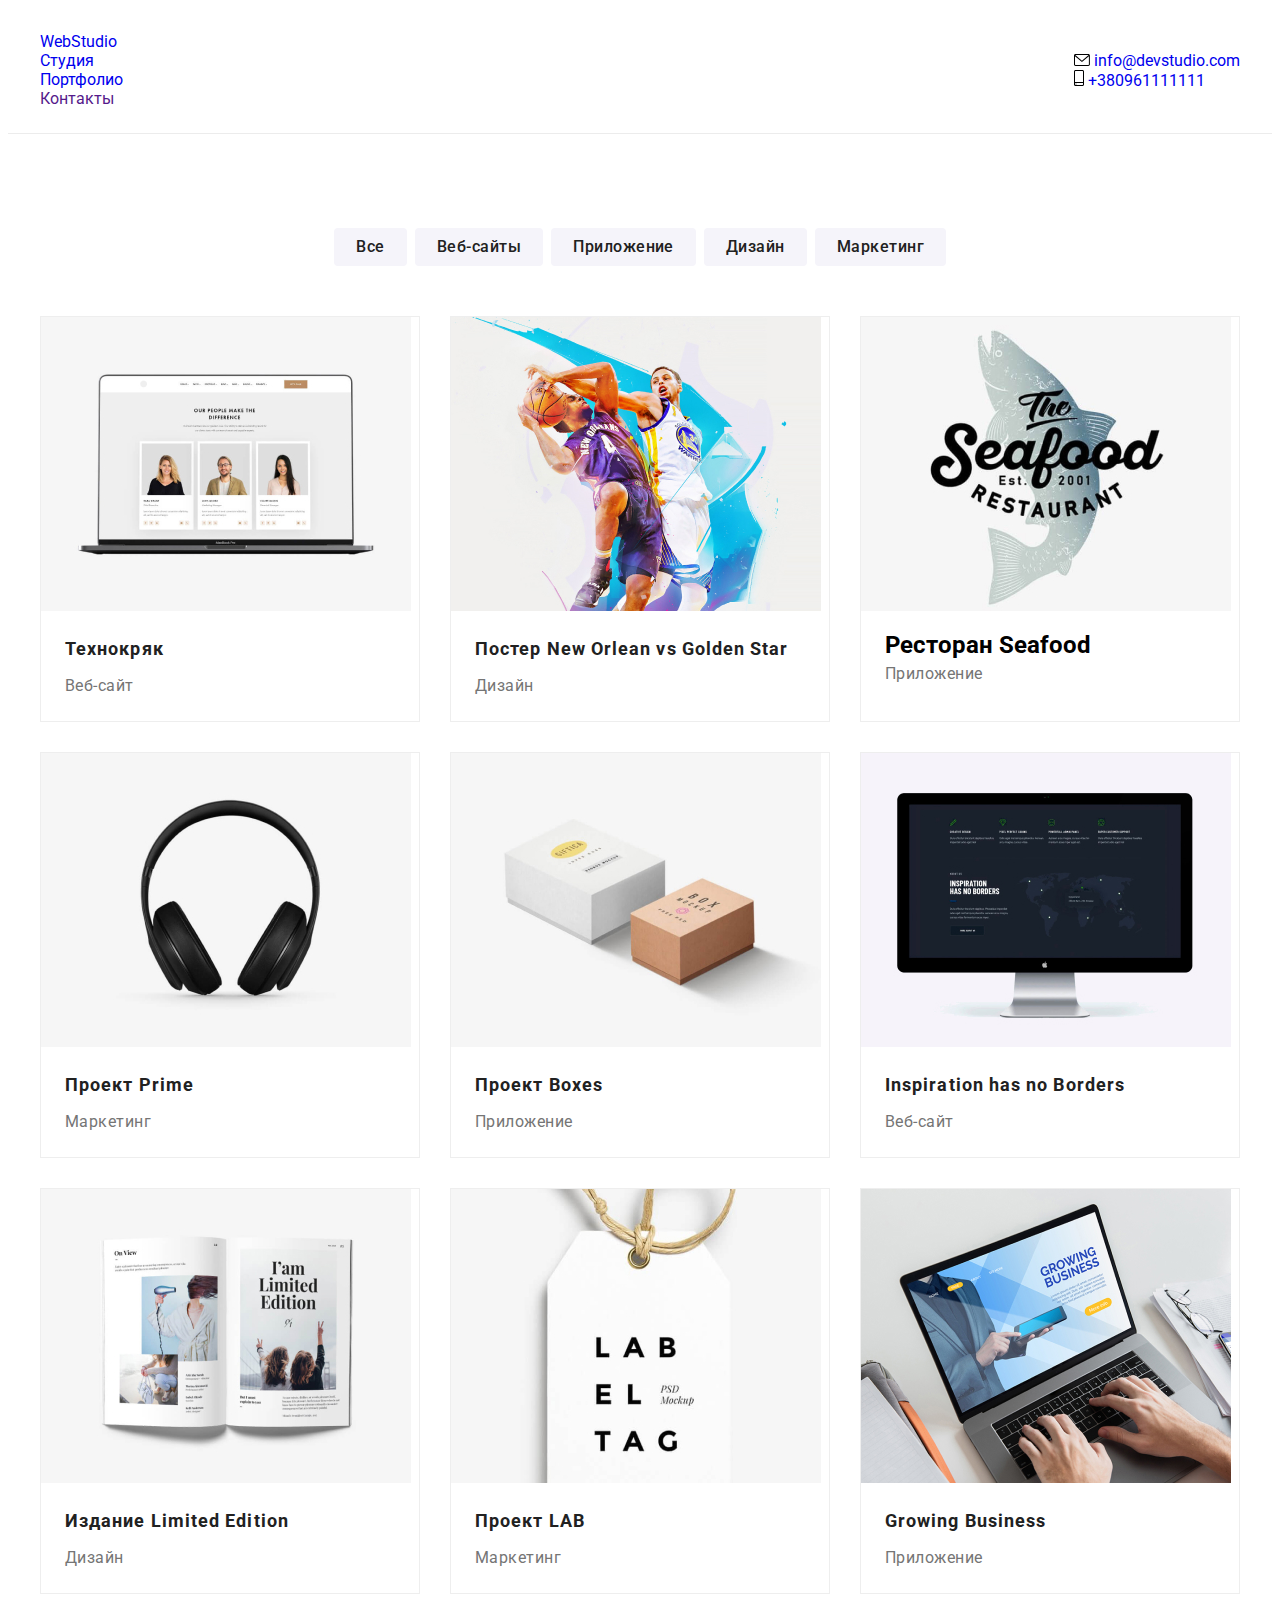
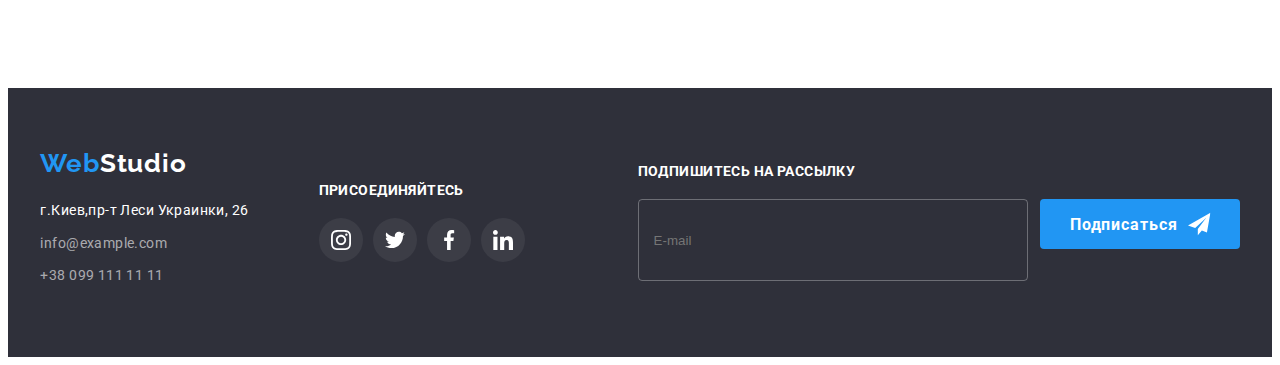
==== portfolio.html @ 4544066e "commit-1" ====
<!DOCTYPE html>
<html lang="en">
  <head>
    <meta charset="UTF-8" />
    <meta http-equiv="X-UA-Compatible" content="IE=edge" />
    <meta name="viewport" content="width=device-width, initial-scale=1.0" />
    <title>Portfolio</title>
    <link
      href="https://fonts.googleapis.com/css2?family=Raleway:wght@700&family=Roboto:wght@400;500;700;900&display=swap"
      rel="stylesheet"
    />
    <link
      rel="stylesheet"
      href="https://cdnjs.cloudflare.com/ajax/libs/modern-normalize/1.1.0/modern-normalize.min.css"
      integrity="sha512-wpPYUAdjBVSE4KJnH1VR1HeZfpl1ub8YT/NKx4PuQ5NmX2tKuGu6U/JRp5y+Y8XG2tV+wKQpNHVUX03MfMFn9Q=="
      crossorigin="anonymous"
      referrerpolicy="no-referrer"
    />
    <link rel="stylesheet" href="./css/main.min.css" />
  </head>
  <body>
    <!--Хедер-->
    <header class="header">
      <div class="container">
        <div class="header__container">
          <nav class="header__nav">
            <a href="./index.html" class="header__logo link">
              <span class="header__accent">Web</span>Studio
            </a>
            <ul class="header__list list">
              <li class="header__item">
                <a href="./index.html" class="header__link link">Студия</a>
              </li>
              <li class="header__item">
                <a href="./portfolio.html" class="header__link link current"
                  >Портфолио</a
                >
              </li>
              <li class="header__item">
                <a href="" class="header__link link">Контакты</a>
              </li>
            </ul>
          </nav>

          <ul class="header-adress__list list">
            <li class="header-adress__item">
              <a class="header__mail link" href="mailto:info@devstudio.com">
                <svg class="header__icon" width="16" height="12">
                  <use href="./images/symbol-defs.svg#envelope"></use>
                </svg>

                info@devstudio.com
              </a>
            </li>
            <li class="header-adress__item">
              <a class="header__tel link" href="tel:+380961111111">
                <svg class="header__icon" width="10" height="16">
                  <use href="./images/symbol-defs.svg#smartphone"></use>
                </svg>

                +380961111111
              </a>
            </li>
          </ul>
        </div>
      </div>
    </header>
    <main>
      <!--Навигация-->
      <section class="nav">
        <div class="container">
          <ul class="nav-list list">
            <li class="nav-item">
              <button type="button" class="btn nav-btn">Все</button>
            </li>
            <li class="nav-item">
              <button type="button" class="btn nav-btn">Веб-сайты</button>
            </li>
            <li class="nav-item">
              <button type="button" class="btn nav-btn">Приложение</button>
            </li>
            <li class="nav-item">
              <button type="button" class="btn nav-btn">Дизайн</button>
            </li>
            <li class="nav-item">
              <button type="button" class="btn nav-btn">Маркетинг</button>
            </li>
          </ul>
        </div>
        <!--Меню навигации-->
        <div class="container">
          <ul class="menu-nav__list list">
            <li class="menu-nav__item">
              <div class="menu-top__wrapper">
                <a class="menu-nav__link" href=""
                  ><img
                    src="./images/img.tehno.jpg"
                    width="370"
                    height="294"
                    alt="веб сайт"
                /></a>
                <p class="menu-top__text">
                  Технокряк это современная площадка распространения
                  коронавируса. Компании используют эту платформу для цифрового
                  шпионажа и атак на защищённые сервера конкурентов.
                </p>
              </div>

              <div class="menu-nav__work">
                <h2 class="menu-nav__title">Технокряк</h2>
                <p class="menu-nav__text">Веб-сайт</p>
              </div>
            </li>

            <li class="menu-nav__item">
              <div class="menu-top__wrapper">
                <a href="">
                  <img
                    src="./images/img.poster.jpg"
                    width="370"
                    height="294"
                    alt="два парня с мячем"
                /></a>
                <p class="menu-top__text">
                  Технокряк это современная площадка распространения
                  коронавируса. Компании используют эту платформу для цифрового
                  шпионажа и атак на защищённые сервера конкурентов.
                </p>
              </div>
              <div class="menu-nav__work">
                <h2 class="menu-nav__title">
                  Постер New Orlean vs Golden Star
                </h2>
                <p class="menu-nav__text">Дизайн</p>
              </div>
            </li>

            <li class="menu-nav__item">
              <div class="menu-top__wrapper">
                <a href=""
                  ><img
                    src="./images/img.seafood.jpg"
                    width="370"
                    height="294"
                    alt="два парня с мячем"
                /></a>
                <p class="menu-top__text">
                  Технокряк это современная площадка распространения
                  коронавируса. Компании используют эту платформу для цифрового
                  шпионажа и атак на защищённые сервера конкурентов.
                </p>
              </div>
              <div class="menu-nav__work">
                <h2 class="menu-nav__itle">Ресторан Seafood</h2>
                <p class="menu-nav__text">Приложение</p>
              </div>
            </li>

            <li class="menu-nav__item">
              <div class="menu-top__wrapper">
                <a href=""
                  ><img
                    src="./images/img.proect.jpg"
                    width="370"
                    height="294"
                    alt="два парня с мячем"
                /></a>
                <p class="menu-top__text">
                  Технокряк это современная площадка распространения
                  коронавируса. Компании используют эту платформу для цифрового
                  шпионажа и атак на защищённые сервера конкурентов.
                </p>
              </div>
              <div class="menu-nav__work">
                <h2 class="menu-nav__title">Проект Prime</h2>
                <p class="menu-nav__text">Маркетинг</p>
              </div>
            </li>

            <li class="menu-nav__item">
              <div class="menu-top__wrapper">
                <a href=""
                  ><img
                    src="./images/img.boxes.jpg"
                    width="370"
                    height="294"
                    alt="два парня с мячем"
                /></a>
                <p class="menu-top__text">
                  Технокряк это современная площадка распространения
                  коронавируса. Компании используют эту платформу для цифрового
                  шпионажа и атак на защищённые сервера конкурентов.
                </p>
              </div>
              <div class="menu-nav__work">
                <h2 class="menu-nav__title">Проект Boxes</h2>
                <p class="menu-nav__text">Приложение</p>
              </div>
            </li>

            <li class="menu-nav__item">
              <div class="menu-top__wrapper">
                <a href=""
                  ><img
                    src="./images/img.inspir.jpg"
                    width="370"
                    height="294"
                    alt="два парня с мячем"
                /></a>
                <p class="menu-top__text">
                  Технокряк это современная площадка распространения
                  коронавируса. Компании используют эту платформу для цифрового
                  шпионажа и атак на защищённые сервера конкурентов.
                </p>
              </div>
              <div class="menu-nav__work">
                <h2 class="menu-nav__title">Inspiration has no Borders</h2>
                <p class="menu-nav__text">Веб-сайт</p>
              </div>
            </li>

            <li class="menu-nav__item">
              <div class="menu-top__wrapper">
                <a href="">
                  <img
                    src="./images/img.li.jpg"
                    width="370"
                    height="294"
                    alt="два парня с мячем"
                /></a>
                <p class="menu-top__text">
                  Технокряк это современная площадка распространения
                  коронавируса. Компании используют эту платформу для цифрового
                  шпионажа и атак на защищённые сервера конкурентов.
                </p>
              </div>
              <div class="menu-nav__work">
                <h2 class="menu-nav__title">Издание Limited Edition</h2>
                <p class="menu-nav__text">Дизайн</p>
              </div>
            </li>

            <li class="menu-nav__item">
              <div class="menu-top__wrapper">
                <a href=""
                  ><img
                    src="./images/img.lab.jpg"
                    width="370"
                    height="294"
                    alt="два парня с мячем"
                /></a>
                <p class="menu-top__text">
                  Технокряк это современная площадка распространения
                  коронавируса. Компании используют эту платформу для цифрового
                  шпионажа и атак на защищённые сервера конкурентов.
                </p>
              </div>
              <div class="menu-nav__work">
                <h2 class="menu-nav__title">Проект LAB</h2>
                <p class="menu-nav__text">Маркетинг</p>
              </div>
            </li>

            <li class="menu-nav__item">
              <div class="menu-top__wrapper">
                <a href=""
                  ><img
                    src="./images/img.busines.jpg"
                    width="370"
                    height="294"
                    alt="два парня с мячем"
                /></a>
                <p class="menu-top__text">
                  Технокряк это современная площадка распространения
                  коронавируса. Компании используют эту платформу для цифрового
                  шпионажа и атак на защищённые сервера конкурентов.
                </p>
              </div>
              <div class="menu-nav__work">
                <h2 class="menu-nav__title">Growing Business</h2>
                <p class="menu-nav__text">Приложение</p>
              </div>
            </li>
          </ul>
        </div>
      </section>
    </main>

    <!-- Футер -->
    <footer class="footer">
      <div class="container footer-container">
        <div class="footer-left">
          <a href="./index.html" class="footer-logo link">
            <span class="footer-accent">Web</span>Studio
          </a>
          <address class="footer-adress link">
            г.Киев,пр-т Леси Украинки, 26
          </address>
          <address class="footer-link link">info@example.com</address>
          <address class="footer-link link">+38 099 111 11 11</address>
        </div>
        <!-- Футер "Присоединяйтесь" -->
        <div class="footer-right">
          <h3 class="footer-text">ПРИСОЕДИНЯЙТЕСЬ</h3>
          <ul class="footer-social-list social-list list">
            <li class="social-item">
              <a href="" class="social-link footer-social-link">
                <svg
                  class="social-icon footer-social-icon"
                  width="20"
                  height="20"
                >
                  <use href="./images/symbol-defs.svg#instagram"></use>
                </svg>
              </a>
            </li>
            <li class="social-item">
              <a href="" class="social-link footer-social-link">
                <svg
                  class="social-icon footer-social-icon"
                  width="20"
                  height="20"
                >
                  <use href="./images/symbol-defs.svg#twitter"></use>
                </svg>
              </a>
            </li>
            <li class="social-item">
              <a href="" class="social-link footer-social-link">
                <svg
                  class="social-icon footer-social-icon"
                  width="20"
                  height="20"
                >
                  <use href="./images/symbol-defs.svg#facebook"></use>
                </svg>
              </a>
            </li>
            <li class="social-item">
              <a href="" class="social-link footer-social-link">
                <svg
                  class="social-icon footer-social-icon"
                  width="20"
                  height="20"
                >
                  <use href="./images/symbol-defs.svg#linkedin"></use>
                </svg>
              </a>
            </li>
          </ul>
        </div>

        <!-- Футер "Подпишитесь" -->
        <div class="footer-form-box">
          <h3 class="footer-form-text">ПОДПИШИТЕСЬ НА РАССЫЛКУ</h3>
          <form class="footer-form" action="">
            <input
              class="footer-form-input"
              type="email"
              name="mail"
              placeholder="E-mail"
            />
            <button class="footer-form-btn hero-btn" type="submit">
              Подписаться
              <svg class="footer-form-icon" width="24" height="24">
                <use href="./images/symbol-defs.svg#icon-send-letter"></use>
              </svg>
            </button>
          </form>
        </div>
      </div>
    </footer>
  </body>
</html>
---- css/main.min.css ----
p,h1,h2,h3,h4,h5,h6{margin:0}ul{margin:0;padding:0}button{cursor:pointer}img{display:block;max-width:100%}body{font-family:Roboto, sans-serif}.list{list-style:none}.link{text-decoration:none}.container{padding-left:15px;padding-right:15px;margin-left:auto;margin-right:auto}@media screen and (min-width: 480px){.container{width:480px}}@media screen and (min-width: 768px){.container{width:768px}}@media screen and (min-width: 1200px){.container{width:1200px}}.btn{min-width:73px;padding:6px 22px;font-family:Roboto;font-size:16px;line-height:1.62;font-weight:500;letter-spacing:.03em;text-align:center;background-color:var(--primary-fon-color);color:var(--title-text-color);border-radius:4px;border:transparent;transition:color 250ms cubic-bezier(0.4, 0, 0.2, 1)}.btn:hover,.btn:focus{color:var(--white);background-color:var(--accent-color);box-shadow:0px 3px 1px rgba(0,0,0,0.1),0px 1px 2px rgba(0,0,0,0.08),0px 2px 2px rgba(0,0,0,0.12)}.pre-title{font-size:36px;line-height:1.17;font-weight:700;letter-spacing:.03em;text-align:center}.after-title{font-family:Roboto;font-style:normal;font-size:14px;line-height:1.71;font-weight:400;letter-spacing:.03em}.after-title-dark{color:var(--primary-text-color)}.after-title-light{color:var(--primary-text-color)}.social-link{width:100%;height:100%;border-radius:50%;transition:background-color 250ms cubic-bezier(0.4, 0, 0.2, 1)}.social-link:hover,.social-link:focus{background-color:var(--accent-color)}.header{padding-top:16px;padding-bottom:16px;border-bottom:1px solid #ececec}@media screen and (min-width: 768px){.header{padding-top:26px;padding-bottom:26px}}@media screen and (min-width: 1200px){.header{padding-top:24px;padding-bottom:25px}}.header__container{display:flex;align-items:center;justify-content:space-between}.burger-btn{background-color:transparent;cursor:pointer;padding:0;line-height:0;border:none}@media screen and (min-width: 767px){.burger-btn{display:none}}.burger-icon-icon{width:40px;height:40px}.mobile-menu{position:fixed;z-index:100;top:0;left:0;width:100vw;height:100vh;padding:48px 40px;background-color:#ffffff;opacity:0;visibility:hidden;pointer-events:none;transition:opasicity 250ms linear, visibility 250ms linear}.mobile-menu.is-hidden{opacity:1;visibility:visible;pointer-events:all}.close-btn{position:absolute;top:10px;right:15px;width:40px;height:40px;background-color:transparent;cursor:pointer;padding:0;line-height:0;border:none}.close-btn-icon{width:40px;height:40px}@media screen and (max-width: 767px){.header__list{display:none}}@media screen and (max-width: 767px){.header-adress__list{display:none}}.hero{background-color:var(--primary-fon-footer-color);text-align:center;padding:200px 0;background:rgba(47,48,58,0.4);background-image:linear-gradient(rgba(47,48,58,0.4), rgba(47,48,58,0.4)),url(../images/comand.opt.jpg)}.hero-title{margin-top:0;margin-bottom:30px;margin-left:auto;margin-right:auto;max-width:696px;font-size:44px;line-height:1.36;font-weight:900;letter-spacing:.06em;text-align:center;text-transform:uppercase;color:var(--white);transition:color 250ms cubic-bezier(0.4, 0, 0.2, 1)}.hero-btn{padding:10px 32px;font-family:inherit;font-size:16px;line-height:1.87;font-weight:700;letter-spacing:.06em;text-align:center;border-radius:4px;border:1px solid transparent;background-color:var(--accent-color);color:var(--white);transition:background-color 250ms cubic-bezier(0.4, 0, 0.2, 1)}.hero-btn:hover,.hero-btn:focus{background-color:var(--white);color:var(--accent-color)}.about{padding-top:94px;padding-bottom:94px}.about-list{display:flex}.about-item{flex-basis:calc(100% / 4 - 30px)}.about-item:not(:last-child){margin-right:30px}.about-title{margin-top:0;margin-bottom:10px;font-size:14px;line-height:1.14;font-weight:700;letter-spacing:.03em;text-transform:uppercase;color:var(--title-text-color)}.about-icon-box{background:#f5f4fa;width:270px;height:120px;margin-bottom:30px}.about-icon{width:70px;height:70px}.work{padding-bottom:94px}.pre-title{margin-top:0;margin-bottom:50px}.work-list{display:flex}.work-item{position:relative}.work-item:not(:last-child){margin-right:30px}.work-text{position:absolute;width:100%;bottom:0;left:0;padding:27px 0px;font-size:14px;line-height:1.14;font-weight:700;letter-spacing:.03em;text-align:center;text-transform:uppercase;color:var(--white);background:rgba(47,48,58,0.8)}.team{background-color:var(--primary-fon-color);padding-top:94px;padding-bottom:94px}.team-list{display:flex;margin-left:-30px}.team-item{flex-basis:calc(100% / 3 - 30px);margin-left:30px;box-shadow:0px 1px 3px rgba(0,0,0,0.12),0px 1px 1px rgba(0,0,0,0.14),0px 2px 1px rgba(0,0,0,0.2);border-radius:0px 0px 4px 4px}.team-leaders{background-color:var(--white);padding:30px 0px}.team-item-title{margin-bottom:10px;font-size:16px;line-height:1.19;font-weight:500;letter-spacing:.03em;text-align:center;color:var(--title-text-color)}.team-item-text{font-size:16px;line-height:1.19;font-weight:400;letter-spacing:.03em;text-align:center;margin-bottom:16px;color:var(--primary-text-color)}.social-link:hover .social-icon,.social-link:focus .social-icon{fill:var(--white)}.social-item{width:44px;height:44px;margin-right:10px}.social-item:not(:last-child){margin-right:10}.social-icon{fill:#afb1b8;transition:fill 250ms cubic-bezier(0.4, 0, 0.2, 1)}.clients{padding-top:94px;padding-bottom:94px}.clients-item{border-radius:4px}.clients-item:not(:last-child){margin-right:30px}.clients-link{width:170px;height:92px;border-radius:4px;border:1px solid #afb1b8;transition:border 250ms cubic-bezier(0.4, 0, 0.2, 1)}.clients-link:hover,.clients-link:focus{border-color:var(--accent-color)}.clients-icon{fill:#afb1b8;transition:fill 250ms cubic-bezier(0.4, 0, 0.2, 1)}.clients-link:hover .clients-icon,.clients-link:focus .clients-icon{fill:var(--accent-color)}.footer{padding-top:60px;padding-bottom:60px;background-color:var(--primary-fon-footer-color)}.footer-left{display:flex;flex-direction:column}.footer-right{display:block;flex-direction:column;margin-left:70px}.footer-social-list{margin-right:10px}.footer-social-link{background-color:#ffffff10}.footer-social-icon{fill:var(--white)}.footer-text{margin-bottom:20px;font-size:14px;line-height:1.14;font-weight:700;letter-spacing:.03em;text-transform:uppercase;color:#ffffff}.footer-logo{margin-bottom:20px;font-family:Raleway;font-style:normal;font-size:26px;line-height:1.19;font-weight:700;letter-spacing:.03em;color:var(--white)}.footer-accent{color:var(--accent-color)}.footer-adress{margin-bottom:9px;font-style:normal;font-size:14px;line-height:1.71;font-weight:400;letter-spacing:.03em;color:var(--white)}.footer-link{margin-bottom:9px;font-family:Roboto;font-style:normal;font-size:14px;line-height:1.71;font-weight:400;letter-spacing:.03em;color:var(--primary-footer-two-color)}.after-title{margin-bottom:9px}.footer-form-box{display:block;margin-left:93px}.footer-form-text{margin-bottom:20px;font-size:14px;line-height:1.14;font-weight:700;letter-spacing:.03em;text-transform:uppercase;color:var(--white)}.footer-form{display:flex}.footer-form-input{width:358px;height:50px;padding:15px;background-color:inherit;color:var(--white);border:1px solid rgba(255,255,255,0.3);border-radius:4px;outline:none}.footer-form-input:focus{border-color:var(--accent-color);outline-color:var(--accent-color)}.footer-form-input:placeholder{font-size:16px;line-height:1.25;font-weight:400;letter-spacing:.03em;align-items:center;color:rgba(255,255,255,0.6)}.footer-form-btn{width:200px;height:50px;margin-left:12px;padding-top:10px;padding-bottom:10px;padding-right:28px;padding-left:29px;transition:color 250ms cubic-bezier(0.4, 0, 0.2, 1)}.footer-form-btn:hover .footer-form-icon,.footer-form-btn:focus .footer-form-icon{fill:var(--accent-color)}.footer-form-icon{margin-left:10px;fill:var(--white);transition:fill 250ms cubic-bezier(0.4, 0, 0.2, 1)}.backdrop{position:fixed;width:100vw;height:100vh;background:rgba(0,0,0,0.2);top:0;transition:opacity 250ms cubic-bezier(0.4, 0, 0.2, 1),visibility 250ms cubic-bezier(0.4, 0, 0.2, 1)}.backdrop.is-hidden{opacity:0;visibility:hidden;pointer-events:0}.backdrop.is-hidden .modal{transform:scale(2)}.backdrop-icon:hover,.backdrop-icon:focus{fill:var(--accent-color)}.modal{position:relative;width:528px;height:581px;padding:40px;background-color:var(--white);border-radius:4px;box-shadow:0px 1px 3px rgba(0,0,0,0.12),0px 1px 1px rgba(0,0,0,0.14),0px 2px 1px rgba(0,0,0,0.2);transform:scale(1);transition:transform 300ms ease}.modal-title{margin-bottom:12px;font-size:20px;line-height:1.15;font-weight:700;letter-spacing:.03em;text-align:center;color:var(--title-text-color)}.modal-field{margin-bottom:10px}.modal-label{display:block;margin-bottom:4px;font-size:12px;line-height:1.17;font-weight:400;letter-spacing:.01em;color:var(--primary-text-color)}.modal-wrapper{display:block;position:relative}.modal-input{width:100%;height:40px;border-radius:4px;border:1px solid rgba(33,33,33,0.2);background:transparent;padding-left:42px;padding-right:20px;outline:none}.modal-input:focus{border-color:var(--accent-color)}.modal-input:focus+.modal-icon{fill:var(--accent-color)}.modal-icon{position:absolute;left:10px;top:50%;transform:translateY(-50%)}.modal-text-input{padding:12px 16px;resize:none;width:100%;height:120px;border-radius:4px;border:1px solid rgba(33,33,33,0.2);background:transparent}.modal-text-input:focus{border-color:var(--accent-color)}.modal-text-input::placeholder{font-size:12px;line-height:.86;font-weight:400;letter-spacing:.01em;color:rgba(117,117,117,0.5)}.modal-text-input:focus{outline-color:var(--accent-color)}.check-text{margin-bottom:30px;font-size:14px;line-height:1.71;font-weight:400;letter-spacing:.03em;color:var(--primary-text-color)}.check-text span{width:16px;height:15px;border:2px solid #212121;border-radius:4px;margin-right:8px}.modal-checkbox:checked+.check-text span{background-color:var(--accent-color);border:none}.check-icon{fill:var(--white)}.check-licens{color:var(--accent-color);margin-left:4px}.form-btn{width:200px;display:block;margin:0 auto;letter-spacing:0.06em}.form-btn:hover,.form-btn:focus{color:var(--white);background:#188ce8}.close-btn{position:absolute;right:8px;top:8px;width:30px;height:30px;border-radius:50%;border:1px solid rgba(0,0,0,0.1);background:var(--white)}.nav{padding-top:94px;padding-bottom:94px}.nav-list{display:flex;margin-bottom:50px;justify-content:center}.nav-item:not(:last-child){margin-right:8px}.nav-btn{transition:background-color 250ms cubic-bezier(0.4, 0, 0.2, 1)}.menu-nav__list{display:flex;flex-wrap:wrap;margin-left:-30px;margin-top:-30px}.menu-nav__item{cursor:pointer;flex-basis:calc(100% / 3 - 30px);margin-left:30px;margin-top:30px;border:1px solid #eeeeee;box-sizing:border-box}.menu-nav__item:hover,.menu-nav__item:focus{box-shadow:0px 1px 1px rgba(0,0,0,0.12),0px 4px 4px rgba(0,0,0,0.06),1px 4px 6px rgba(0,0,0,0.16)}.menu-nav__item:hover .menu-top__text{transform:translateY(0)}.menu-top__wrapper{position:relative;overflow:hidden}.menu-top__text{position:absolute;top:0;left:0;width:370px;height:294px;transform:translateY(100%);transition:transform 250ms linear;padding-top:42px;padding-bottom:56px;padding-right:67px;padding-left:50px;font-size:18px;line-height:1.56;font-weight:400;letter-spacing:.03em;color:var(--white);background:rgba(33,150,243,0.9)}.menu-nav__work{padding:20px 24px}.menu-nav__title{font-size:18px;line-height:2;font-weight:700;letter-spacing:.06em;margin-bottom:4px;color:var(--title-text-color)}.menu-nav__text{font-size:16px;line-height:1.87;font-weight:400;letter-spacing:.03em;color:var(--primary-text-color)}:root{--primary-text-color: #757575;--title-text-color: #212121;--accent-color: #2196f3;--white: #ffffff;--primary-fon-color: #f5f4fa;--primary-fon-footer-color: #2f303a;--primary-footer-two-color: rgba(255, 255, 255, 0.6)}.visually-hidden{position:absolute;white-space:nowrap;width:1px;height:1px;overflow:hidden;border:0;padding:0;clip:rect(0 0 0 0);clip-path:inset(50%);margin:-1px}.social-link,.about-icon-box,.social-list,.clients-list,.clients-link,.footer-container,.footer-form-btn,.backdrop,.check-text,.check-text span,.close-btn{display:flex;align-items:center;justify-content:center}
/*# sourceMappingURL=main.min.css.map */
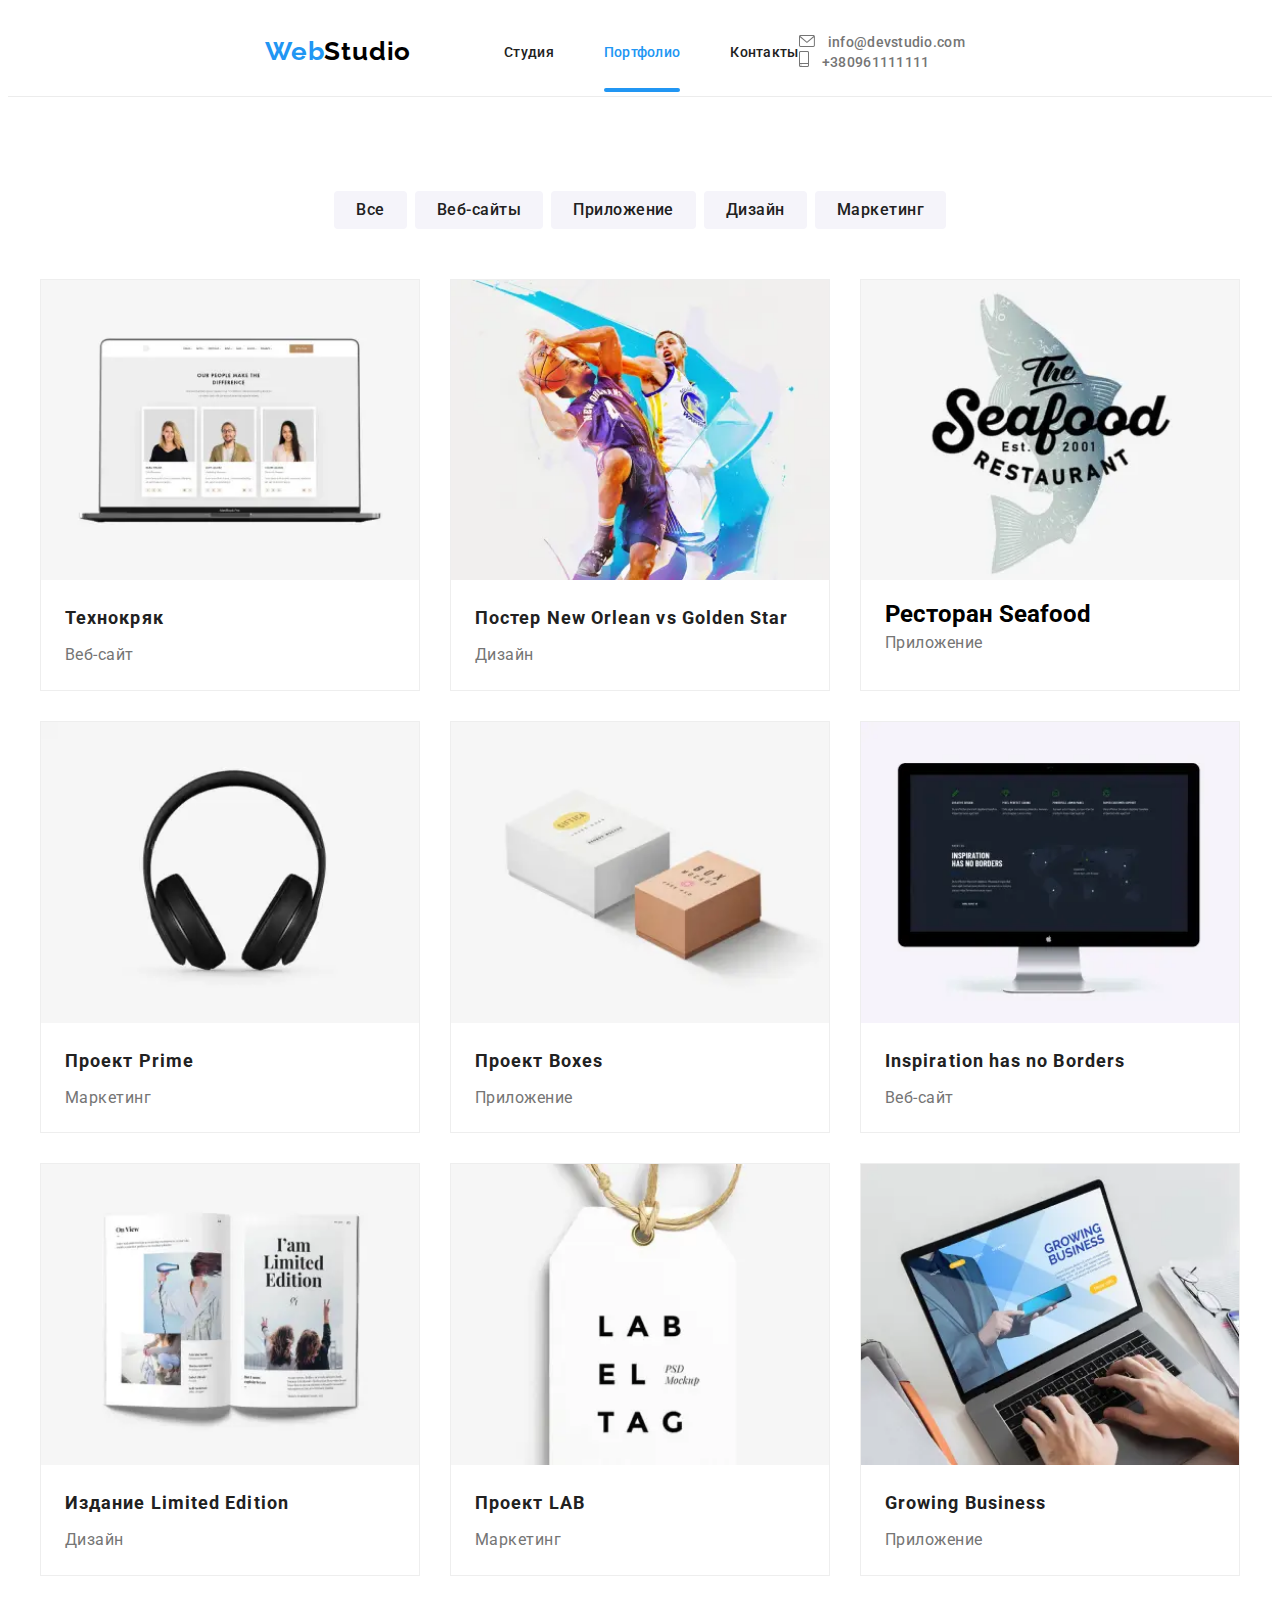
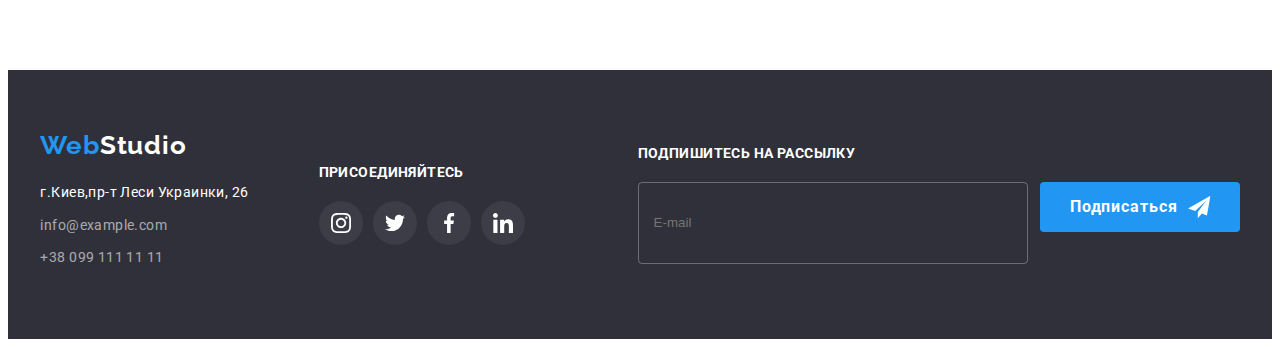
==== commit c6888a1e: "commit-5" ====
--- a/portfolio.html
+++ b/portfolio.html
@@ -92,13 +92,36 @@
           <ul class="menu-nav__list list">
             <li class="menu-nav__item">
               <div class="menu-top__wrapper">
-                <a class="menu-nav__link" href=""
-                  ><img
-                    src="./images/img.tehno.jpg"
-                    width="370"
-                    height="294"
+                <a class="menu-nav__link" href=""></a>
+                <picture>
+                  <source
+                    media="(min-width: 1200px)"
+                    srcset="
+                      ./images/portfolio/works-1-desktop.webp    1x,
+                      ./images/portfolio/works-1-desktop@2x.webp 2x
+                    "
+                  />
+                  <source
+                    media="(min-width: 768px)"
+                    srcset="
+                      ./images/portfolio/works-1-tablet.webp    1x,
+                      ./images/portfolio/works-1-tablet@2x.webp 2x
+                    "
+                  />
+                  <source
+                    media="(min-width: 480px)"
+                    srcset="
+                      ./images/portfolio/works-1.webp    1x,
+                      ./images/portfolio/works-1@2x.webp 2x
+                    "
+                  />
+                  <img
+                    src="./images/portfolio/img.tehno1.jpg"
+                    width="370"
                     alt="веб сайт"
-                /></a>
+                  />
+                </picture>
+
                 <p class="menu-top__text">
                   Технокряк это современная площадка распространения
                   коронавируса. Компании используют эту платформу для цифрового
@@ -114,13 +137,35 @@
 
             <li class="menu-nav__item">
               <div class="menu-top__wrapper">
-                <a href="">
-                  <img
-                    src="./images/img.poster.jpg"
-                    width="370"
-                    height="294"
-                    alt="два парня с мячем"
-                /></a>
+                <a href=""> </a>
+                <picture>
+                  <source
+                    media="(min-width: 1200px)"
+                    srcset="
+                      ./images/portfolio/works-2-desktop.webp    1x,
+                      ./images/portfolio/works-2-desktop@2x.webp 2x
+                    "
+                  />
+                  <source
+                    media="(min-width: 768px)"
+                    srcset="
+                      ./images/portfolio/works-2-tablet.webp    1x,
+                      ./images/portfolio/works-2-tablet@2x.webp 2x
+                    "
+                  />
+                  <source
+                    media="(min-width: 480px)"
+                    srcset="
+                      ./images/portfolio/works-2.webp    1x,
+                      ./images/portfolio/works-2@2x.webp 2x
+                    "
+                  />
+                  <img
+                    src="./images/portfolio/img.poster2.jpg"
+                    width="370"
+                    alt="два парня с мячем"
+                  />
+                </picture>
                 <p class="menu-top__text">
                   Технокряк это современная площадка распространения
                   коронавируса. Компании используют эту платформу для цифрового
@@ -137,13 +182,35 @@
 
             <li class="menu-nav__item">
               <div class="menu-top__wrapper">
-                <a href=""
-                  ><img
-                    src="./images/img.seafood.jpg"
-                    width="370"
-                    height="294"
-                    alt="два парня с мячем"
-                /></a>
+                <a href=""></a>
+                <picture>
+                  <source
+                    media="(min-width: 1200px)"
+                    srcset="
+                      ./images/portfolio/works-3-desktop.webp    1x,
+                      ./images/portfolio/works-3-desktop@2x.webp 2x
+                    "
+                  />
+                  <source
+                    media="(min-width: 768px)"
+                    srcset="
+                      ./images/portfolio/works-3-tablet.webp    1x,
+                      ./images/portfolio/works-3-tablet@2x.webp 2x
+                    "
+                  />
+                  <source
+                    media="(min-width: 480px)"
+                    srcset="
+                      ./images/portfolio/works-3.webp    1x,
+                      ./images/portfolio/works-3@2x.webp 2x
+                    "
+                  />
+                  <img
+                    src="./images/portfolio/img.seafood3.jpg"
+                    width="370"
+                    alt="два парня с мячем"
+                  />
+                </picture>
                 <p class="menu-top__text">
                   Технокряк это современная площадка распространения
                   коронавируса. Компании используют эту платформу для цифрового
@@ -158,13 +225,36 @@
 
             <li class="menu-nav__item">
               <div class="menu-top__wrapper">
-                <a href=""
-                  ><img
-                    src="./images/img.proect.jpg"
+                <a href=""></a>
+                <picture>
+                  <source
+                    media="(min-width: 1200px)"
+                    srcset="
+                      ./images/portfolio/works-4-desktop.webp    1x,
+                      ./images/portfolio/works-4-desktop@2x.webp 2x
+                    "
+                  />
+                  <source
+                    media="(min-width: 768px)"
+                    srcset="
+                      ./images/portfolio/works-4-tablet.webp    1x,
+                      ./images/portfolio/works-4-tablet@2x.webp 2x
+                    "
+                  />
+                  <source
+                    media="(min-width: 480px)"
+                    srcset="
+                      ./images/portfolio/works-4.webp    1x,
+                      ./images/portfolio/works-4@2x.webp 2x
+                    "
+                  />
+                  <img
+                    src="./images/portfolio/img.proect4.jpg"
                     width="370"
                     height="294"
                     alt="два парня с мячем"
-                /></a>
+                  />
+                </picture>
                 <p class="menu-top__text">
                   Технокряк это современная площадка распространения
                   коронавируса. Компании используют эту платформу для цифрового
@@ -179,13 +269,35 @@
 
             <li class="menu-nav__item">
               <div class="menu-top__wrapper">
-                <a href=""
-                  ><img
-                    src="./images/img.boxes.jpg"
-                    width="370"
-                    height="294"
-                    alt="два парня с мячем"
-                /></a>
+                <a href=""></a>
+                <picture>
+                  <source
+                    media="(min-width: 1200px)"
+                    srcset="
+                      ./images/portfolio/works-5-desktop.webp    1x,
+                      ./images/portfolio/works-5-desktop@2x.webp 2x
+                    "
+                  />
+                  <source
+                    media="(min-width: 768px)"
+                    srcset="
+                      ./images/portfolio/works-5-tablet.webp    1x,
+                      ./images/portfolio/works-5-tablet@2x.webp 2x
+                    "
+                  />
+                  <source
+                    media="(min-width: 480px)"
+                    srcset="
+                      ./images/portfolio/works-5.webp    1x,
+                      ./images/portfolio/works-5@2x.webp 2x
+                    "
+                  />
+                  <img
+                    src="./images/portfolio/img.boxes5.jpg"
+                    width="370"
+                    alt="два парня с мячем"
+                  />
+                </picture>
                 <p class="menu-top__text">
                   Технокряк это современная площадка распространения
                   коронавируса. Компании используют эту платформу для цифрового
@@ -200,13 +312,35 @@
 
             <li class="menu-nav__item">
               <div class="menu-top__wrapper">
-                <a href=""
-                  ><img
-                    src="./images/img.inspir.jpg"
-                    width="370"
-                    height="294"
-                    alt="два парня с мячем"
-                /></a>
+                <a href=""></a>
+                <picture>
+                  <source
+                    media="(min-width: 1200px)"
+                    srcset="
+                      ./images/portfolio/works-6-desktop.webp    1x,
+                      ./images/portfolio/works-6-desktop@2x.webp 2x
+                    "
+                  />
+                  <source
+                    media="(min-width: 768px)"
+                    srcset="
+                      ./images/portfolio/works-6-tablet.webp    1x,
+                      ./images/portfolio/works-6-tablet@2x.webp 2x
+                    "
+                  />
+                  <source
+                    media="(min-width: 480px)"
+                    srcset="
+                      ./images/portfolio/works-6.webp    1x,
+                      ./images/portfolio/works-6@2x.webp 2x
+                    "
+                  />
+                  <img
+                    src="./images/portfolio/img.inspir6.jpg"
+                    width="370"
+                    alt="два парня с мячем"
+                  />
+                </picture>
                 <p class="menu-top__text">
                   Технокряк это современная площадка распространения
                   коронавируса. Компании используют эту платформу для цифрового
@@ -221,13 +355,35 @@
 
             <li class="menu-nav__item">
               <div class="menu-top__wrapper">
-                <a href="">
-                  <img
-                    src="./images/img.li.jpg"
-                    width="370"
-                    height="294"
-                    alt="два парня с мячем"
-                /></a>
+                <a href=""> </a>
+                <picture>
+                  <source
+                    media="(min-width: 1200px)"
+                    srcset="
+                      ./images/portfolio/works-7-desktop.webp    1x,
+                      ./images/portfolio/works-7-desktop@2x.webp 2x
+                    "
+                  />
+                  <source
+                    media="(min-width: 768px)"
+                    srcset="
+                      ./images/portfolio/works-7-tablet.webp    1x,
+                      ./images/portfolio/works-7-tablet@2x.webp 2x
+                    "
+                  />
+                  <source
+                    media="(min-width: 480px)"
+                    srcset="
+                      ./images/portfolio/works-7.webp    1x,
+                      ./images/portfolio/works-7@2x.webp 2x
+                    "
+                  />
+                  <img
+                    src="./images/portfolio/img.li7.jpg"
+                    width="370"
+                    alt="два парня с мячем"
+                  />
+                </picture>
                 <p class="menu-top__text">
                   Технокряк это современная площадка распространения
                   коронавируса. Компании используют эту платформу для цифрового
@@ -242,13 +398,35 @@
 
             <li class="menu-nav__item">
               <div class="menu-top__wrapper">
-                <a href=""
-                  ><img
-                    src="./images/img.lab.jpg"
-                    width="370"
-                    height="294"
-                    alt="два парня с мячем"
-                /></a>
+                <a href=""></a>
+                <picture>
+                  <source
+                    media="(min-width: 1200px)"
+                    srcset="
+                      ./images/portfolio/works-8-desktop.webp    1x,
+                      ./images/portfolio/works-8-desktop@2x.webp 2x
+                    "
+                  />
+                  <source
+                    media="(min-width: 768px)"
+                    srcset="
+                      ./images/portfolio/works-8-tablet.webp    1x,
+                      ./images/portfolio/works-8-tablet@2x.webp 2x
+                    "
+                  />
+                  <source
+                    media="(min-width: 480px)"
+                    srcset="
+                      ./images/portfolio/works-8.webp    1x,
+                      ./images/portfolio/works-8@2x.webp 2x
+                    "
+                  />
+                  <img
+                    src="./images/portfolio/img.lab8.jpg"
+                    width="370"
+                    alt="два парня с мячем"
+                  />
+                </picture>
                 <p class="menu-top__text">
                   Технокряк это современная площадка распространения
                   коронавируса. Компании используют эту платформу для цифрового
@@ -263,13 +441,35 @@
 
             <li class="menu-nav__item">
               <div class="menu-top__wrapper">
-                <a href=""
-                  ><img
-                    src="./images/img.busines.jpg"
-                    width="370"
-                    height="294"
-                    alt="два парня с мячем"
-                /></a>
+                <a href=""></a>
+                <picture>
+                  <source
+                    media="(min-width: 1200px)"
+                    srcset="
+                      ./images/portfolio/works-9-desktop.webp    1x,
+                      ./images/portfolio/works-9-desktop@2x.webp 2x
+                    "
+                  />
+                  <source
+                    media="(min-width: 768px)"
+                    srcset="
+                      ./images/portfolio/works-9-tablet.webp    1x,
+                      ./images/portfolio/works-9-tablet@2x.webp 2x
+                    "
+                  />
+                  <source
+                    media="(min-width: 480px)"
+                    srcset="
+                      ./images/portfolio/works-9.webp    1x,
+                      ./images/portfolio/works-9@2x.webp 2x
+                    "
+                  />
+                  <img
+                    src="./images/portfolio/img.busines9.jpg"
+                    width="370"
+                    alt="два парня с мячем"
+                  />
+                </picture>
                 <p class="menu-top__text">
                   Технокряк это современная площадка распространения
                   коронавируса. Компании используют эту платформу для цифрового
--- a/css/main.min.css
+++ b/css/main.min.css
@@ -1,2 +1,2 @@
-p,h1,h2,h3,h4,h5,h6{margin:0}ul{margin:0;padding:0}button{cursor:pointer}img{display:block;max-width:100%}body{font-family:Roboto, sans-serif}.list{list-style:none}.link{text-decoration:none}.container{padding-left:15px;padding-right:15px;margin-left:auto;margin-right:auto}@media screen and (min-width: 480px){.container{width:480px}}@media screen and (min-width: 768px){.container{width:768px}}@media screen and (min-width: 1200px){.container{width:1200px}}.btn{min-width:73px;padding:6px 22px;font-family:Roboto;font-size:16px;line-height:1.62;font-weight:500;letter-spacing:.03em;text-align:center;background-color:var(--primary-fon-color);color:var(--title-text-color);border-radius:4px;border:transparent;transition:color 250ms cubic-bezier(0.4, 0, 0.2, 1)}.btn:hover,.btn:focus{color:var(--white);background-color:var(--accent-color);box-shadow:0px 3px 1px rgba(0,0,0,0.1),0px 1px 2px rgba(0,0,0,0.08),0px 2px 2px rgba(0,0,0,0.12)}.pre-title{font-size:36px;line-height:1.17;font-weight:700;letter-spacing:.03em;text-align:center}.after-title{font-family:Roboto;font-style:normal;font-size:14px;line-height:1.71;font-weight:400;letter-spacing:.03em}.after-title-dark{color:var(--primary-text-color)}.after-title-light{color:var(--primary-text-color)}.social-link{width:100%;height:100%;border-radius:50%;transition:background-color 250ms cubic-bezier(0.4, 0, 0.2, 1)}.social-link:hover,.social-link:focus{background-color:var(--accent-color)}.header{padding-top:16px;padding-bottom:16px;border-bottom:1px solid #ececec}@media screen and (min-width: 768px){.header{padding-top:26px;padding-bottom:26px}}@media screen and (min-width: 1200px){.header{padding-top:24px;padding-bottom:25px}}.header__container{display:flex;align-items:center;justify-content:space-between}.burger-btn{background-color:transparent;cursor:pointer;padding:0;line-height:0;border:none}@media screen and (min-width: 767px){.burger-btn{display:none}}.burger-icon-icon{width:40px;height:40px}.mobile-menu{position:fixed;z-index:100;top:0;left:0;width:100vw;height:100vh;padding:48px 40px;background-color:#ffffff;opacity:0;visibility:hidden;pointer-events:none;transition:opasicity 250ms linear, visibility 250ms linear}.mobile-menu.is-hidden{opacity:1;visibility:visible;pointer-events:all}.close-btn{position:absolute;top:10px;right:15px;width:40px;height:40px;background-color:transparent;cursor:pointer;padding:0;line-height:0;border:none}.close-btn-icon{width:40px;height:40px}@media screen and (max-width: 767px){.header__list{display:none}}@media screen and (max-width: 767px){.header-adress__list{display:none}}.hero{background-color:var(--primary-fon-footer-color);text-align:center;padding:200px 0;background:rgba(47,48,58,0.4);background-image:linear-gradient(rgba(47,48,58,0.4), rgba(47,48,58,0.4)),url(../images/comand.opt.jpg)}.hero-title{margin-top:0;margin-bottom:30px;margin-left:auto;margin-right:auto;max-width:696px;font-size:44px;line-height:1.36;font-weight:900;letter-spacing:.06em;text-align:center;text-transform:uppercase;color:var(--white);transition:color 250ms cubic-bezier(0.4, 0, 0.2, 1)}.hero-btn{padding:10px 32px;font-family:inherit;font-size:16px;line-height:1.87;font-weight:700;letter-spacing:.06em;text-align:center;border-radius:4px;border:1px solid transparent;background-color:var(--accent-color);color:var(--white);transition:background-color 250ms cubic-bezier(0.4, 0, 0.2, 1)}.hero-btn:hover,.hero-btn:focus{background-color:var(--white);color:var(--accent-color)}.about{padding-top:94px;padding-bottom:94px}.about-list{display:flex}.about-item{flex-basis:calc(100% / 4 - 30px)}.about-item:not(:last-child){margin-right:30px}.about-title{margin-top:0;margin-bottom:10px;font-size:14px;line-height:1.14;font-weight:700;letter-spacing:.03em;text-transform:uppercase;color:var(--title-text-color)}.about-icon-box{background:#f5f4fa;width:270px;height:120px;margin-bottom:30px}.about-icon{width:70px;height:70px}.work{padding-bottom:94px}.pre-title{margin-top:0;margin-bottom:50px}.work-list{display:flex}.work-item{position:relative}.work-item:not(:last-child){margin-right:30px}.work-text{position:absolute;width:100%;bottom:0;left:0;padding:27px 0px;font-size:14px;line-height:1.14;font-weight:700;letter-spacing:.03em;text-align:center;text-transform:uppercase;color:var(--white);background:rgba(47,48,58,0.8)}.team{background-color:var(--primary-fon-color);padding-top:94px;padding-bottom:94px}.team-list{display:flex;margin-left:-30px}.team-item{flex-basis:calc(100% / 3 - 30px);margin-left:30px;box-shadow:0px 1px 3px rgba(0,0,0,0.12),0px 1px 1px rgba(0,0,0,0.14),0px 2px 1px rgba(0,0,0,0.2);border-radius:0px 0px 4px 4px}.team-leaders{background-color:var(--white);padding:30px 0px}.team-item-title{margin-bottom:10px;font-size:16px;line-height:1.19;font-weight:500;letter-spacing:.03em;text-align:center;color:var(--title-text-color)}.team-item-text{font-size:16px;line-height:1.19;font-weight:400;letter-spacing:.03em;text-align:center;margin-bottom:16px;color:var(--primary-text-color)}.social-link:hover .social-icon,.social-link:focus .social-icon{fill:var(--white)}.social-item{width:44px;height:44px;margin-right:10px}.social-item:not(:last-child){margin-right:10}.social-icon{fill:#afb1b8;transition:fill 250ms cubic-bezier(0.4, 0, 0.2, 1)}.clients{padding-top:94px;padding-bottom:94px}.clients-item{border-radius:4px}.clients-item:not(:last-child){margin-right:30px}.clients-link{width:170px;height:92px;border-radius:4px;border:1px solid #afb1b8;transition:border 250ms cubic-bezier(0.4, 0, 0.2, 1)}.clients-link:hover,.clients-link:focus{border-color:var(--accent-color)}.clients-icon{fill:#afb1b8;transition:fill 250ms cubic-bezier(0.4, 0, 0.2, 1)}.clients-link:hover .clients-icon,.clients-link:focus .clients-icon{fill:var(--accent-color)}.footer{padding-top:60px;padding-bottom:60px;background-color:var(--primary-fon-footer-color)}.footer-left{display:flex;flex-direction:column}.footer-right{display:block;flex-direction:column;margin-left:70px}.footer-social-list{margin-right:10px}.footer-social-link{background-color:#ffffff10}.footer-social-icon{fill:var(--white)}.footer-text{margin-bottom:20px;font-size:14px;line-height:1.14;font-weight:700;letter-spacing:.03em;text-transform:uppercase;color:#ffffff}.footer-logo{margin-bottom:20px;font-family:Raleway;font-style:normal;font-size:26px;line-height:1.19;font-weight:700;letter-spacing:.03em;color:var(--white)}.footer-accent{color:var(--accent-color)}.footer-adress{margin-bottom:9px;font-style:normal;font-size:14px;line-height:1.71;font-weight:400;letter-spacing:.03em;color:var(--white)}.footer-link{margin-bottom:9px;font-family:Roboto;font-style:normal;font-size:14px;line-height:1.71;font-weight:400;letter-spacing:.03em;color:var(--primary-footer-two-color)}.after-title{margin-bottom:9px}.footer-form-box{display:block;margin-left:93px}.footer-form-text{margin-bottom:20px;font-size:14px;line-height:1.14;font-weight:700;letter-spacing:.03em;text-transform:uppercase;color:var(--white)}.footer-form{display:flex}.footer-form-input{width:358px;height:50px;padding:15px;background-color:inherit;color:var(--white);border:1px solid rgba(255,255,255,0.3);border-radius:4px;outline:none}.footer-form-input:focus{border-color:var(--accent-color);outline-color:var(--accent-color)}.footer-form-input:placeholder{font-size:16px;line-height:1.25;font-weight:400;letter-spacing:.03em;align-items:center;color:rgba(255,255,255,0.6)}.footer-form-btn{width:200px;height:50px;margin-left:12px;padding-top:10px;padding-bottom:10px;padding-right:28px;padding-left:29px;transition:color 250ms cubic-bezier(0.4, 0, 0.2, 1)}.footer-form-btn:hover .footer-form-icon,.footer-form-btn:focus .footer-form-icon{fill:var(--accent-color)}.footer-form-icon{margin-left:10px;fill:var(--white);transition:fill 250ms cubic-bezier(0.4, 0, 0.2, 1)}.backdrop{position:fixed;width:100vw;height:100vh;background:rgba(0,0,0,0.2);top:0;transition:opacity 250ms cubic-bezier(0.4, 0, 0.2, 1),visibility 250ms cubic-bezier(0.4, 0, 0.2, 1)}.backdrop.is-hidden{opacity:0;visibility:hidden;pointer-events:0}.backdrop.is-hidden .modal{transform:scale(2)}.backdrop-icon:hover,.backdrop-icon:focus{fill:var(--accent-color)}.modal{position:relative;width:528px;height:581px;padding:40px;background-color:var(--white);border-radius:4px;box-shadow:0px 1px 3px rgba(0,0,0,0.12),0px 1px 1px rgba(0,0,0,0.14),0px 2px 1px rgba(0,0,0,0.2);transform:scale(1);transition:transform 300ms ease}.modal-title{margin-bottom:12px;font-size:20px;line-height:1.15;font-weight:700;letter-spacing:.03em;text-align:center;color:var(--title-text-color)}.modal-field{margin-bottom:10px}.modal-label{display:block;margin-bottom:4px;font-size:12px;line-height:1.17;font-weight:400;letter-spacing:.01em;color:var(--primary-text-color)}.modal-wrapper{display:block;position:relative}.modal-input{width:100%;height:40px;border-radius:4px;border:1px solid rgba(33,33,33,0.2);background:transparent;padding-left:42px;padding-right:20px;outline:none}.modal-input:focus{border-color:var(--accent-color)}.modal-input:focus+.modal-icon{fill:var(--accent-color)}.modal-icon{position:absolute;left:10px;top:50%;transform:translateY(-50%)}.modal-text-input{padding:12px 16px;resize:none;width:100%;height:120px;border-radius:4px;border:1px solid rgba(33,33,33,0.2);background:transparent}.modal-text-input:focus{border-color:var(--accent-color)}.modal-text-input::placeholder{font-size:12px;line-height:.86;font-weight:400;letter-spacing:.01em;color:rgba(117,117,117,0.5)}.modal-text-input:focus{outline-color:var(--accent-color)}.check-text{margin-bottom:30px;font-size:14px;line-height:1.71;font-weight:400;letter-spacing:.03em;color:var(--primary-text-color)}.check-text span{width:16px;height:15px;border:2px solid #212121;border-radius:4px;margin-right:8px}.modal-checkbox:checked+.check-text span{background-color:var(--accent-color);border:none}.check-icon{fill:var(--white)}.check-licens{color:var(--accent-color);margin-left:4px}.form-btn{width:200px;display:block;margin:0 auto;letter-spacing:0.06em}.form-btn:hover,.form-btn:focus{color:var(--white);background:#188ce8}.close-btn{position:absolute;right:8px;top:8px;width:30px;height:30px;border-radius:50%;border:1px solid rgba(0,0,0,0.1);background:var(--white)}.nav{padding-top:94px;padding-bottom:94px}.nav-list{display:flex;margin-bottom:50px;justify-content:center}.nav-item:not(:last-child){margin-right:8px}.nav-btn{transition:background-color 250ms cubic-bezier(0.4, 0, 0.2, 1)}.menu-nav__list{display:flex;flex-wrap:wrap;margin-left:-30px;margin-top:-30px}.menu-nav__item{cursor:pointer;flex-basis:calc(100% / 3 - 30px);margin-left:30px;margin-top:30px;border:1px solid #eeeeee;box-sizing:border-box}.menu-nav__item:hover,.menu-nav__item:focus{box-shadow:0px 1px 1px rgba(0,0,0,0.12),0px 4px 4px rgba(0,0,0,0.06),1px 4px 6px rgba(0,0,0,0.16)}.menu-nav__item:hover .menu-top__text{transform:translateY(0)}.menu-top__wrapper{position:relative;overflow:hidden}.menu-top__text{position:absolute;top:0;left:0;width:370px;height:294px;transform:translateY(100%);transition:transform 250ms linear;padding-top:42px;padding-bottom:56px;padding-right:67px;padding-left:50px;font-size:18px;line-height:1.56;font-weight:400;letter-spacing:.03em;color:var(--white);background:rgba(33,150,243,0.9)}.menu-nav__work{padding:20px 24px}.menu-nav__title{font-size:18px;line-height:2;font-weight:700;letter-spacing:.06em;margin-bottom:4px;color:var(--title-text-color)}.menu-nav__text{font-size:16px;line-height:1.87;font-weight:400;letter-spacing:.03em;color:var(--primary-text-color)}:root{--primary-text-color: #757575;--title-text-color: #212121;--accent-color: #2196f3;--white: #ffffff;--primary-fon-color: #f5f4fa;--primary-fon-footer-color: #2f303a;--primary-footer-two-color: rgba(255, 255, 255, 0.6)}.visually-hidden{position:absolute;white-space:nowrap;width:1px;height:1px;overflow:hidden;border:0;padding:0;clip:rect(0 0 0 0);clip-path:inset(50%);margin:-1px}.social-link,.about-icon-box,.social-list,.clients-list,.clients-link,.footer-container,.footer-form-btn,.backdrop,.check-text,.check-text span,.close-btn{display:flex;align-items:center;justify-content:center}
+p,h1,h2,h3,h4,h5,h6{margin:0}ul{margin:0;padding:0}button{cursor:pointer}img{display:block;width:100%;height:auto}body{font-family:Roboto, sans-serif}.list{list-style:none}.link{text-decoration:none}.container{width:100%;padding-left:15px;padding-right:15px;margin-left:auto;margin-right:auto}@media screen and (min-width: 480px){.container{width:480px}}@media screen and (min-width: 768px){.container{width:768px}}@media screen and (min-width: 1200px){.container{width:1200px}}.btn{min-width:73px;padding:6px 22px;font-family:Roboto;font-size:16px;line-height:1.62;font-weight:500;letter-spacing:.03em;text-align:center;background-color:var(--primary-fon-color);color:var(--title-text-color);border-radius:4px;border:transparent;transition:color 250ms cubic-bezier(0.4, 0, 0.2, 1)}.btn:hover,.btn:focus{color:var(--white);background-color:var(--accent-color);box-shadow:0px 3px 1px rgba(0,0,0,0.1),0px 1px 2px rgba(0,0,0,0.08),0px 2px 2px rgba(0,0,0,0.12)}.pre-title{color:#212121;font-size:28px;line-height:1.17;font-weight:700;letter-spacing:.03em;margin-top:0;margin-bottom:30px;text-align:center}@media screen and (min-width: 1200px){.pre-title{margin-bottom:50px;font-size:36px;line-height:1.17;font-weight:700}}.after-title{font-family:Roboto;font-style:normal;font-size:14px;line-height:1.71;font-weight:400;letter-spacing:.03em}.after-title-dark{color:var(--primary-text-color)}.after-title-light{color:var(--primary-text-color)}.social-link{width:100%;height:100%;border-radius:50%;transition:background-color 250ms cubic-bezier(0.4, 0, 0.2, 1)}.social-link:hover,.social-link:focus{background-color:var(--accent-color)}.header{padding-top:16px;padding-bottom:16px;border-bottom:1px solid #ececec}@media screen and (min-width: 767px){.header{padding-top:26px;padding-bottom:26px}}@media screen and (min-width: 1200px){.header{padding-top:24px;padding-bottom:25px}}.header__container{display:flex;align-items:center;justify-content:space-between}.burger-btn{display:flex;align-items:center;justify-content:center;background-color:transparent;cursor:pointer;padding:0;line-height:0;margin-left:auto;border:none;width:40px;height:40px;color:#212121}@media screen and (min-width: 767px){.burger-btn{display:none}}.burger-icon-icon{width:40px;height:40px}.mobile-menu{position:fixed;z-index:100;top:0;left:0;width:100vw;height:100vh;padding:48px 40px;background-color:#ffffff;opacity:0;visibility:hidden;pointer-events:none;transition:opasicity 250ms linear, visibility 250ms linear}.mobile-menu.is-hidden{opacity:1;visibility:visible;pointer-events:all}.mobile-close-btn{position:absolute;top:10px;right:15px;width:40px;height:40px;background-color:transparent;cursor:pointer;padding:0;line-height:0;border:none}.close-btn-icon{width:40px;height:40px}.header__list{display:flex}@media screen and (max-width: 767px){.header__list{display:none}}.header__item:not(:last-child){margin-right:50px}.header__logo{margin-right:93px;font-family:Raleway;font-size:26px;line-height:1.19;font-weight:700;letter-spacing:.03em;color:#000000}.header__accent{color:var(--accent-color)}.header__link{position:relative;font-size:14px;line-height:1.14;font-weight:500;letter-spacing:.02em;cursor:pointer;color:var(--title-text-color);transition:color 250ms cubic-bezier(0.4, 0, 0.2, 1)}.header__link:hover,.header__link:focus{color:var(--accent-color)}.current{color:var(--accent-color)}.current::after{content:'';position:absolute;border-radius:2px;display:block;width:100%;height:4px;background-color:var(--accent-color);bottom:-32px}.header__mail,.header__tel{font-size:14px;line-height:1.14;font-weight:500;letter-spacing:.02em;color:var(--primary-text-color);transition:color 250ms cubic-bezier(0.4, 0, 0.2, 1)}.header__mail:hover,.header__mail:focus,.header__tel:hover,.header__tel:focus{color:var(--accent-color)}.header__mail:hover .header__icon,.header__mail:focus .header__icon,.header__tel:hover .header__icon,.header__tel:focus .header__icon{fill:var(--accent-color)}@media screen and (max-width: 767px){.header-adress__list{display:none}}.header-adress__item:not(:last-child){margin-right:50px}.header__icon{margin-right:10px;fill:var(--primary-text-color);transition:fill 250ms cubic-bezier(0.4, 0, 0.2, 1)}.hero{text-align:center;padding:118px 0;margin-left:auto;margin-right:auto;background:rgba(47,48,58,0.4);background-image:linear-gradient(rgba(47,48,58,0.4), rgba(47,48,58,0.4)),url(../images/hero.jpg);background-position:center;background-repeat:no-repeat;background-size:cover;background-color:var(--primary-fon-footer-color);max-width:480px;height:400px}@media screen and (min-device-pixel-ratio: 2), (min-resolution: 192dpi), (min-resolution: 2dppx){.hero{background-image:url("../images/hero2x.jpg")}}@media screen and (min-width: 768px){.hero{max-width:768px;background-image:linear-gradient(rgba(47,48,58,0.4), rgba(47,48,58,0.4)),url(../images/hero-tablet.jpg)}}@media screen and (min-width: 768px) and (min-device-pixel-ratio: 2), screen and (min-width: 768px) and (min-resolution: 192dpi), screen and (min-width: 768px) and (min-resolution: 2dppx){.hero{background-image:url("../images/hero-tablet2x.jpg")}}@media screen and (min-width: 1200px){.hero{padding-top:200px;padding-bottom:200px;max-width:1600px;height:600px;background-image:linear-gradient(rgba(47,48,58,0.4), rgba(47,48,58,0.4)),url(../images/hero-desktop.jpg)}}@media screen and (min-width: 1200px) and (min-device-pixel-ratio: 2), screen and (min-width: 1200px) and (min-resolution: 192dpi), screen and (min-width: 1200px) and (min-resolution: 2dppx){.hero{background-image:url("../images/hero-desktop2x.jpg")}}.hero-title{margin-top:0;margin-bottom:30px;margin-left:auto;margin-right:auto;max-width:360px;font-size:26px;line-height:1.62;font-weight:900;letter-spacing:.06em;text-align:center;text-transform:uppercase;color:var(--white);transition:color 250ms cubic-bezier(0.4, 0, 0.2, 1)}@media screen and (min-width: 1200px){.hero-title{max-width:695px;font-size:44px;line-height:1.36;font-weight:900;letter-spacing:.06em}}.hero-btn{padding:10px 32px;font-family:inherit;font-size:16px;line-height:1.87;font-weight:700;letter-spacing:.06em;text-align:center;border-radius:4px;border:1px solid transparent;background-color:var(--accent-color);color:var(--white);transition:background-color 250ms cubic-bezier(0.4, 0, 0.2, 1)}.hero-btn:hover,.hero-btn:focus{background-color:var(--white);color:var(--accent-color)}.about{padding-top:60px;padding-bottom:60px}@media screen and (min-width: 1200px){.about{padding-top:94px}}@media screen and (min-width: 768px){.about-list{display:flex;flex-wrap:wrap}}@media screen and (min-width: 1200px){.about-list{display:flex}}.about-item:not(:last-child){margin-right:30px}@media screen and (min-width: 768px){.about-item{flex-basis:calc(100% / 2 - 30px);display:flex;flex-wrap:wrap}}@media screen and (min-width: 1199px){.about-item{flex-basis:calc(100% / 4 - 30px)}}.about-title{margin-top:0;margin-bottom:10px;font-size:14px;line-height:1.14;font-weight:700;letter-spacing:.03em;text-transform:uppercase;color:var(--title-text-color)}@media screen and (max-width: 767px){.about-title{text-align:center}}.about-icon-box{background:#f5f4fa;width:100%;height:120px;margin-bottom:30px}.about-icon{width:70px;height:70px}.work{padding-bottom:94px}@media screen and (max-width: 1199px){.work{display:none}}.work-list{display:flex}.work-item{position:relative}.work-item:not(:last-child){margin-right:30px}.work-text{position:absolute;width:100%;bottom:0;left:0;padding:27px 0px;font-size:14px;line-height:1.14;font-weight:700;letter-spacing:.03em;text-align:center;text-transform:uppercase;color:var(--white);background:rgba(47,48,58,0.8)}.team{background-color:var(--primary-fon-color);padding-top:60px;padding-bottom:60px;margin:0px auto}@media screen and (min-width: 1200px){.team{padding-top:94px;padding-bottom:94px}}@media screen and (min-width: 768px){.team-list{display:flex;flex-wrap:wrap;margin-left:-30px;margin-bottom:-30px}}.team-item{margin-bottom:30px;background-color:#ffffff;box-shadow:0px 1px 3px rgba(0,0,0,0.12),0px 1px 1px rgba(0,0,0,0.14),0px 2px 1px rgba(0,0,0,0.2);border-radius:0px 0px 4px 4px}@media screen and (min-width: 768px){.team-item{flex-basis:calc(100% / 2 - 30px);display:flex;flex-wrap:wrap;margin-left:30px;margin-bottom:30px}}@media screen and (min-width: 1200px){.team-item{flex-basis:calc(100% / 4 - 30px)}}.team-leaders{background-color:var(--white);padding:30px 0px;margin:0 auto}.team-item-title{margin-bottom:10px;font-size:16px;line-height:1.19;font-weight:500;letter-spacing:.03em;text-align:center;color:var(--title-text-color)}.team-item-text{font-size:16px;line-height:1.19;font-weight:400;letter-spacing:.03em;text-align:center;margin-bottom:16px;color:var(--primary-text-color)}.social-link:hover .social-icon,.social-link:focus .social-icon{fill:var(--white)}.social-item{width:44px;height:44px;margin-right:10px}.social-item:not(:last-child){margin-right:10}.social-icon{fill:#afb1b8;transition:fill 250ms cubic-bezier(0.4, 0, 0.2, 1)}.clients{padding-top:94px;padding-bottom:94px}@media screen and (min-width: 768px){.clients-list{display:flex;flex-wrap:wrap;flex-basis:calc(100% / 4 - 30px)}}.clients-item{border-radius:4px}.clients-item:not(:last-child){margin-right:30px}.clients-link{width:170px;height:92px;border-radius:4px;border:1px solid #afb1b8;transition:border 250ms cubic-bezier(0.4, 0, 0.2, 1)}.clients-link:hover,.clients-link:focus{border-color:var(--accent-color)}.clients-icon{fill:#afb1b8;transition:fill 250ms cubic-bezier(0.4, 0, 0.2, 1)}.clients-link:hover .clients-icon,.clients-link:focus .clients-icon{fill:var(--accent-color)}.footer{padding-top:60px;padding-bottom:60px;background-color:var(--primary-fon-footer-color)}.footer-left{display:flex;flex-direction:column}.footer-right{display:block;flex-direction:column;margin-left:70px}.footer-social-list{margin-right:10px}.footer-social-link{background-color:#ffffff10}.footer-social-icon{fill:var(--white)}.footer-text{margin-bottom:20px;font-size:14px;line-height:1.14;font-weight:700;letter-spacing:.03em;text-transform:uppercase;color:#ffffff}.footer-logo{margin-bottom:20px;font-family:Raleway;font-style:normal;font-size:26px;line-height:1.19;font-weight:700;letter-spacing:.03em;color:var(--white)}.footer-accent{color:var(--accent-color)}.footer-adress{margin-bottom:9px;font-style:normal;font-size:14px;line-height:1.71;font-weight:400;letter-spacing:.03em;color:var(--white)}.footer-link{margin-bottom:9px;font-family:Roboto;font-style:normal;font-size:14px;line-height:1.71;font-weight:400;letter-spacing:.03em;color:var(--primary-footer-two-color)}.after-title{margin-bottom:9px}.footer-form-box{display:block;margin-left:93px}.footer-form-text{margin-bottom:20px;font-size:14px;line-height:1.14;font-weight:700;letter-spacing:.03em;text-transform:uppercase;color:var(--white)}.footer-form{display:flex}.footer-form-input{width:358px;height:50px;padding:15px;background-color:inherit;color:var(--white);border:1px solid rgba(255,255,255,0.3);border-radius:4px;outline:none}.footer-form-input:focus{border-color:var(--accent-color);outline-color:var(--accent-color)}.footer-form-input:placeholder{font-size:16px;line-height:1.25;font-weight:400;letter-spacing:.03em;align-items:center;color:rgba(255,255,255,0.6)}.footer-form-btn{width:200px;height:50px;margin-left:12px;padding-top:10px;padding-bottom:10px;padding-right:28px;padding-left:29px;transition:color 250ms cubic-bezier(0.4, 0, 0.2, 1)}.footer-form-btn:hover .footer-form-icon,.footer-form-btn:focus .footer-form-icon{fill:var(--accent-color)}.footer-form-icon{margin-left:10px;fill:var(--white);transition:fill 250ms cubic-bezier(0.4, 0, 0.2, 1)}.backdrop{position:fixed;width:100vw;height:100vh;background:rgba(0,0,0,0.2);top:0;transition:opacity 250ms cubic-bezier(0.4, 0, 0.2, 1),visibility 250ms cubic-bezier(0.4, 0, 0.2, 1)}.backdrop.is-hidden{opacity:0;visibility:hidden;pointer-events:0}.backdrop.is-hidden .modal{transform:scale(2)}.backdrop-icon:hover,.backdrop-icon:focus{fill:var(--accent-color)}.modal{position:relative;width:528px;height:581px;padding:40px;background-color:var(--white);border-radius:4px;box-shadow:0px 1px 3px rgba(0,0,0,0.12),0px 1px 1px rgba(0,0,0,0.14),0px 2px 1px rgba(0,0,0,0.2);transform:scale(1);transition:transform 300ms ease}@media screen and (min-width: 480px){.modal{width:450px;min-height:609px}}@media screen and (min-width: 1200px){.modal{width:528px;min-height:581px}}.modal-title{margin-bottom:12px;font-size:20px;line-height:1.15;font-weight:700;letter-spacing:.03em;text-align:center;color:var(--title-text-color)}.modal-field{margin-bottom:10px}.modal-label{display:block;margin-bottom:4px;font-size:12px;line-height:1.17;font-weight:400;letter-spacing:.01em;color:var(--primary-text-color)}.modal-wrapper{display:block;position:relative}.modal-input{width:100%;height:40px;border-radius:4px;border:1px solid rgba(33,33,33,0.2);background:transparent;padding-left:42px;padding-right:20px;outline:none}.modal-input:focus{border-color:var(--accent-color)}.modal-input:focus+.modal-icon{fill:var(--accent-color)}.modal-icon{position:absolute;left:10px;top:50%;transform:translateY(-50%)}.modal-text-input{padding:12px 16px;resize:none;width:100%;height:120px;border-radius:4px;border:1px solid rgba(33,33,33,0.2);background:transparent}.modal-text-input:focus{border-color:var(--accent-color)}.modal-text-input::placeholder{font-size:12px;line-height:.86;font-weight:400;letter-spacing:.01em;color:rgba(117,117,117,0.5)}.modal-text-input:focus{outline-color:var(--accent-color)}.check-text{margin-bottom:30px;font-size:12px;line-height:1.71;font-weight:400;letter-spacing:.03em;color:var(--primary-text-color)}.check-text span{width:16px;height:15px;border:2px solid #212121;border-radius:4px;margin-right:8px}.modal-checkbox:checked+.check-text span{background-color:var(--accent-color);border:none}.check-icon{fill:var(--white)}.check-licens{color:var(--accent-color);margin-left:4px}.form-btn{width:200px;display:block;margin:0 auto;letter-spacing:0.06em}.form-btn:hover,.form-btn:focus{color:var(--white);background:#188ce8}.close-btn{position:absolute;right:8px;top:8px;width:30px;height:30px;border-radius:50%;border:1px solid rgba(0,0,0,0.1);background:var(--white)}.nav{padding-top:94px;padding-bottom:94px}.nav-list{display:flex;margin-bottom:50px;justify-content:center}.nav-item:not(:last-child){margin-right:8px}.nav-btn{transition:background-color 250ms cubic-bezier(0.4, 0, 0.2, 1)}.menu-nav__list{display:flex;flex-wrap:wrap;margin-left:-30px;margin-top:-30px}.menu-nav__item{cursor:pointer;flex-basis:calc(100% / 3 - 30px);margin-left:30px;margin-top:30px;border:1px solid #eeeeee;box-sizing:border-box}.menu-nav__item:hover,.menu-nav__item:focus{box-shadow:0px 1px 1px rgba(0,0,0,0.12),0px 4px 4px rgba(0,0,0,0.06),1px 4px 6px rgba(0,0,0,0.16)}.menu-nav__item:hover .menu-top__text{transform:translateY(0)}.menu-top__wrapper{position:relative;overflow:hidden}.menu-top__text{position:absolute;top:0;left:0;width:370px;height:294px;transform:translateY(100%);transition:transform 250ms linear;padding-top:42px;padding-bottom:56px;padding-right:67px;padding-left:50px;font-size:18px;line-height:1.56;font-weight:400;letter-spacing:.03em;color:var(--white);background:rgba(33,150,243,0.9)}.menu-nav__work{padding:20px 24px}.menu-nav__title{font-size:18px;line-height:2;font-weight:700;letter-spacing:.06em;margin-bottom:4px;color:var(--title-text-color)}.menu-nav__text{font-size:16px;line-height:1.87;font-weight:400;letter-spacing:.03em;color:var(--primary-text-color)}:root{--primary-text-color: #757575;--title-text-color: #212121;--accent-color: #2196f3;--white: #ffffff;--primary-fon-color: #f5f4fa;--primary-fon-footer-color: #2f303a;--primary-footer-two-color: rgba(255, 255, 255, 0.6)}.visually-hidden{position:absolute;white-space:nowrap;width:1px;height:1px;overflow:hidden;border:0;padding:0;clip:rect(0 0 0 0);clip-path:inset(50%);margin:-1px}.social-link,.header__nav,.header__container,.about-icon-box,.social-list,.clients-list,.clients-link,.footer-container,.footer-form-btn,.backdrop,.check-text,.check-text span,.close-btn{display:flex;align-items:center;justify-content:center}
 /*# sourceMappingURL=main.min.css.map */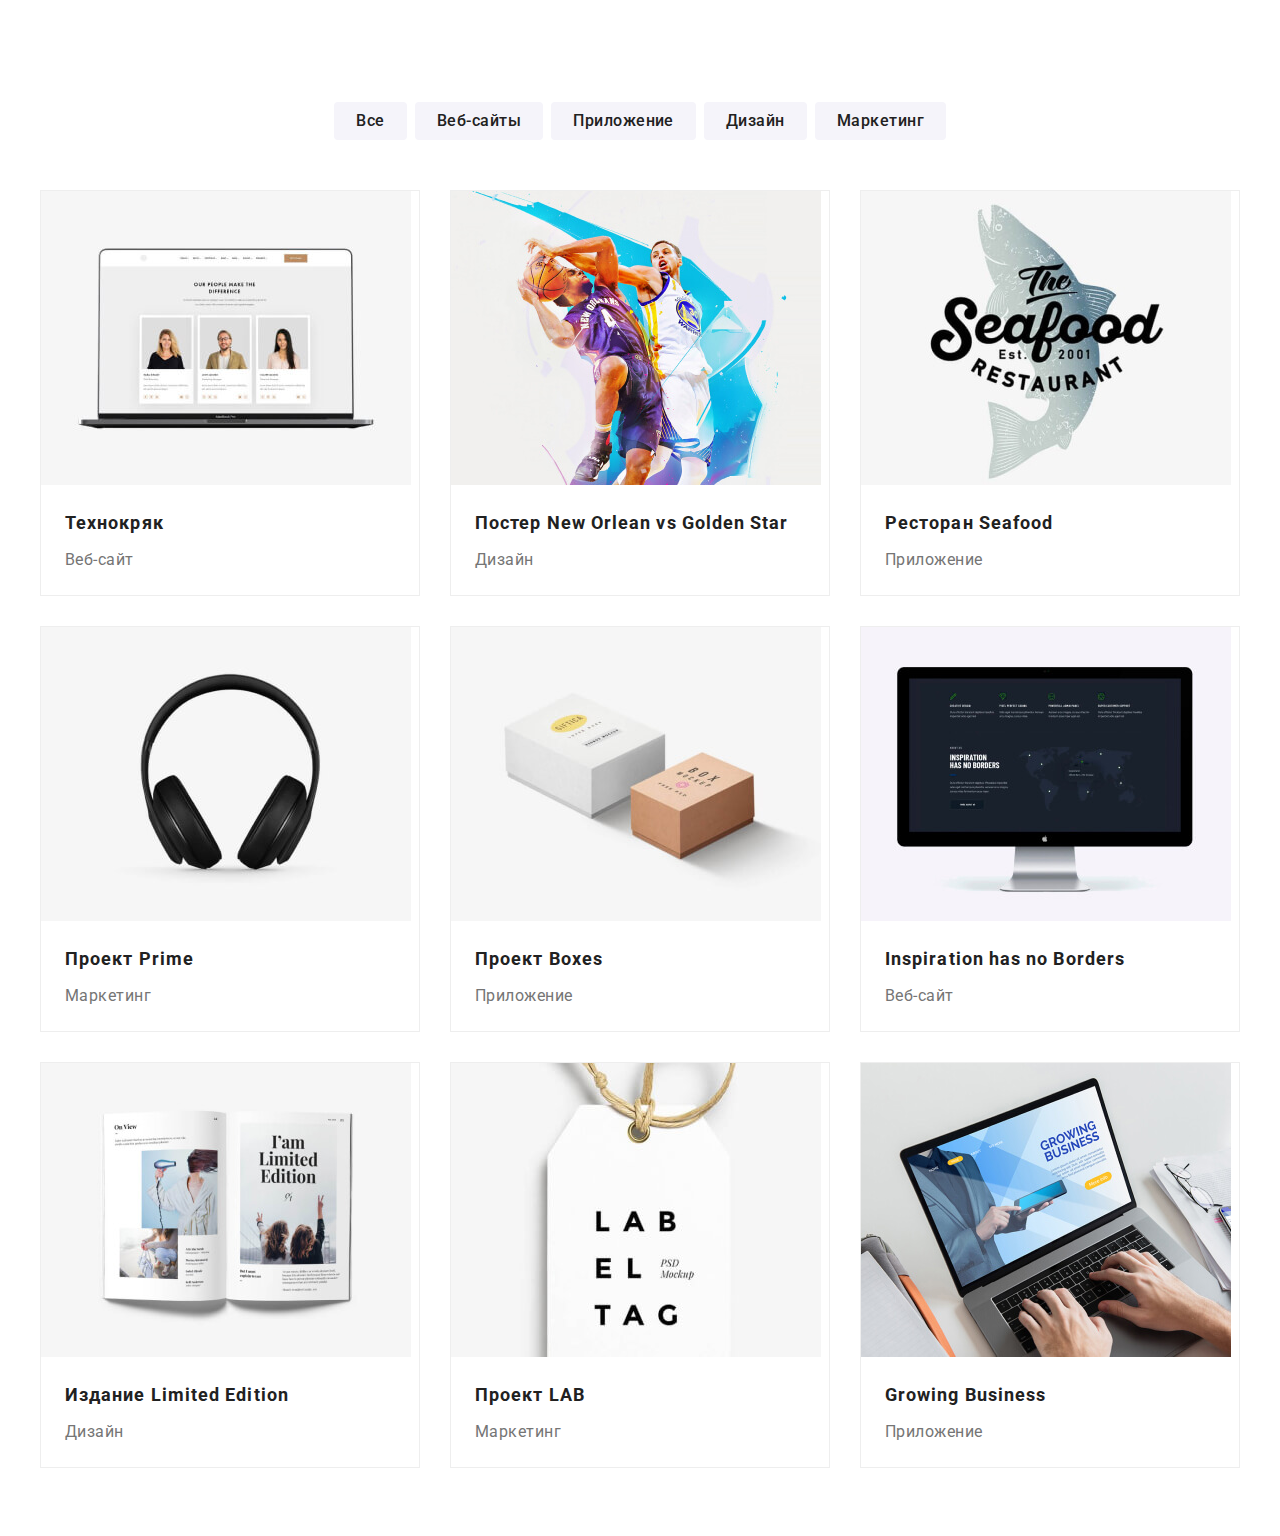
==== commit 4cecdc3e: "commit-5" ====
--- a/portfolio.html
+++ b/portfolio.html
@@ -20,7 +20,7 @@
   </head>
   <body>
     <!--Хедер-->
-    <header class="header">
+    <!-- <header class="header">
       <div class="container">
         <div class="header__container">
           <nav class="header__nav">
@@ -64,31 +64,29 @@
           </ul>
         </div>
       </div>
-    </header>
+    </header> -->
     <main>
       <!--Навигация-->
-      <section class="nav">
-        <div class="container">
-          <ul class="nav-list list">
-            <li class="nav-item">
-              <button type="button" class="btn nav-btn">Все</button>
-            </li>
-            <li class="nav-item">
-              <button type="button" class="btn nav-btn">Веб-сайты</button>
-            </li>
-            <li class="nav-item">
-              <button type="button" class="btn nav-btn">Приложение</button>
-            </li>
-            <li class="nav-item">
-              <button type="button" class="btn nav-btn">Дизайн</button>
-            </li>
-            <li class="nav-item">
-              <button type="button" class="btn nav-btn">Маркетинг</button>
-            </li>
-          </ul>
-        </div>
+      <section class="nav container">
+        <ul class="nav-list list">
+          <li class="nav-item">
+            <button type="button" class="btn nav-btn">Все</button>
+          </li>
+          <li class="nav-item">
+            <button type="button" class="btn nav-btn">Веб-сайты</button>
+          </li>
+          <li class="nav-item">
+            <button type="button" class="btn nav-btn">Приложение</button>
+          </li>
+          <li class="nav-item">
+            <button type="button" class="btn nav-btn">Дизайн</button>
+          </li>
+          <li class="nav-item">
+            <button type="button" class="btn nav-btn">Маркетинг</button>
+          </li>
+        </ul>
         <!--Меню навигации-->
-        <div class="container">
+        <div class="menu">
           <ul class="menu-nav__list list">
             <li class="menu-nav__item">
               <div class="menu-top__wrapper">
@@ -97,22 +95,22 @@
                   <source
                     media="(min-width: 1200px)"
                     srcset="
-                      ./images/portfolio/works-1-desktop.webp    1x,
-                      ./images/portfolio/works-1-desktop@2x.webp 2x
-                    "
-                  />
-                  <source
-                    media="(min-width: 768px)"
-                    srcset="
-                      ./images/portfolio/works-1-tablet.webp    1x,
-                      ./images/portfolio/works-1-tablet@2x.webp 2x
-                    "
-                  />
-                  <source
-                    media="(min-width: 480px)"
-                    srcset="
-                      ./images/portfolio/works-1.webp    1x,
-                      ./images/portfolio/works-1@2x.webp 2x
+                      ./images/portfolio/works-1-desktop.jpg    1x,
+                      ./images/portfolio/works-1-desktop@2x.jpg 2x
+                    "
+                  />
+                  <source
+                    media="(min-width: 768px)"
+                    srcset="
+                      ./images/portfolio/works-1-tablet.jpg    1x,
+                      ./images/portfolio/works-1-tablet@2x.jpg 2x
+                    "
+                  />
+                  <source
+                    media="(min-width: 480px)"
+                    srcset="
+                      ./images/portfolio/works-1.jpg    1x,
+                      ./images/portfolio/works-1@2x.jpg 2x
                     "
                   />
                   <img
@@ -142,22 +140,22 @@
                   <source
                     media="(min-width: 1200px)"
                     srcset="
-                      ./images/portfolio/works-2-desktop.webp    1x,
-                      ./images/portfolio/works-2-desktop@2x.webp 2x
-                    "
-                  />
-                  <source
-                    media="(min-width: 768px)"
-                    srcset="
-                      ./images/portfolio/works-2-tablet.webp    1x,
-                      ./images/portfolio/works-2-tablet@2x.webp 2x
-                    "
-                  />
-                  <source
-                    media="(min-width: 480px)"
-                    srcset="
-                      ./images/portfolio/works-2.webp    1x,
-                      ./images/portfolio/works-2@2x.webp 2x
+                      ./images/portfolio/works-2-desktop.jpg    1x,
+                      ./images/portfolio/works-2-desktop@2x.jpg 2x
+                    "
+                  />
+                  <source
+                    media="(min-width: 768px)"
+                    srcset="
+                      ./images/portfolio/works-2-tablet.jpg    1x,
+                      ./images/portfolio/works-2-tablet@2x.jpg 2x
+                    "
+                  />
+                  <source
+                    media="(min-width: 480px)"
+                    srcset="
+                      ./images/portfolio/works-2.jpg    1x,
+                      ./images/portfolio/works-2@2x.jpg 2x
                     "
                   />
                   <img
@@ -187,22 +185,22 @@
                   <source
                     media="(min-width: 1200px)"
                     srcset="
-                      ./images/portfolio/works-3-desktop.webp    1x,
-                      ./images/portfolio/works-3-desktop@2x.webp 2x
-                    "
-                  />
-                  <source
-                    media="(min-width: 768px)"
-                    srcset="
-                      ./images/portfolio/works-3-tablet.webp    1x,
-                      ./images/portfolio/works-3-tablet@2x.webp 2x
-                    "
-                  />
-                  <source
-                    media="(min-width: 480px)"
-                    srcset="
-                      ./images/portfolio/works-3.webp    1x,
-                      ./images/portfolio/works-3@2x.webp 2x
+                      ./images/portfolio/works-3-desktop.jpg    1x,
+                      ./images/portfolio/works-3-desktop@2x.jpg 2x
+                    "
+                  />
+                  <source
+                    media="(min-width: 768px)"
+                    srcset="
+                      ./images/portfolio/works-3-tablet.jpg    1x,
+                      ./images/portfolio/works-3-tablet@2x.jpg 2x
+                    "
+                  />
+                  <source
+                    media="(min-width: 480px)"
+                    srcset="
+                      ./images/portfolio/works-3.jpg    1x,
+                      ./images/portfolio/works-3@2x.jpg 2x
                     "
                   />
                   <img
@@ -218,7 +216,7 @@
                 </p>
               </div>
               <div class="menu-nav__work">
-                <h2 class="menu-nav__itle">Ресторан Seafood</h2>
+                <h2 class="menu-nav__title">Ресторан Seafood</h2>
                 <p class="menu-nav__text">Приложение</p>
               </div>
             </li>
@@ -230,22 +228,22 @@
                   <source
                     media="(min-width: 1200px)"
                     srcset="
-                      ./images/portfolio/works-4-desktop.webp    1x,
-                      ./images/portfolio/works-4-desktop@2x.webp 2x
-                    "
-                  />
-                  <source
-                    media="(min-width: 768px)"
-                    srcset="
-                      ./images/portfolio/works-4-tablet.webp    1x,
-                      ./images/portfolio/works-4-tablet@2x.webp 2x
-                    "
-                  />
-                  <source
-                    media="(min-width: 480px)"
-                    srcset="
-                      ./images/portfolio/works-4.webp    1x,
-                      ./images/portfolio/works-4@2x.webp 2x
+                      ./images/portfolio/works-4-desktop.jpg    1x,
+                      ./images/portfolio/works-4-desktop@2x.jpg 2x
+                    "
+                  />
+                  <source
+                    media="(min-width: 768px)"
+                    srcset="
+                      ./images/portfolio/works-4-tablet.jpg    1x,
+                      ./images/portfolio/works-4-tablet@2x.jpg 2x
+                    "
+                  />
+                  <source
+                    media="(min-width: 480px)"
+                    srcset="
+                      ./images/portfolio/works-4.jpg    1x,
+                      ./images/portfolio/works-4@2x.jpg 2x
                     "
                   />
                   <img
@@ -274,22 +272,22 @@
                   <source
                     media="(min-width: 1200px)"
                     srcset="
-                      ./images/portfolio/works-5-desktop.webp    1x,
-                      ./images/portfolio/works-5-desktop@2x.webp 2x
-                    "
-                  />
-                  <source
-                    media="(min-width: 768px)"
-                    srcset="
-                      ./images/portfolio/works-5-tablet.webp    1x,
-                      ./images/portfolio/works-5-tablet@2x.webp 2x
-                    "
-                  />
-                  <source
-                    media="(min-width: 480px)"
-                    srcset="
-                      ./images/portfolio/works-5.webp    1x,
-                      ./images/portfolio/works-5@2x.webp 2x
+                      ./images/portfolio/works-5-desktop.jpg    1x,
+                      ./images/portfolio/works-5-desktop@2x.jpg 2x
+                    "
+                  />
+                  <source
+                    media="(min-width: 768px)"
+                    srcset="
+                      ./images/portfolio/works-5-tablet.jpg    1x,
+                      ./images/portfolio/works-5-tablet@2x.jpg 2x
+                    "
+                  />
+                  <source
+                    media="(min-width: 480px)"
+                    srcset="
+                      ./images/portfolio/works-5.jpg    1x,
+                      ./images/portfolio/works-5@2x.jpg 2x
                     "
                   />
                   <img
@@ -317,22 +315,22 @@
                   <source
                     media="(min-width: 1200px)"
                     srcset="
-                      ./images/portfolio/works-6-desktop.webp    1x,
-                      ./images/portfolio/works-6-desktop@2x.webp 2x
-                    "
-                  />
-                  <source
-                    media="(min-width: 768px)"
-                    srcset="
-                      ./images/portfolio/works-6-tablet.webp    1x,
-                      ./images/portfolio/works-6-tablet@2x.webp 2x
-                    "
-                  />
-                  <source
-                    media="(min-width: 480px)"
-                    srcset="
-                      ./images/portfolio/works-6.webp    1x,
-                      ./images/portfolio/works-6@2x.webp 2x
+                      ./images/portfolio/works-6-desktop.jpg    1x,
+                      ./images/portfolio/works-6-desktop@2x.jpg 2x
+                    "
+                  />
+                  <source
+                    media="(min-width: 768px)"
+                    srcset="
+                      ./images/portfolio/works-6-tablet.jpg    1x,
+                      ./images/portfolio/works-6-tablet@2x.jpg 2x
+                    "
+                  />
+                  <source
+                    media="(min-width: 480px)"
+                    srcset="
+                      ./images/portfolio/works-6.jpg    1x,
+                      ./images/portfolio/works-6@2x.jpg 2x
                     "
                   />
                   <img
@@ -360,22 +358,22 @@
                   <source
                     media="(min-width: 1200px)"
                     srcset="
-                      ./images/portfolio/works-7-desktop.webp    1x,
-                      ./images/portfolio/works-7-desktop@2x.webp 2x
-                    "
-                  />
-                  <source
-                    media="(min-width: 768px)"
-                    srcset="
-                      ./images/portfolio/works-7-tablet.webp    1x,
-                      ./images/portfolio/works-7-tablet@2x.webp 2x
-                    "
-                  />
-                  <source
-                    media="(min-width: 480px)"
-                    srcset="
-                      ./images/portfolio/works-7.webp    1x,
-                      ./images/portfolio/works-7@2x.webp 2x
+                      ./images/portfolio/works-7-desktop.jpg    1x,
+                      ./images/portfolio/works-7-desktop@2x.jpg 2x
+                    "
+                  />
+                  <source
+                    media="(min-width: 768px)"
+                    srcset="
+                      ./images/portfolio/works-7-tablet.jpg    1x,
+                      ./images/portfolio/works-7-tablet@2x.jpg 2x
+                    "
+                  />
+                  <source
+                    media="(min-width: 480px)"
+                    srcset="
+                      ./images/portfolio/works-7.jpg    1x,
+                      ./images/portfolio/works-7@2x.jpg 2x
                     "
                   />
                   <img
@@ -403,22 +401,22 @@
                   <source
                     media="(min-width: 1200px)"
                     srcset="
-                      ./images/portfolio/works-8-desktop.webp    1x,
-                      ./images/portfolio/works-8-desktop@2x.webp 2x
-                    "
-                  />
-                  <source
-                    media="(min-width: 768px)"
-                    srcset="
-                      ./images/portfolio/works-8-tablet.webp    1x,
-                      ./images/portfolio/works-8-tablet@2x.webp 2x
-                    "
-                  />
-                  <source
-                    media="(min-width: 480px)"
-                    srcset="
-                      ./images/portfolio/works-8.webp    1x,
-                      ./images/portfolio/works-8@2x.webp 2x
+                      ./images/portfolio/works-8-desktop.jpg    1x,
+                      ./images/portfolio/works-8-desktop@2x.jpg 2x
+                    "
+                  />
+                  <source
+                    media="(min-width: 768px)"
+                    srcset="
+                      ./images/portfolio/works-8-tablet.jpg    1x,
+                      ./images/portfolio/works-8-tablet@2x.jpg 2x
+                    "
+                  />
+                  <source
+                    media="(min-width: 480px)"
+                    srcset="
+                      ./images/portfolio/works-8.jpg    1x,
+                      ./images/portfolio/works-8@2x.jpg 2x
                     "
                   />
                   <img
@@ -446,22 +444,22 @@
                   <source
                     media="(min-width: 1200px)"
                     srcset="
-                      ./images/portfolio/works-9-desktop.webp    1x,
-                      ./images/portfolio/works-9-desktop@2x.webp 2x
-                    "
-                  />
-                  <source
-                    media="(min-width: 768px)"
-                    srcset="
-                      ./images/portfolio/works-9-tablet.webp    1x,
-                      ./images/portfolio/works-9-tablet@2x.webp 2x
-                    "
-                  />
-                  <source
-                    media="(min-width: 480px)"
-                    srcset="
-                      ./images/portfolio/works-9.webp    1x,
-                      ./images/portfolio/works-9@2x.webp 2x
+                      ./images/portfolio/works-9-desktop.jpg    1x,
+                      ./images/portfolio/works-9-desktop@2x.jpg 2x
+                    "
+                  />
+                  <source
+                    media="(min-width: 768px)"
+                    srcset="
+                      ./images/portfolio/works-9-tablet.jpg    1x,
+                      ./images/portfolio/works-9-tablet@2x.jpg 2x
+                    "
+                  />
+                  <source
+                    media="(min-width: 480px)"
+                    srcset="
+                      ./images/portfolio/works-9.jpg    1x,
+                      ./images/portfolio/works-9@2x.jpg 2x
                     "
                   />
                   <img
@@ -487,7 +485,7 @@
     </main>
 
     <!-- Футер -->
-    <footer class="footer">
+    <!-- <footer class="footer">
       <div class="container footer-container">
         <div class="footer-left">
           <a href="./index.html" class="footer-logo link">
@@ -498,9 +496,9 @@
           </address>
           <address class="footer-link link">info@example.com</address>
           <address class="footer-link link">+38 099 111 11 11</address>
-        </div>
-        <!-- Футер "Присоединяйтесь" -->
-        <div class="footer-right">
+        </div> -->
+    <!-- Футер "Присоединяйтесь" -->
+    <!-- <div class="footer-right">
           <h3 class="footer-text">ПРИСОЕДИНЯЙТЕСЬ</h3>
           <ul class="footer-social-list social-list list">
             <li class="social-item">
@@ -548,10 +546,10 @@
               </a>
             </li>
           </ul>
-        </div>
-
-        <!-- Футер "Подпишитесь" -->
-        <div class="footer-form-box">
+        </div> -->
+
+    <!-- Футер "Подпишитесь" -->
+    <!-- <div class="footer-form-box">
           <h3 class="footer-form-text">ПОДПИШИТЕСЬ НА РАССЫЛКУ</h3>
           <form class="footer-form" action="">
             <input
@@ -569,6 +567,6 @@
           </form>
         </div>
       </div>
-    </footer>
+    </footer> -->
   </body>
 </html>
--- a/css/main.min.css
+++ b/css/main.min.css
@@ -1,2 +1,2 @@
-p,h1,h2,h3,h4,h5,h6{margin:0}ul{margin:0;padding:0}button{cursor:pointer}img{display:block;width:100%;height:auto}body{font-family:Roboto, sans-serif}.list{list-style:none}.link{text-decoration:none}.container{width:100%;padding-left:15px;padding-right:15px;margin-left:auto;margin-right:auto}@media screen and (min-width: 480px){.container{width:480px}}@media screen and (min-width: 768px){.container{width:768px}}@media screen and (min-width: 1200px){.container{width:1200px}}.btn{min-width:73px;padding:6px 22px;font-family:Roboto;font-size:16px;line-height:1.62;font-weight:500;letter-spacing:.03em;text-align:center;background-color:var(--primary-fon-color);color:var(--title-text-color);border-radius:4px;border:transparent;transition:color 250ms cubic-bezier(0.4, 0, 0.2, 1)}.btn:hover,.btn:focus{color:var(--white);background-color:var(--accent-color);box-shadow:0px 3px 1px rgba(0,0,0,0.1),0px 1px 2px rgba(0,0,0,0.08),0px 2px 2px rgba(0,0,0,0.12)}.pre-title{color:#212121;font-size:28px;line-height:1.17;font-weight:700;letter-spacing:.03em;margin-top:0;margin-bottom:30px;text-align:center}@media screen and (min-width: 1200px){.pre-title{margin-bottom:50px;font-size:36px;line-height:1.17;font-weight:700}}.after-title{font-family:Roboto;font-style:normal;font-size:14px;line-height:1.71;font-weight:400;letter-spacing:.03em}.after-title-dark{color:var(--primary-text-color)}.after-title-light{color:var(--primary-text-color)}.social-link{width:100%;height:100%;border-radius:50%;transition:background-color 250ms cubic-bezier(0.4, 0, 0.2, 1)}.social-link:hover,.social-link:focus{background-color:var(--accent-color)}.header{padding-top:16px;padding-bottom:16px;border-bottom:1px solid #ececec}@media screen and (min-width: 767px){.header{padding-top:26px;padding-bottom:26px}}@media screen and (min-width: 1200px){.header{padding-top:24px;padding-bottom:25px}}.header__container{display:flex;align-items:center;justify-content:space-between}.burger-btn{display:flex;align-items:center;justify-content:center;background-color:transparent;cursor:pointer;padding:0;line-height:0;margin-left:auto;border:none;width:40px;height:40px;color:#212121}@media screen and (min-width: 767px){.burger-btn{display:none}}.burger-icon-icon{width:40px;height:40px}.mobile-menu{position:fixed;z-index:100;top:0;left:0;width:100vw;height:100vh;padding:48px 40px;background-color:#ffffff;opacity:0;visibility:hidden;pointer-events:none;transition:opasicity 250ms linear, visibility 250ms linear}.mobile-menu.is-hidden{opacity:1;visibility:visible;pointer-events:all}.mobile-close-btn{position:absolute;top:10px;right:15px;width:40px;height:40px;background-color:transparent;cursor:pointer;padding:0;line-height:0;border:none}.close-btn-icon{width:40px;height:40px}.header__list{display:flex}@media screen and (max-width: 767px){.header__list{display:none}}.header__item:not(:last-child){margin-right:50px}.header__logo{margin-right:93px;font-family:Raleway;font-size:26px;line-height:1.19;font-weight:700;letter-spacing:.03em;color:#000000}.header__accent{color:var(--accent-color)}.header__link{position:relative;font-size:14px;line-height:1.14;font-weight:500;letter-spacing:.02em;cursor:pointer;color:var(--title-text-color);transition:color 250ms cubic-bezier(0.4, 0, 0.2, 1)}.header__link:hover,.header__link:focus{color:var(--accent-color)}.current{color:var(--accent-color)}.current::after{content:'';position:absolute;border-radius:2px;display:block;width:100%;height:4px;background-color:var(--accent-color);bottom:-32px}.header__mail,.header__tel{font-size:14px;line-height:1.14;font-weight:500;letter-spacing:.02em;color:var(--primary-text-color);transition:color 250ms cubic-bezier(0.4, 0, 0.2, 1)}.header__mail:hover,.header__mail:focus,.header__tel:hover,.header__tel:focus{color:var(--accent-color)}.header__mail:hover .header__icon,.header__mail:focus .header__icon,.header__tel:hover .header__icon,.header__tel:focus .header__icon{fill:var(--accent-color)}@media screen and (max-width: 767px){.header-adress__list{display:none}}.header-adress__item:not(:last-child){margin-right:50px}.header__icon{margin-right:10px;fill:var(--primary-text-color);transition:fill 250ms cubic-bezier(0.4, 0, 0.2, 1)}.hero{text-align:center;padding:118px 0;margin-left:auto;margin-right:auto;background:rgba(47,48,58,0.4);background-image:linear-gradient(rgba(47,48,58,0.4), rgba(47,48,58,0.4)),url(../images/hero.jpg);background-position:center;background-repeat:no-repeat;background-size:cover;background-color:var(--primary-fon-footer-color);max-width:480px;height:400px}@media screen and (min-device-pixel-ratio: 2), (min-resolution: 192dpi), (min-resolution: 2dppx){.hero{background-image:url("../images/hero2x.jpg")}}@media screen and (min-width: 768px){.hero{max-width:768px;background-image:linear-gradient(rgba(47,48,58,0.4), rgba(47,48,58,0.4)),url(../images/hero-tablet.jpg)}}@media screen and (min-width: 768px) and (min-device-pixel-ratio: 2), screen and (min-width: 768px) and (min-resolution: 192dpi), screen and (min-width: 768px) and (min-resolution: 2dppx){.hero{background-image:url("../images/hero-tablet2x.jpg")}}@media screen and (min-width: 1200px){.hero{padding-top:200px;padding-bottom:200px;max-width:1600px;height:600px;background-image:linear-gradient(rgba(47,48,58,0.4), rgba(47,48,58,0.4)),url(../images/hero-desktop.jpg)}}@media screen and (min-width: 1200px) and (min-device-pixel-ratio: 2), screen and (min-width: 1200px) and (min-resolution: 192dpi), screen and (min-width: 1200px) and (min-resolution: 2dppx){.hero{background-image:url("../images/hero-desktop2x.jpg")}}.hero-title{margin-top:0;margin-bottom:30px;margin-left:auto;margin-right:auto;max-width:360px;font-size:26px;line-height:1.62;font-weight:900;letter-spacing:.06em;text-align:center;text-transform:uppercase;color:var(--white);transition:color 250ms cubic-bezier(0.4, 0, 0.2, 1)}@media screen and (min-width: 1200px){.hero-title{max-width:695px;font-size:44px;line-height:1.36;font-weight:900;letter-spacing:.06em}}.hero-btn{padding:10px 32px;font-family:inherit;font-size:16px;line-height:1.87;font-weight:700;letter-spacing:.06em;text-align:center;border-radius:4px;border:1px solid transparent;background-color:var(--accent-color);color:var(--white);transition:background-color 250ms cubic-bezier(0.4, 0, 0.2, 1)}.hero-btn:hover,.hero-btn:focus{background-color:var(--white);color:var(--accent-color)}.about{padding-top:60px;padding-bottom:60px}@media screen and (min-width: 1200px){.about{padding-top:94px}}@media screen and (min-width: 768px){.about-list{display:flex;flex-wrap:wrap}}@media screen and (min-width: 1200px){.about-list{display:flex}}.about-item:not(:last-child){margin-right:30px}@media screen and (min-width: 768px){.about-item{flex-basis:calc(100% / 2 - 30px);display:flex;flex-wrap:wrap}}@media screen and (min-width: 1199px){.about-item{flex-basis:calc(100% / 4 - 30px)}}.about-title{margin-top:0;margin-bottom:10px;font-size:14px;line-height:1.14;font-weight:700;letter-spacing:.03em;text-transform:uppercase;color:var(--title-text-color)}@media screen and (max-width: 767px){.about-title{text-align:center}}.about-icon-box{background:#f5f4fa;width:100%;height:120px;margin-bottom:30px}.about-icon{width:70px;height:70px}.work{padding-bottom:94px}@media screen and (max-width: 1199px){.work{display:none}}.work-list{display:flex}.work-item{position:relative}.work-item:not(:last-child){margin-right:30px}.work-text{position:absolute;width:100%;bottom:0;left:0;padding:27px 0px;font-size:14px;line-height:1.14;font-weight:700;letter-spacing:.03em;text-align:center;text-transform:uppercase;color:var(--white);background:rgba(47,48,58,0.8)}.team{background-color:var(--primary-fon-color);padding-top:60px;padding-bottom:60px;margin:0px auto}@media screen and (min-width: 1200px){.team{padding-top:94px;padding-bottom:94px}}@media screen and (min-width: 768px){.team-list{display:flex;flex-wrap:wrap;margin-left:-30px;margin-bottom:-30px}}.team-item{margin-bottom:30px;background-color:#ffffff;box-shadow:0px 1px 3px rgba(0,0,0,0.12),0px 1px 1px rgba(0,0,0,0.14),0px 2px 1px rgba(0,0,0,0.2);border-radius:0px 0px 4px 4px}@media screen and (min-width: 768px){.team-item{flex-basis:calc(100% / 2 - 30px);display:flex;flex-wrap:wrap;margin-left:30px;margin-bottom:30px}}@media screen and (min-width: 1200px){.team-item{flex-basis:calc(100% / 4 - 30px)}}.team-leaders{background-color:var(--white);padding:30px 0px;margin:0 auto}.team-item-title{margin-bottom:10px;font-size:16px;line-height:1.19;font-weight:500;letter-spacing:.03em;text-align:center;color:var(--title-text-color)}.team-item-text{font-size:16px;line-height:1.19;font-weight:400;letter-spacing:.03em;text-align:center;margin-bottom:16px;color:var(--primary-text-color)}.social-link:hover .social-icon,.social-link:focus .social-icon{fill:var(--white)}.social-item{width:44px;height:44px;margin-right:10px}.social-item:not(:last-child){margin-right:10}.social-icon{fill:#afb1b8;transition:fill 250ms cubic-bezier(0.4, 0, 0.2, 1)}.clients{padding-top:94px;padding-bottom:94px}@media screen and (min-width: 768px){.clients-list{display:flex;flex-wrap:wrap;flex-basis:calc(100% / 4 - 30px)}}.clients-item{border-radius:4px}.clients-item:not(:last-child){margin-right:30px}.clients-link{width:170px;height:92px;border-radius:4px;border:1px solid #afb1b8;transition:border 250ms cubic-bezier(0.4, 0, 0.2, 1)}.clients-link:hover,.clients-link:focus{border-color:var(--accent-color)}.clients-icon{fill:#afb1b8;transition:fill 250ms cubic-bezier(0.4, 0, 0.2, 1)}.clients-link:hover .clients-icon,.clients-link:focus .clients-icon{fill:var(--accent-color)}.footer{padding-top:60px;padding-bottom:60px;background-color:var(--primary-fon-footer-color)}.footer-left{display:flex;flex-direction:column}.footer-right{display:block;flex-direction:column;margin-left:70px}.footer-social-list{margin-right:10px}.footer-social-link{background-color:#ffffff10}.footer-social-icon{fill:var(--white)}.footer-text{margin-bottom:20px;font-size:14px;line-height:1.14;font-weight:700;letter-spacing:.03em;text-transform:uppercase;color:#ffffff}.footer-logo{margin-bottom:20px;font-family:Raleway;font-style:normal;font-size:26px;line-height:1.19;font-weight:700;letter-spacing:.03em;color:var(--white)}.footer-accent{color:var(--accent-color)}.footer-adress{margin-bottom:9px;font-style:normal;font-size:14px;line-height:1.71;font-weight:400;letter-spacing:.03em;color:var(--white)}.footer-link{margin-bottom:9px;font-family:Roboto;font-style:normal;font-size:14px;line-height:1.71;font-weight:400;letter-spacing:.03em;color:var(--primary-footer-two-color)}.after-title{margin-bottom:9px}.footer-form-box{display:block;margin-left:93px}.footer-form-text{margin-bottom:20px;font-size:14px;line-height:1.14;font-weight:700;letter-spacing:.03em;text-transform:uppercase;color:var(--white)}.footer-form{display:flex}.footer-form-input{width:358px;height:50px;padding:15px;background-color:inherit;color:var(--white);border:1px solid rgba(255,255,255,0.3);border-radius:4px;outline:none}.footer-form-input:focus{border-color:var(--accent-color);outline-color:var(--accent-color)}.footer-form-input:placeholder{font-size:16px;line-height:1.25;font-weight:400;letter-spacing:.03em;align-items:center;color:rgba(255,255,255,0.6)}.footer-form-btn{width:200px;height:50px;margin-left:12px;padding-top:10px;padding-bottom:10px;padding-right:28px;padding-left:29px;transition:color 250ms cubic-bezier(0.4, 0, 0.2, 1)}.footer-form-btn:hover .footer-form-icon,.footer-form-btn:focus .footer-form-icon{fill:var(--accent-color)}.footer-form-icon{margin-left:10px;fill:var(--white);transition:fill 250ms cubic-bezier(0.4, 0, 0.2, 1)}.backdrop{position:fixed;width:100vw;height:100vh;background:rgba(0,0,0,0.2);top:0;transition:opacity 250ms cubic-bezier(0.4, 0, 0.2, 1),visibility 250ms cubic-bezier(0.4, 0, 0.2, 1)}.backdrop.is-hidden{opacity:0;visibility:hidden;pointer-events:0}.backdrop.is-hidden .modal{transform:scale(2)}.backdrop-icon:hover,.backdrop-icon:focus{fill:var(--accent-color)}.modal{position:relative;width:528px;height:581px;padding:40px;background-color:var(--white);border-radius:4px;box-shadow:0px 1px 3px rgba(0,0,0,0.12),0px 1px 1px rgba(0,0,0,0.14),0px 2px 1px rgba(0,0,0,0.2);transform:scale(1);transition:transform 300ms ease}@media screen and (min-width: 480px){.modal{width:450px;min-height:609px}}@media screen and (min-width: 1200px){.modal{width:528px;min-height:581px}}.modal-title{margin-bottom:12px;font-size:20px;line-height:1.15;font-weight:700;letter-spacing:.03em;text-align:center;color:var(--title-text-color)}.modal-field{margin-bottom:10px}.modal-label{display:block;margin-bottom:4px;font-size:12px;line-height:1.17;font-weight:400;letter-spacing:.01em;color:var(--primary-text-color)}.modal-wrapper{display:block;position:relative}.modal-input{width:100%;height:40px;border-radius:4px;border:1px solid rgba(33,33,33,0.2);background:transparent;padding-left:42px;padding-right:20px;outline:none}.modal-input:focus{border-color:var(--accent-color)}.modal-input:focus+.modal-icon{fill:var(--accent-color)}.modal-icon{position:absolute;left:10px;top:50%;transform:translateY(-50%)}.modal-text-input{padding:12px 16px;resize:none;width:100%;height:120px;border-radius:4px;border:1px solid rgba(33,33,33,0.2);background:transparent}.modal-text-input:focus{border-color:var(--accent-color)}.modal-text-input::placeholder{font-size:12px;line-height:.86;font-weight:400;letter-spacing:.01em;color:rgba(117,117,117,0.5)}.modal-text-input:focus{outline-color:var(--accent-color)}.check-text{margin-bottom:30px;font-size:12px;line-height:1.71;font-weight:400;letter-spacing:.03em;color:var(--primary-text-color)}.check-text span{width:16px;height:15px;border:2px solid #212121;border-radius:4px;margin-right:8px}.modal-checkbox:checked+.check-text span{background-color:var(--accent-color);border:none}.check-icon{fill:var(--white)}.check-licens{color:var(--accent-color);margin-left:4px}.form-btn{width:200px;display:block;margin:0 auto;letter-spacing:0.06em}.form-btn:hover,.form-btn:focus{color:var(--white);background:#188ce8}.close-btn{position:absolute;right:8px;top:8px;width:30px;height:30px;border-radius:50%;border:1px solid rgba(0,0,0,0.1);background:var(--white)}.nav{padding-top:94px;padding-bottom:94px}.nav-list{display:flex;margin-bottom:50px;justify-content:center}.nav-item:not(:last-child){margin-right:8px}.nav-btn{transition:background-color 250ms cubic-bezier(0.4, 0, 0.2, 1)}.menu-nav__list{display:flex;flex-wrap:wrap;margin-left:-30px;margin-top:-30px}.menu-nav__item{cursor:pointer;flex-basis:calc(100% / 3 - 30px);margin-left:30px;margin-top:30px;border:1px solid #eeeeee;box-sizing:border-box}.menu-nav__item:hover,.menu-nav__item:focus{box-shadow:0px 1px 1px rgba(0,0,0,0.12),0px 4px 4px rgba(0,0,0,0.06),1px 4px 6px rgba(0,0,0,0.16)}.menu-nav__item:hover .menu-top__text{transform:translateY(0)}.menu-top__wrapper{position:relative;overflow:hidden}.menu-top__text{position:absolute;top:0;left:0;width:370px;height:294px;transform:translateY(100%);transition:transform 250ms linear;padding-top:42px;padding-bottom:56px;padding-right:67px;padding-left:50px;font-size:18px;line-height:1.56;font-weight:400;letter-spacing:.03em;color:var(--white);background:rgba(33,150,243,0.9)}.menu-nav__work{padding:20px 24px}.menu-nav__title{font-size:18px;line-height:2;font-weight:700;letter-spacing:.06em;margin-bottom:4px;color:var(--title-text-color)}.menu-nav__text{font-size:16px;line-height:1.87;font-weight:400;letter-spacing:.03em;color:var(--primary-text-color)}:root{--primary-text-color: #757575;--title-text-color: #212121;--accent-color: #2196f3;--white: #ffffff;--primary-fon-color: #f5f4fa;--primary-fon-footer-color: #2f303a;--primary-footer-two-color: rgba(255, 255, 255, 0.6)}.visually-hidden{position:absolute;white-space:nowrap;width:1px;height:1px;overflow:hidden;border:0;padding:0;clip:rect(0 0 0 0);clip-path:inset(50%);margin:-1px}.social-link,.header__nav,.header__container,.about-icon-box,.social-list,.clients-list,.clients-link,.footer-container,.footer-form-btn,.backdrop,.check-text,.check-text span,.close-btn{display:flex;align-items:center;justify-content:center}
+p,h1,h2,h3,h4,h5,h6{margin:0}ul{margin:0;padding:0}button{cursor:pointer}img{display:block;width:100%;height:auto}body{font-family:Roboto, sans-serif}.list{list-style:none}.link{text-decoration:none}.container{width:100%;margin-left:auto;margin-right:auto;padding-left:15px;padding-right:15px}@media screen and (min-width: 480px){.container{width:480px}}@media screen and (min-width: 768px){.container{width:768px}}@media screen and (min-width: 1200px){.container{width:1200px}}.btn{min-width:73px;padding:6px 22px;font-family:Roboto;font-size:16px;line-height:1.62;font-weight:500;letter-spacing:.03em;text-align:center;background-color:var(--primary-fon-color);color:var(--title-text-color);border-radius:4px;border:transparent;transition:color 250ms cubic-bezier(0.4, 0, 0.2, 1)}.btn:hover,.btn:focus{color:var(--white);background-color:var(--accent-color);box-shadow:0px 3px 1px rgba(0,0,0,0.1),0px 1px 2px rgba(0,0,0,0.08),0px 2px 2px rgba(0,0,0,0.12)}.pre-title{color:#212121;font-size:28px;line-height:1.17;font-weight:700;letter-spacing:.03em;margin-top:0;margin-bottom:30px;text-align:center}@media screen and (min-width: 1200px){.pre-title{margin-bottom:50px;font-size:36px;line-height:1.17;font-weight:700}}.after-title{font-family:Roboto;font-style:normal;font-size:14px;line-height:1.71;font-weight:400;letter-spacing:.03em}.after-title-dark{color:var(--primary-text-color)}.after-title-light{color:var(--primary-text-color)}.social-link{width:100%;height:100%;border-radius:50%;transition:background-color 250ms cubic-bezier(0.4, 0, 0.2, 1)}.social-link:hover,.social-link:focus{background-color:var(--accent-color)}.header{padding-top:16px;padding-bottom:16px;border-bottom:1px solid #ececec}@media screen and (min-width: 767px){.header{padding-top:26px;padding-bottom:26px}}@media screen and (min-width: 1200px){.header{padding-top:24px;padding-bottom:25px}}.header__container{display:flex;align-items:center;justify-content:space-between}.burger-btn{display:flex;align-items:center;justify-content:center;background-color:transparent;cursor:pointer;padding:0;line-height:0;margin-left:auto;border:none;width:40px;height:40px;color:#212121}@media screen and (min-width: 767px){.burger-btn{display:none}}.burger-icon-icon{width:40px;height:40px}.mobile-menu{position:fixed;z-index:100;top:0;left:0;width:100vw;height:100vh;padding:48px 40px;background-color:#ffffff;opacity:0;visibility:hidden;pointer-events:none;transition:opasicity 250ms linear, visibility 250ms linear}.mobile-menu.is-hidden{opacity:1;visibility:visible;pointer-events:all}.mobile-close-btn{position:absolute;top:10px;right:15px;width:40px;height:40px;background-color:transparent;cursor:pointer;padding:0;line-height:0;border:none}.close-btn-icon{width:40px;height:40px}.header__list{display:flex}@media screen and (max-width: 767px){.header__list{display:none}}.header__item:not(:last-child){margin-right:50px}.header__logo{margin-right:93px;font-family:Raleway;font-size:26px;line-height:1.19;font-weight:700;letter-spacing:.03em;color:#000000}.header__accent{color:var(--accent-color)}.header__link{position:relative;font-size:14px;line-height:1.14;font-weight:500;letter-spacing:.02em;cursor:pointer;color:var(--title-text-color);transition:color 250ms cubic-bezier(0.4, 0, 0.2, 1)}.header__link:hover,.header__link:focus{color:var(--accent-color)}.current{color:var(--accent-color)}.current::after{content:'';position:absolute;border-radius:2px;display:block;width:100%;height:4px;background-color:var(--accent-color);bottom:-32px}.header__mail,.header__tel{font-size:14px;line-height:1.14;font-weight:500;letter-spacing:.02em;color:var(--primary-text-color);transition:color 250ms cubic-bezier(0.4, 0, 0.2, 1)}.header__mail:hover,.header__mail:focus,.header__tel:hover,.header__tel:focus{color:var(--accent-color)}.header__mail:hover .header__icon,.header__mail:focus .header__icon,.header__tel:hover .header__icon,.header__tel:focus .header__icon{fill:var(--accent-color)}@media screen and (max-width: 767px){.header-adress__list{display:none}}.header-adress__item:not(:last-child){margin-right:50px}.header__icon{margin-right:10px;fill:var(--primary-text-color);transition:fill 250ms cubic-bezier(0.4, 0, 0.2, 1)}.hero{text-align:center;padding:118px 0;margin-left:auto;margin-right:auto;background:rgba(47,48,58,0.4);background-image:linear-gradient(rgba(47,48,58,0.4), rgba(47,48,58,0.4)),url(../images/hero.jpg);background-position:center;background-repeat:no-repeat;background-size:cover;background-color:var(--primary-fon-footer-color);max-width:480px;height:400px}@media screen and (min-device-pixel-ratio: 2), (min-resolution: 192dpi), (min-resolution: 2dppx){.hero{background-image:url("../images/hero2x.jpg")}}@media screen and (min-width: 768px){.hero{max-width:768px;background-image:linear-gradient(rgba(47,48,58,0.4), rgba(47,48,58,0.4)),url(../images/hero-tablet.jpg)}}@media screen and (min-width: 768px) and (min-device-pixel-ratio: 2), screen and (min-width: 768px) and (min-resolution: 192dpi), screen and (min-width: 768px) and (min-resolution: 2dppx){.hero{background-image:url("../images/hero-tablet2x.jpg")}}@media screen and (min-width: 1200px){.hero{padding-top:200px;padding-bottom:200px;max-width:1600px;height:600px;background-image:linear-gradient(rgba(47,48,58,0.4), rgba(47,48,58,0.4)),url(../images/hero-desktop.jpg)}}@media screen and (min-width: 1200px) and (min-device-pixel-ratio: 2), screen and (min-width: 1200px) and (min-resolution: 192dpi), screen and (min-width: 1200px) and (min-resolution: 2dppx){.hero{background-image:url("../images/hero-desktop2x.jpg")}}.hero-title{margin-top:0;margin-bottom:30px;margin-left:auto;margin-right:auto;max-width:360px;font-size:26px;line-height:1.62;font-weight:900;letter-spacing:.06em;text-align:center;text-transform:uppercase;color:var(--white);transition:color 250ms cubic-bezier(0.4, 0, 0.2, 1)}@media screen and (min-width: 1200px){.hero-title{max-width:695px;font-size:44px;line-height:1.36;font-weight:900;letter-spacing:.06em}}.hero-btn{padding:10px 32px;font-family:inherit;font-size:16px;line-height:1.87;font-weight:700;letter-spacing:.06em;text-align:center;border-radius:4px;border:1px solid transparent;background-color:var(--accent-color);color:var(--white);transition:background-color 250ms cubic-bezier(0.4, 0, 0.2, 1)}.hero-btn:hover,.hero-btn:focus{background-color:var(--white);color:var(--accent-color)}.about{padding-top:60px;padding-bottom:60px}@media screen and (min-width: 1200px){.about{padding-top:94px}}@media screen and (min-width: 768px){.about-list{display:flex;flex-wrap:wrap}}@media screen and (min-width: 1200px){.about-list{display:flex}}.about-item:not(:last-child){margin-right:30px}@media screen and (min-width: 768px){.about-item{flex-basis:calc(100% / 2 - 30px);display:flex;flex-wrap:wrap}}@media screen and (min-width: 1199px){.about-item{flex-basis:calc(100% / 4 - 30px)}}.about-title{margin-top:0;margin-bottom:10px;font-size:14px;line-height:1.14;font-weight:700;letter-spacing:.03em;text-transform:uppercase;color:var(--title-text-color)}@media screen and (max-width: 767px){.about-title{text-align:center}}.about-icon-box{background:#f5f4fa;width:100%;height:120px;margin-bottom:30px}.about-icon{width:70px;height:70px}.work{padding-bottom:94px}@media screen and (max-width: 1199px){.work{display:none}}.work-list{display:flex}.work-item{position:relative}.work-item:not(:last-child){margin-right:30px}.work-text{position:absolute;width:100%;bottom:0;left:0;padding:27px 0px;font-size:14px;line-height:1.14;font-weight:700;letter-spacing:.03em;text-align:center;text-transform:uppercase;color:var(--white);background:rgba(47,48,58,0.8)}.team{background-color:var(--primary-fon-color);padding-top:60px;padding-bottom:60px;margin:0px auto}@media screen and (min-width: 1200px){.team{padding-top:94px;padding-bottom:94px}}@media screen and (min-width: 768px){.team-list{display:flex;flex-wrap:wrap;margin-left:-30px;margin-bottom:-30px}}.team-item{margin-bottom:30px;background-color:#ffffff;box-shadow:0px 1px 3px rgba(0,0,0,0.12),0px 1px 1px rgba(0,0,0,0.14),0px 2px 1px rgba(0,0,0,0.2);border-radius:0px 0px 4px 4px}@media screen and (min-width: 768px){.team-item{flex-basis:calc(100% / 2 - 30px);display:flex;flex-wrap:wrap;margin-left:30px;margin-bottom:30px}}@media screen and (min-width: 1200px){.team-item{flex-basis:calc(100% / 4 - 30px)}}.team-leaders{background-color:var(--white);padding:30px 0px;margin:0 auto}.team-item-title{margin-bottom:10px;font-size:16px;line-height:1.19;font-weight:500;letter-spacing:.03em;text-align:center;color:var(--title-text-color)}.team-item-text{font-size:16px;line-height:1.19;font-weight:400;letter-spacing:.03em;text-align:center;margin-bottom:16px;color:var(--primary-text-color)}.social-link:hover .social-icon,.social-link:focus .social-icon{fill:var(--white)}.social-item{width:44px;height:44px}.social-item+.social-item{margin-left:10px}.social-icon{fill:#afb1b8;transition:fill 250ms cubic-bezier(0.4, 0, 0.2, 1)}.clients{padding-top:60px;padding-bottom:60px}@media screen and (min-width: 1200px){.clients{padding-top:94px;padding-bottom:94px}}.clients-list{display:flex;flex-wrap:wrap;justify-content:center;align-items:center;grid-gap:30px}@media screen and (min-width: 1200px){.clients-list{flex-wrap:nowrap}}.clients-item{height:90px;border-radius:4px}@media screen and (max-width: 767px){.clients-item{width:210px}}@media screen and (min-width: 768px){.clients-item{width:226px}}@media screen and (min-width: 1200px){.clients-item{width:170px}}.clients-link{padding:16px 32px;border-radius:4px;border:1px solid #afb1b8;transition:border 250ms cubic-bezier(0.4, 0, 0.2, 1)}.clients-link:hover,.clients-link:focus{border-color:var(--accent-color)}.clients-icon{fill:#afb1b8;transition:fill 250ms cubic-bezier(0.4, 0, 0.2, 1)}.clients-link:hover .clients-icon,.clients-link:focus .clients-icon{fill:var(--accent-color)}.footer{padding-top:60px;padding-bottom:60px;background-color:var(--primary-fon-footer-color)}@media screen and (max-width: 1199px){.footer{text-align:center}}.footer-container{display:block}@media screen and (min-width: 767px){.footer-container{display:flex;justify-content:center;flex-wrap:wrap;gap:30px 165px}}@media screen and (min-width: 1200px){.footer-container{display:flex;justify-content:center;gap:70px;margin-left:auto;margin-right:auto;padding:0px}}.footer-left{display:flex;flex-direction:column}@media screen and (max-width: 767px){.footer-left{margin-bottom:60px}}.footer-right{display:block;flex-direction:column;margin-left:70px;width:206px}@media screen and (max-width: 767px){.footer-right{margin:auto;margin-bottom:60px}}@media screen and (min-width: 1200px){.footer-right{margin-left:25px}}.footer-social-link{background-color:#ffffff10}.footer-social-icon{fill:var(--white)}.footer-text{margin-bottom:20px;font-size:14px;line-height:1.14;font-weight:700;letter-spacing:.03em;text-transform:uppercase;color:#ffffff}.footer-logo{margin-bottom:20px;font-family:Raleway;font-style:normal;font-size:26px;line-height:1.19;font-weight:700;letter-spacing:.03em;color:var(--white)}.footer-accent{color:var(--accent-color)}.footer-adress{margin-bottom:9px;font-style:normal;font-size:14px;line-height:1.71;font-weight:400;letter-spacing:.03em;color:var(--white)}.footer-link{margin-bottom:9px;font-family:Roboto;font-style:normal;font-size:14px;line-height:1.71;font-weight:400;letter-spacing:.03em;color:var(--primary-footer-two-color)}.after-title{margin-bottom:9px}.footer-form{display:flex}@media screen and (max-width: 1199px){.footer-form{flex-direction:column;display:flex;flex-wrap:wrap;justify-content:center;align-items:center}}.footer-form-box{display:block}.footer-form-text{margin-bottom:20px;font-size:14px;line-height:1.14;font-weight:700;letter-spacing:.03em;text-transform:uppercase;color:var(--white)}.footer-form-input{width:358px;height:50px;padding:15px;background-color:inherit;color:var(--white);border:1px solid rgba(255,255,255,0.3);border-radius:4px;outline:none}.footer-form-input:focus{border-color:var(--accent-color);outline-color:var(--accent-color)}.footer-form-input:placeholder{font-size:16px;line-height:1.25;font-weight:400;letter-spacing:.03em;align-items:center;color:rgba(255,255,255,0.6)}@media screen and (max-width: 1199px){.footer-form-input{width:450px}}.footer-form-btn{width:200px;height:50px;margin-left:12px;padding-top:10px;padding-bottom:10px;padding-right:28px;padding-left:29px;transition:color 250ms cubic-bezier(0.4, 0, 0.2, 1)}.footer-form-btn:hover .footer-form-icon,.footer-form-btn:focus .footer-form-icon{fill:var(--accent-color)}@media screen and (max-width: 1199px){.footer-form-btn{margin-left:0;margin-top:20px}}.footer-form-icon{margin-left:10px;fill:var(--white);transition:fill 250ms cubic-bezier(0.4, 0, 0.2, 1)}.backdrop{position:fixed;width:100vw;height:100vh;background:rgba(0,0,0,0.2);top:0;transition:opacity 250ms cubic-bezier(0.4, 0, 0.2, 1),visibility 250ms cubic-bezier(0.4, 0, 0.2, 1)}.backdrop.is-hidden{opacity:0;visibility:hidden;pointer-events:0}.backdrop.is-hidden .modal{transform:scale(2)}.backdrop-icon:hover,.backdrop-icon:focus{fill:var(--accent-color)}.modal{position:relative;width:528px;height:581px;padding:40px;background-color:var(--white);border-radius:4px;box-shadow:0px 1px 3px rgba(0,0,0,0.12),0px 1px 1px rgba(0,0,0,0.14),0px 2px 1px rgba(0,0,0,0.2);transform:scale(1);transition:transform 300ms ease}@media screen and (min-width: 480px){.modal{width:450px;min-height:609px}}@media screen and (min-width: 1200px){.modal{width:528px;min-height:581px}}.modal-title{margin-bottom:12px;font-size:20px;line-height:1.15;font-weight:700;letter-spacing:.03em;text-align:center;color:var(--title-text-color)}.modal-field{margin-bottom:10px}.modal-label{display:block;margin-bottom:4px;font-size:12px;line-height:1.17;font-weight:400;letter-spacing:.01em;color:var(--primary-text-color)}.modal-wrapper{display:block;position:relative}.modal-input{width:100%;height:40px;border-radius:4px;border:1px solid rgba(33,33,33,0.2);background:transparent;padding-left:42px;padding-right:20px;outline:none}.modal-input:focus{border-color:var(--accent-color)}.modal-input:focus+.modal-icon{fill:var(--accent-color)}.modal-icon{position:absolute;left:10px;top:50%;transform:translateY(-50%)}.modal-text-input{padding:12px 16px;resize:none;width:100%;height:120px;border-radius:4px;border:1px solid rgba(33,33,33,0.2);background:transparent}.modal-text-input:focus{border-color:var(--accent-color)}.modal-text-input::placeholder{font-size:12px;line-height:.86;font-weight:400;letter-spacing:.01em;color:rgba(117,117,117,0.5)}.modal-text-input:focus{outline-color:var(--accent-color)}.check-text{margin-bottom:30px;font-size:12px;line-height:1.71;font-weight:400;letter-spacing:.03em;color:var(--primary-text-color)}.check-text span{width:16px;height:15px;border:2px solid #212121;border-radius:4px;margin-right:8px}.modal-checkbox:checked+.check-text span{background-color:var(--accent-color);border:none}.check-icon{fill:var(--white)}.check-licens{color:var(--accent-color);margin-left:4px}.form-btn{width:200px;display:block;margin:0 auto;letter-spacing:0.06em}.form-btn:hover,.form-btn:focus{color:var(--white);background:#188ce8}.close-btn{position:absolute;right:8px;top:8px;width:30px;height:30px;border-radius:50%;border:1px solid rgba(0,0,0,0.1);background:var(--white)}.nav{padding-bottom:60px}@media screen and (min-width: 1200px){.nav{padding-top:94px}}.nav-list{display:flex;margin-bottom:50px}@media screen and (max-width: 767px){.nav-list{display:flex;flex-wrap:wrap;margin-bottom:40px}}@media screen and (min-width: 768px){.nav-list{display:flex;justify-content:center}}.nav-item:not(:last-child){margin-right:8px}@media screen and (max-width: 767px){.nav-item:not(:last-child){margin-bottom:15px}}.nav-btn{transition:background-color 250ms cubic-bezier(0.4, 0, 0.2, 1)}.menu-nav__list{margin-left:-30px;margin-top:-30px}@media screen and (min-width: 768px){.menu-nav__list{display:flex;flex-wrap:wrap;margin-left:-30px}}@media screen and (min-width: 1200px){.menu-nav__list{display:flex;flex-wrap:wrap}}.menu-nav__item{cursor:pointer;width:100%;margin-left:30px;margin-top:30px;border:1px solid #eeeeee;box-sizing:border-box}.menu-nav__item:hover,.menu-nav__item:focus{box-shadow:0px 1px 1px rgba(0,0,0,0.12),0px 4px 4px rgba(0,0,0,0.06),1px 4px 6px rgba(0,0,0,0.16)}.menu-nav__item:hover .menu-top__text{transform:translateY(0)}@media screen and (min-width: 768px){.menu-nav__item{flex-basis:calc(100% / 2 - 30px);display:flex;flex-wrap:wrap}}@media screen and (min-width: 1200px){.menu-nav__item{flex-basis:calc(100% / 3 - 30px)}}.menu-top__wrapper{position:relative;overflow:hidden}.menu-top__text{position:absolute;top:0;left:0;width:100%;height:100%;transform:translateY(100%);transition:transform 250ms linear;padding-top:42px;padding-bottom:56px;padding-right:67px;padding-left:50px;font-size:18px;line-height:1.56;font-weight:400;letter-spacing:.03em;color:var(--white);background:rgba(33,150,243,0.9)}.menu-nav__work{padding:20px 24px}.menu-nav__title{font-size:18px;line-height:2;font-weight:700;letter-spacing:.06em;margin-bottom:4px;color:var(--title-text-color)}.menu-nav__text{font-size:16px;line-height:1.87;font-weight:400;letter-spacing:.03em;color:var(--primary-text-color)}:root{--primary-text-color: #757575;--title-text-color: #212121;--accent-color: #2196f3;--white: #ffffff;--primary-fon-color: #f5f4fa;--primary-fon-footer-color: #2f303a;--primary-footer-two-color: rgba(255, 255, 255, 0.6)}.visually-hidden{position:absolute;white-space:nowrap;width:1px;height:1px;overflow:hidden;border:0;padding:0;clip:rect(0 0 0 0);clip-path:inset(50%);margin:-1px}.social-link,.header__nav,.header__container,.about-icon-box,.social-list,.clients-link,.footer-form-btn,.backdrop,.check-text,.check-text span,.close-btn{display:flex;align-items:center;justify-content:center}
 /*# sourceMappingURL=main.min.css.map */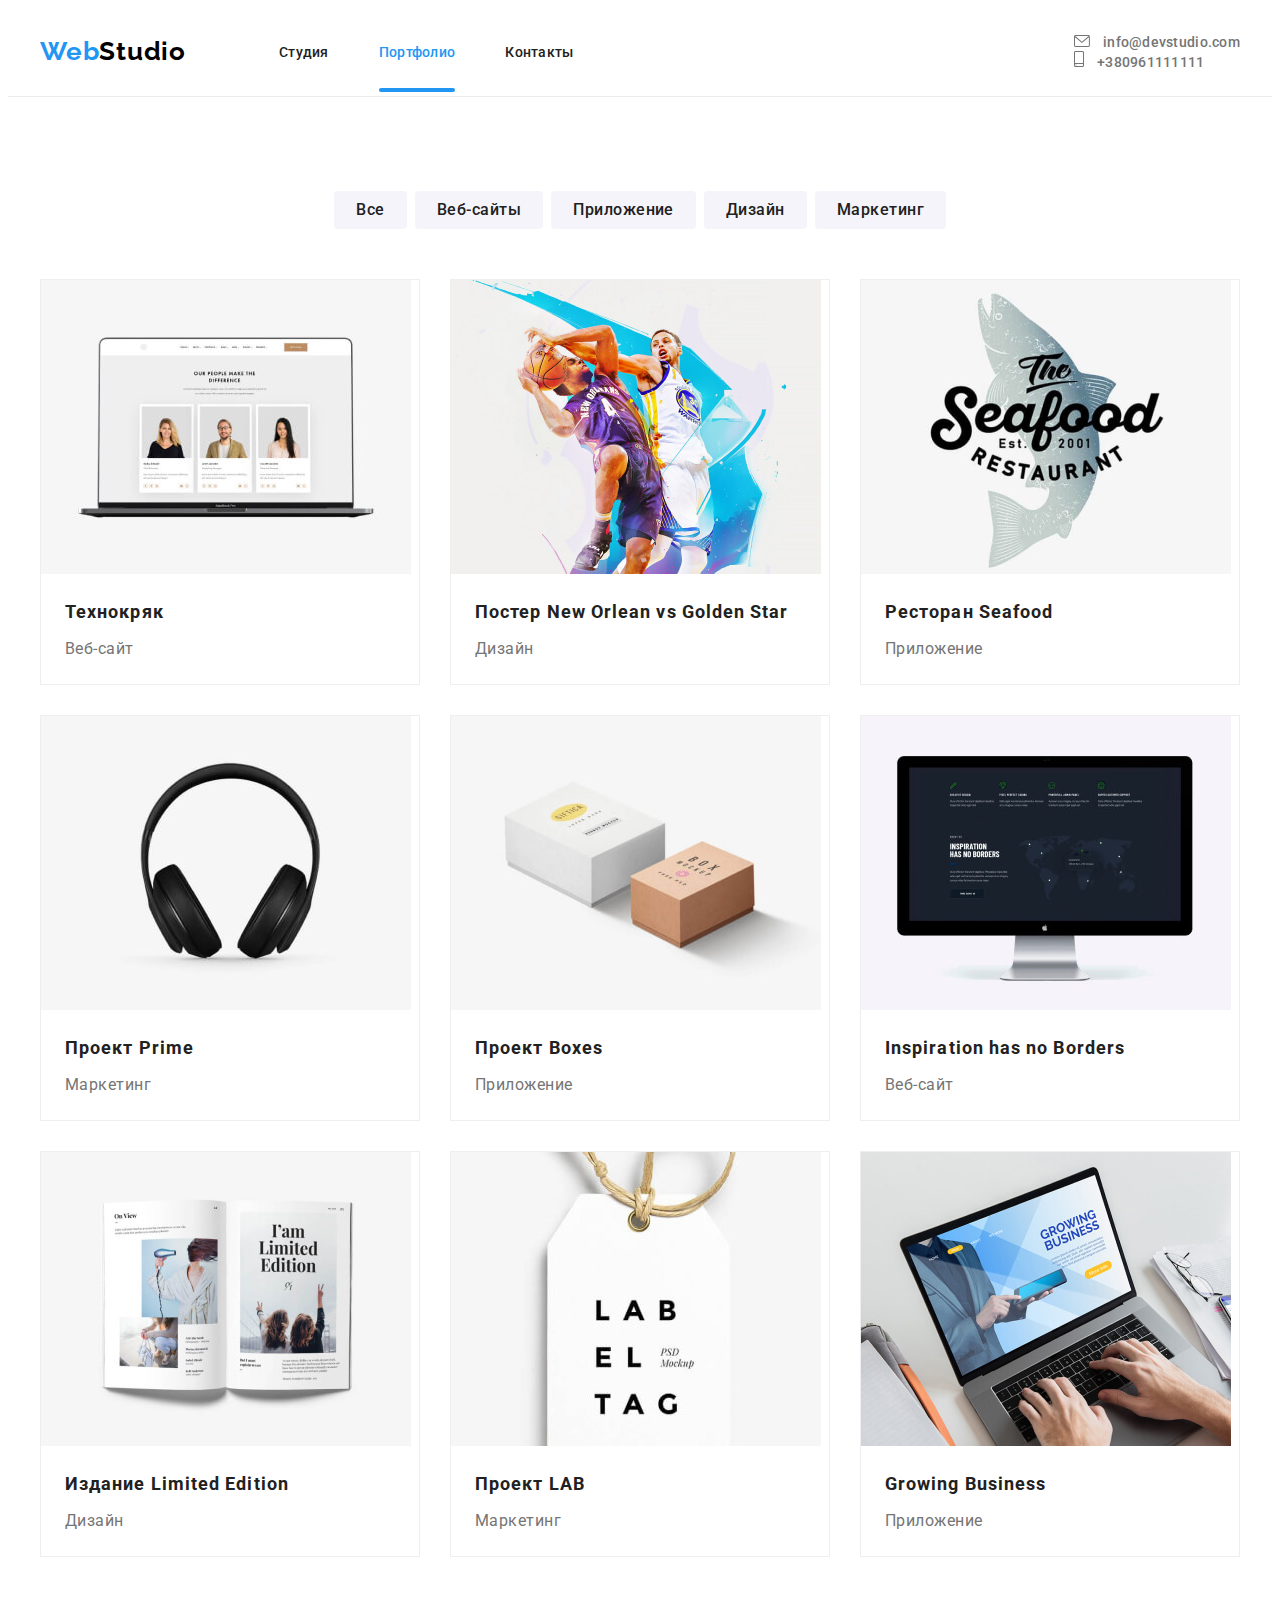
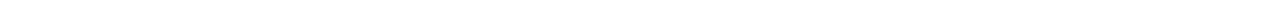
==== commit cc1383c6: "commit-6" ====
--- a/portfolio.html
+++ b/portfolio.html
@@ -20,7 +20,7 @@
   </head>
   <body>
     <!--Хедер-->
-    <!-- <header class="header">
+    <header class="header">
       <div class="container">
         <div class="header__container">
           <nav class="header__nav">
@@ -64,7 +64,7 @@
           </ul>
         </div>
       </div>
-    </header> -->
+    </header>
     <main>
       <!--Навигация-->
       <section class="nav container">
--- a/css/main.min.css
+++ b/css/main.min.css
@@ -1,2 +1,2 @@
-p,h1,h2,h3,h4,h5,h6{margin:0}ul{margin:0;padding:0}button{cursor:pointer}img{display:block;width:100%;height:auto}body{font-family:Roboto, sans-serif}.list{list-style:none}.link{text-decoration:none}.container{width:100%;margin-left:auto;margin-right:auto;padding-left:15px;padding-right:15px}@media screen and (min-width: 480px){.container{width:480px}}@media screen and (min-width: 768px){.container{width:768px}}@media screen and (min-width: 1200px){.container{width:1200px}}.btn{min-width:73px;padding:6px 22px;font-family:Roboto;font-size:16px;line-height:1.62;font-weight:500;letter-spacing:.03em;text-align:center;background-color:var(--primary-fon-color);color:var(--title-text-color);border-radius:4px;border:transparent;transition:color 250ms cubic-bezier(0.4, 0, 0.2, 1)}.btn:hover,.btn:focus{color:var(--white);background-color:var(--accent-color);box-shadow:0px 3px 1px rgba(0,0,0,0.1),0px 1px 2px rgba(0,0,0,0.08),0px 2px 2px rgba(0,0,0,0.12)}.pre-title{color:#212121;font-size:28px;line-height:1.17;font-weight:700;letter-spacing:.03em;margin-top:0;margin-bottom:30px;text-align:center}@media screen and (min-width: 1200px){.pre-title{margin-bottom:50px;font-size:36px;line-height:1.17;font-weight:700}}.after-title{font-family:Roboto;font-style:normal;font-size:14px;line-height:1.71;font-weight:400;letter-spacing:.03em}.after-title-dark{color:var(--primary-text-color)}.after-title-light{color:var(--primary-text-color)}.social-link{width:100%;height:100%;border-radius:50%;transition:background-color 250ms cubic-bezier(0.4, 0, 0.2, 1)}.social-link:hover,.social-link:focus{background-color:var(--accent-color)}.header{padding-top:16px;padding-bottom:16px;border-bottom:1px solid #ececec}@media screen and (min-width: 767px){.header{padding-top:26px;padding-bottom:26px}}@media screen and (min-width: 1200px){.header{padding-top:24px;padding-bottom:25px}}.header__container{display:flex;align-items:center;justify-content:space-between}.burger-btn{display:flex;align-items:center;justify-content:center;background-color:transparent;cursor:pointer;padding:0;line-height:0;margin-left:auto;border:none;width:40px;height:40px;color:#212121}@media screen and (min-width: 767px){.burger-btn{display:none}}.burger-icon-icon{width:40px;height:40px}.mobile-menu{position:fixed;z-index:100;top:0;left:0;width:100vw;height:100vh;padding:48px 40px;background-color:#ffffff;opacity:0;visibility:hidden;pointer-events:none;transition:opasicity 250ms linear, visibility 250ms linear}.mobile-menu.is-hidden{opacity:1;visibility:visible;pointer-events:all}.mobile-close-btn{position:absolute;top:10px;right:15px;width:40px;height:40px;background-color:transparent;cursor:pointer;padding:0;line-height:0;border:none}.close-btn-icon{width:40px;height:40px}.header__list{display:flex}@media screen and (max-width: 767px){.header__list{display:none}}.header__item:not(:last-child){margin-right:50px}.header__logo{margin-right:93px;font-family:Raleway;font-size:26px;line-height:1.19;font-weight:700;letter-spacing:.03em;color:#000000}.header__accent{color:var(--accent-color)}.header__link{position:relative;font-size:14px;line-height:1.14;font-weight:500;letter-spacing:.02em;cursor:pointer;color:var(--title-text-color);transition:color 250ms cubic-bezier(0.4, 0, 0.2, 1)}.header__link:hover,.header__link:focus{color:var(--accent-color)}.current{color:var(--accent-color)}.current::after{content:'';position:absolute;border-radius:2px;display:block;width:100%;height:4px;background-color:var(--accent-color);bottom:-32px}.header__mail,.header__tel{font-size:14px;line-height:1.14;font-weight:500;letter-spacing:.02em;color:var(--primary-text-color);transition:color 250ms cubic-bezier(0.4, 0, 0.2, 1)}.header__mail:hover,.header__mail:focus,.header__tel:hover,.header__tel:focus{color:var(--accent-color)}.header__mail:hover .header__icon,.header__mail:focus .header__icon,.header__tel:hover .header__icon,.header__tel:focus .header__icon{fill:var(--accent-color)}@media screen and (max-width: 767px){.header-adress__list{display:none}}.header-adress__item:not(:last-child){margin-right:50px}.header__icon{margin-right:10px;fill:var(--primary-text-color);transition:fill 250ms cubic-bezier(0.4, 0, 0.2, 1)}.hero{text-align:center;padding:118px 0;margin-left:auto;margin-right:auto;background:rgba(47,48,58,0.4);background-image:linear-gradient(rgba(47,48,58,0.4), rgba(47,48,58,0.4)),url(../images/hero.jpg);background-position:center;background-repeat:no-repeat;background-size:cover;background-color:var(--primary-fon-footer-color);max-width:480px;height:400px}@media screen and (min-device-pixel-ratio: 2), (min-resolution: 192dpi), (min-resolution: 2dppx){.hero{background-image:url("../images/hero2x.jpg")}}@media screen and (min-width: 768px){.hero{max-width:768px;background-image:linear-gradient(rgba(47,48,58,0.4), rgba(47,48,58,0.4)),url(../images/hero-tablet.jpg)}}@media screen and (min-width: 768px) and (min-device-pixel-ratio: 2), screen and (min-width: 768px) and (min-resolution: 192dpi), screen and (min-width: 768px) and (min-resolution: 2dppx){.hero{background-image:url("../images/hero-tablet2x.jpg")}}@media screen and (min-width: 1200px){.hero{padding-top:200px;padding-bottom:200px;max-width:1600px;height:600px;background-image:linear-gradient(rgba(47,48,58,0.4), rgba(47,48,58,0.4)),url(../images/hero-desktop.jpg)}}@media screen and (min-width: 1200px) and (min-device-pixel-ratio: 2), screen and (min-width: 1200px) and (min-resolution: 192dpi), screen and (min-width: 1200px) and (min-resolution: 2dppx){.hero{background-image:url("../images/hero-desktop2x.jpg")}}.hero-title{margin-top:0;margin-bottom:30px;margin-left:auto;margin-right:auto;max-width:360px;font-size:26px;line-height:1.62;font-weight:900;letter-spacing:.06em;text-align:center;text-transform:uppercase;color:var(--white);transition:color 250ms cubic-bezier(0.4, 0, 0.2, 1)}@media screen and (min-width: 1200px){.hero-title{max-width:695px;font-size:44px;line-height:1.36;font-weight:900;letter-spacing:.06em}}.hero-btn{padding:10px 32px;font-family:inherit;font-size:16px;line-height:1.87;font-weight:700;letter-spacing:.06em;text-align:center;border-radius:4px;border:1px solid transparent;background-color:var(--accent-color);color:var(--white);transition:background-color 250ms cubic-bezier(0.4, 0, 0.2, 1)}.hero-btn:hover,.hero-btn:focus{background-color:var(--white);color:var(--accent-color)}.about{padding-top:60px;padding-bottom:60px}@media screen and (min-width: 1200px){.about{padding-top:94px}}@media screen and (min-width: 768px){.about-list{display:flex;flex-wrap:wrap}}@media screen and (min-width: 1200px){.about-list{display:flex}}.about-item:not(:last-child){margin-right:30px}@media screen and (min-width: 768px){.about-item{flex-basis:calc(100% / 2 - 30px);display:flex;flex-wrap:wrap}}@media screen and (min-width: 1199px){.about-item{flex-basis:calc(100% / 4 - 30px)}}.about-title{margin-top:0;margin-bottom:10px;font-size:14px;line-height:1.14;font-weight:700;letter-spacing:.03em;text-transform:uppercase;color:var(--title-text-color)}@media screen and (max-width: 767px){.about-title{text-align:center}}.about-icon-box{background:#f5f4fa;width:100%;height:120px;margin-bottom:30px}.about-icon{width:70px;height:70px}.work{padding-bottom:94px}@media screen and (max-width: 1199px){.work{display:none}}.work-list{display:flex}.work-item{position:relative}.work-item:not(:last-child){margin-right:30px}.work-text{position:absolute;width:100%;bottom:0;left:0;padding:27px 0px;font-size:14px;line-height:1.14;font-weight:700;letter-spacing:.03em;text-align:center;text-transform:uppercase;color:var(--white);background:rgba(47,48,58,0.8)}.team{background-color:var(--primary-fon-color);padding-top:60px;padding-bottom:60px;margin:0px auto}@media screen and (min-width: 1200px){.team{padding-top:94px;padding-bottom:94px}}@media screen and (min-width: 768px){.team-list{display:flex;flex-wrap:wrap;margin-left:-30px;margin-bottom:-30px}}.team-item{margin-bottom:30px;background-color:#ffffff;box-shadow:0px 1px 3px rgba(0,0,0,0.12),0px 1px 1px rgba(0,0,0,0.14),0px 2px 1px rgba(0,0,0,0.2);border-radius:0px 0px 4px 4px}@media screen and (min-width: 768px){.team-item{flex-basis:calc(100% / 2 - 30px);display:flex;flex-wrap:wrap;margin-left:30px;margin-bottom:30px}}@media screen and (min-width: 1200px){.team-item{flex-basis:calc(100% / 4 - 30px)}}.team-leaders{background-color:var(--white);padding:30px 0px;margin:0 auto}.team-item-title{margin-bottom:10px;font-size:16px;line-height:1.19;font-weight:500;letter-spacing:.03em;text-align:center;color:var(--title-text-color)}.team-item-text{font-size:16px;line-height:1.19;font-weight:400;letter-spacing:.03em;text-align:center;margin-bottom:16px;color:var(--primary-text-color)}.social-link:hover .social-icon,.social-link:focus .social-icon{fill:var(--white)}.social-item{width:44px;height:44px}.social-item+.social-item{margin-left:10px}.social-icon{fill:#afb1b8;transition:fill 250ms cubic-bezier(0.4, 0, 0.2, 1)}.clients{padding-top:60px;padding-bottom:60px}@media screen and (min-width: 1200px){.clients{padding-top:94px;padding-bottom:94px}}.clients-list{display:flex;flex-wrap:wrap;justify-content:center;align-items:center;grid-gap:30px}@media screen and (min-width: 1200px){.clients-list{flex-wrap:nowrap}}.clients-item{height:90px;border-radius:4px}@media screen and (max-width: 767px){.clients-item{width:210px}}@media screen and (min-width: 768px){.clients-item{width:226px}}@media screen and (min-width: 1200px){.clients-item{width:170px}}.clients-link{padding:16px 32px;border-radius:4px;border:1px solid #afb1b8;transition:border 250ms cubic-bezier(0.4, 0, 0.2, 1)}.clients-link:hover,.clients-link:focus{border-color:var(--accent-color)}.clients-icon{fill:#afb1b8;transition:fill 250ms cubic-bezier(0.4, 0, 0.2, 1)}.clients-link:hover .clients-icon,.clients-link:focus .clients-icon{fill:var(--accent-color)}.footer{padding-top:60px;padding-bottom:60px;background-color:var(--primary-fon-footer-color)}@media screen and (max-width: 1199px){.footer{text-align:center}}.footer-container{display:block}@media screen and (min-width: 767px){.footer-container{display:flex;justify-content:center;flex-wrap:wrap;gap:30px 165px}}@media screen and (min-width: 1200px){.footer-container{display:flex;justify-content:center;gap:70px;margin-left:auto;margin-right:auto;padding:0px}}.footer-left{display:flex;flex-direction:column}@media screen and (max-width: 767px){.footer-left{margin-bottom:60px}}.footer-right{display:block;flex-direction:column;margin-left:70px;width:206px}@media screen and (max-width: 767px){.footer-right{margin:auto;margin-bottom:60px}}@media screen and (min-width: 1200px){.footer-right{margin-left:25px}}.footer-social-link{background-color:#ffffff10}.footer-social-icon{fill:var(--white)}.footer-text{margin-bottom:20px;font-size:14px;line-height:1.14;font-weight:700;letter-spacing:.03em;text-transform:uppercase;color:#ffffff}.footer-logo{margin-bottom:20px;font-family:Raleway;font-style:normal;font-size:26px;line-height:1.19;font-weight:700;letter-spacing:.03em;color:var(--white)}.footer-accent{color:var(--accent-color)}.footer-adress{margin-bottom:9px;font-style:normal;font-size:14px;line-height:1.71;font-weight:400;letter-spacing:.03em;color:var(--white)}.footer-link{margin-bottom:9px;font-family:Roboto;font-style:normal;font-size:14px;line-height:1.71;font-weight:400;letter-spacing:.03em;color:var(--primary-footer-two-color)}.after-title{margin-bottom:9px}.footer-form{display:flex}@media screen and (max-width: 1199px){.footer-form{flex-direction:column;display:flex;flex-wrap:wrap;justify-content:center;align-items:center}}.footer-form-box{display:block}.footer-form-text{margin-bottom:20px;font-size:14px;line-height:1.14;font-weight:700;letter-spacing:.03em;text-transform:uppercase;color:var(--white)}.footer-form-input{width:358px;height:50px;padding:15px;background-color:inherit;color:var(--white);border:1px solid rgba(255,255,255,0.3);border-radius:4px;outline:none}.footer-form-input:focus{border-color:var(--accent-color);outline-color:var(--accent-color)}.footer-form-input:placeholder{font-size:16px;line-height:1.25;font-weight:400;letter-spacing:.03em;align-items:center;color:rgba(255,255,255,0.6)}@media screen and (max-width: 1199px){.footer-form-input{width:450px}}.footer-form-btn{width:200px;height:50px;margin-left:12px;padding-top:10px;padding-bottom:10px;padding-right:28px;padding-left:29px;transition:color 250ms cubic-bezier(0.4, 0, 0.2, 1)}.footer-form-btn:hover .footer-form-icon,.footer-form-btn:focus .footer-form-icon{fill:var(--accent-color)}@media screen and (max-width: 1199px){.footer-form-btn{margin-left:0;margin-top:20px}}.footer-form-icon{margin-left:10px;fill:var(--white);transition:fill 250ms cubic-bezier(0.4, 0, 0.2, 1)}.backdrop{position:fixed;width:100vw;height:100vh;background:rgba(0,0,0,0.2);top:0;transition:opacity 250ms cubic-bezier(0.4, 0, 0.2, 1),visibility 250ms cubic-bezier(0.4, 0, 0.2, 1)}.backdrop.is-hidden{opacity:0;visibility:hidden;pointer-events:0}.backdrop.is-hidden .modal{transform:scale(2)}.backdrop-icon:hover,.backdrop-icon:focus{fill:var(--accent-color)}.modal{position:relative;width:528px;height:581px;padding:40px;background-color:var(--white);border-radius:4px;box-shadow:0px 1px 3px rgba(0,0,0,0.12),0px 1px 1px rgba(0,0,0,0.14),0px 2px 1px rgba(0,0,0,0.2);transform:scale(1);transition:transform 300ms ease}@media screen and (min-width: 480px){.modal{width:450px;min-height:609px}}@media screen and (min-width: 1200px){.modal{width:528px;min-height:581px}}.modal-title{margin-bottom:12px;font-size:20px;line-height:1.15;font-weight:700;letter-spacing:.03em;text-align:center;color:var(--title-text-color)}.modal-field{margin-bottom:10px}.modal-label{display:block;margin-bottom:4px;font-size:12px;line-height:1.17;font-weight:400;letter-spacing:.01em;color:var(--primary-text-color)}.modal-wrapper{display:block;position:relative}.modal-input{width:100%;height:40px;border-radius:4px;border:1px solid rgba(33,33,33,0.2);background:transparent;padding-left:42px;padding-right:20px;outline:none}.modal-input:focus{border-color:var(--accent-color)}.modal-input:focus+.modal-icon{fill:var(--accent-color)}.modal-icon{position:absolute;left:10px;top:50%;transform:translateY(-50%)}.modal-text-input{padding:12px 16px;resize:none;width:100%;height:120px;border-radius:4px;border:1px solid rgba(33,33,33,0.2);background:transparent}.modal-text-input:focus{border-color:var(--accent-color)}.modal-text-input::placeholder{font-size:12px;line-height:.86;font-weight:400;letter-spacing:.01em;color:rgba(117,117,117,0.5)}.modal-text-input:focus{outline-color:var(--accent-color)}.check-text{margin-bottom:30px;font-size:12px;line-height:1.71;font-weight:400;letter-spacing:.03em;color:var(--primary-text-color)}.check-text span{width:16px;height:15px;border:2px solid #212121;border-radius:4px;margin-right:8px}.modal-checkbox:checked+.check-text span{background-color:var(--accent-color);border:none}.check-icon{fill:var(--white)}.check-licens{color:var(--accent-color);margin-left:4px}.form-btn{width:200px;display:block;margin:0 auto;letter-spacing:0.06em}.form-btn:hover,.form-btn:focus{color:var(--white);background:#188ce8}.close-btn{position:absolute;right:8px;top:8px;width:30px;height:30px;border-radius:50%;border:1px solid rgba(0,0,0,0.1);background:var(--white)}.nav{padding-bottom:60px}@media screen and (min-width: 1200px){.nav{padding-top:94px}}.nav-list{display:flex;margin-bottom:50px}@media screen and (max-width: 767px){.nav-list{display:flex;flex-wrap:wrap;margin-bottom:40px}}@media screen and (min-width: 768px){.nav-list{display:flex;justify-content:center}}.nav-item:not(:last-child){margin-right:8px}@media screen and (max-width: 767px){.nav-item:not(:last-child){margin-bottom:15px}}.nav-btn{transition:background-color 250ms cubic-bezier(0.4, 0, 0.2, 1)}.menu-nav__list{margin-left:-30px;margin-top:-30px}@media screen and (min-width: 768px){.menu-nav__list{display:flex;flex-wrap:wrap;margin-left:-30px}}@media screen and (min-width: 1200px){.menu-nav__list{display:flex;flex-wrap:wrap}}.menu-nav__item{cursor:pointer;width:100%;margin-left:30px;margin-top:30px;border:1px solid #eeeeee;box-sizing:border-box}.menu-nav__item:hover,.menu-nav__item:focus{box-shadow:0px 1px 1px rgba(0,0,0,0.12),0px 4px 4px rgba(0,0,0,0.06),1px 4px 6px rgba(0,0,0,0.16)}.menu-nav__item:hover .menu-top__text{transform:translateY(0)}@media screen and (min-width: 768px){.menu-nav__item{flex-basis:calc(100% / 2 - 30px);display:flex;flex-wrap:wrap}}@media screen and (min-width: 1200px){.menu-nav__item{flex-basis:calc(100% / 3 - 30px)}}.menu-top__wrapper{position:relative;overflow:hidden}.menu-top__text{position:absolute;top:0;left:0;width:100%;height:100%;transform:translateY(100%);transition:transform 250ms linear;padding-top:42px;padding-bottom:56px;padding-right:67px;padding-left:50px;font-size:18px;line-height:1.56;font-weight:400;letter-spacing:.03em;color:var(--white);background:rgba(33,150,243,0.9)}.menu-nav__work{padding:20px 24px}.menu-nav__title{font-size:18px;line-height:2;font-weight:700;letter-spacing:.06em;margin-bottom:4px;color:var(--title-text-color)}.menu-nav__text{font-size:16px;line-height:1.87;font-weight:400;letter-spacing:.03em;color:var(--primary-text-color)}:root{--primary-text-color: #757575;--title-text-color: #212121;--accent-color: #2196f3;--white: #ffffff;--primary-fon-color: #f5f4fa;--primary-fon-footer-color: #2f303a;--primary-footer-two-color: rgba(255, 255, 255, 0.6)}.visually-hidden{position:absolute;white-space:nowrap;width:1px;height:1px;overflow:hidden;border:0;padding:0;clip:rect(0 0 0 0);clip-path:inset(50%);margin:-1px}.social-link,.header__nav,.header__container,.about-icon-box,.social-list,.clients-link,.footer-form-btn,.backdrop,.check-text,.check-text span,.close-btn{display:flex;align-items:center;justify-content:center}
+p,h1,h2,h3,h4,h5,h6{margin:0}ul{margin:0;padding:0}button{cursor:pointer}img{display:block;width:100%;height:auto}body{font-family:Roboto, sans-serif}.list{list-style:none}.link{text-decoration:none}.container{width:100%;margin-left:auto;margin-right:auto;padding-left:15px;padding-right:15px}@media screen and (min-width: 480px){.container{width:480px}}@media screen and (min-width: 768px){.container{width:768px}}@media screen and (min-width: 1200px){.container{width:1200px}}.btn{min-width:73px;padding:6px 22px;font-family:Roboto;font-size:16px;line-height:1.62;font-weight:500;letter-spacing:.03em;text-align:center;background-color:var(--primary-fon-color);color:var(--title-text-color);border-radius:4px;border:transparent;transition:color 250ms cubic-bezier(0.4, 0, 0.2, 1)}.btn:hover,.btn:focus{color:var(--white);background-color:var(--accent-color);box-shadow:0px 3px 1px rgba(0,0,0,0.1),0px 1px 2px rgba(0,0,0,0.08),0px 2px 2px rgba(0,0,0,0.12)}.pre-title{color:#212121;font-size:28px;line-height:1.17;font-weight:700;letter-spacing:.03em;margin-top:0;margin-bottom:30px;text-align:center}@media screen and (min-width: 1200px){.pre-title{margin-bottom:50px;font-size:36px;line-height:1.17;font-weight:700}}.after-title{font-family:Roboto;font-style:normal;font-size:14px;line-height:1.71;font-weight:400;letter-spacing:.03em}.after-title-dark{color:var(--primary-text-color)}.after-title-light{color:var(--primary-text-color)}.social-link{width:100%;height:100%;border-radius:50%;transition:background-color 250ms cubic-bezier(0.4, 0, 0.2, 1)}.social-link:hover,.social-link:focus{background-color:var(--accent-color)}.header{padding-top:16px;padding-bottom:16px;border-bottom:1px solid #ececec}@media screen and (min-width: 767px){.header{padding-top:26px;padding-bottom:26px}}@media screen and (min-width: 1200px){.header{padding-top:24px;padding-bottom:25px}}.header__container{display:flex;align-items:center;justify-content:space-between}.burger-btn{display:flex;align-items:center;justify-content:center;background-color:transparent;cursor:pointer;padding:0;line-height:0;margin-left:auto;border:none;width:40px;height:40px;color:#212121}@media screen and (min-width: 767px){.burger-btn{display:none}}.burger-icon-icon{width:40px;height:40px}.mobile-menu{position:fixed;z-index:100;top:0;left:0;width:100vw;height:100vh;padding:48px 40px;background-color:#ffffff;opacity:0;visibility:hidden;pointer-events:none;transition:opasicity 250ms linear, visibility 250ms linear}.mobile-menu.is-hidden{opacity:1;visibility:visible;pointer-events:all}.mobile-close-btn{position:absolute;top:10px;right:15px;width:40px;height:40px;background-color:transparent;cursor:pointer;padding:0;line-height:0;border:none}.close-btn-icon{width:40px;height:40px}.header__list{display:flex}@media screen and (max-width: 767px){.header__list{display:none}}.header__item:not(:last-child){margin-right:50px}.header__logo{margin-right:93px;font-family:Raleway;font-size:26px;line-height:1.19;font-weight:700;letter-spacing:.03em;color:#000000}.header__accent{color:var(--accent-color)}.header__link{position:relative;font-size:14px;line-height:1.14;font-weight:500;letter-spacing:.02em;cursor:pointer;color:var(--title-text-color);transition:color 250ms cubic-bezier(0.4, 0, 0.2, 1)}.header__link:hover,.header__link:focus{color:var(--accent-color)}.current{color:var(--accent-color)}.current::after{content:'';position:absolute;border-radius:2px;display:block;width:100%;height:4px;background-color:var(--accent-color);bottom:-32px}.header__mail,.header__tel{font-size:14px;line-height:1.14;font-weight:500;letter-spacing:.02em;color:var(--primary-text-color);transition:color 250ms cubic-bezier(0.4, 0, 0.2, 1)}.header__mail:hover,.header__mail:focus,.header__tel:hover,.header__tel:focus{color:var(--accent-color)}.header__mail:hover .header__icon,.header__mail:focus .header__icon,.header__tel:hover .header__icon,.header__tel:focus .header__icon{fill:var(--accent-color)}@media screen and (max-width: 767px){.header-adress__list{display:none}}@media screen and (min-width: 768px) and (max-width: 1199px){.header-adress__list{flex-direction:column;align-content:center}}.header__icon{margin-right:10px;fill:var(--primary-text-color);transition:fill 250ms cubic-bezier(0.4, 0, 0.2, 1)}.hero{text-align:center;padding:118px 0;margin-left:auto;margin-right:auto;background:rgba(47,48,58,0.4);background-image:linear-gradient(rgba(47,48,58,0.4), rgba(47,48,58,0.4)),url(../images/hero.jpg);background-position:center;background-repeat:no-repeat;background-size:cover;background-color:var(--primary-fon-footer-color);max-width:480px;height:400px}@media screen and (min-device-pixel-ratio: 2), (min-resolution: 192dpi), (min-resolution: 2dppx){.hero{background-image:url("../images/hero2x.jpg")}}@media screen and (min-width: 768px){.hero{max-width:768px;background-image:linear-gradient(rgba(47,48,58,0.4), rgba(47,48,58,0.4)),url(../images/hero-tablet.jpg)}}@media screen and (min-width: 768px) and (min-device-pixel-ratio: 2), screen and (min-width: 768px) and (min-resolution: 192dpi), screen and (min-width: 768px) and (min-resolution: 2dppx){.hero{background-image:url("../images/hero-tablet2x.jpg")}}@media screen and (min-width: 1200px){.hero{padding-top:200px;padding-bottom:200px;max-width:1600px;height:600px;background-image:linear-gradient(rgba(47,48,58,0.4), rgba(47,48,58,0.4)),url(../images/hero-desktop.jpg)}}@media screen and (min-width: 1200px) and (min-device-pixel-ratio: 2), screen and (min-width: 1200px) and (min-resolution: 192dpi), screen and (min-width: 1200px) and (min-resolution: 2dppx){.hero{background-image:url("../images/hero-desktop2x.jpg")}}.hero-title{margin-top:0;margin-bottom:30px;margin-left:auto;margin-right:auto;max-width:360px;font-size:26px;line-height:1.62;font-weight:900;letter-spacing:.06em;text-align:center;text-transform:uppercase;color:var(--white);transition:color 250ms cubic-bezier(0.4, 0, 0.2, 1)}@media screen and (min-width: 1200px){.hero-title{max-width:695px;font-size:44px;line-height:1.36;font-weight:900;letter-spacing:.06em}}.hero-btn{padding:10px 32px;font-family:inherit;font-size:16px;line-height:1.87;font-weight:700;letter-spacing:.06em;text-align:center;border-radius:4px;border:1px solid transparent;background-color:var(--accent-color);color:var(--white);transition:background-color 250ms cubic-bezier(0.4, 0, 0.2, 1)}.hero-btn:hover,.hero-btn:focus{background-color:var(--white);color:var(--accent-color)}.about{padding-top:60px;padding-bottom:60px}@media screen and (min-width: 1200px){.about{padding-top:94px}}@media screen and (min-width: 768px){.about-list{display:flex;flex-wrap:wrap}}@media screen and (min-width: 1200px){.about-list{display:flex}}.about-item:not(:last-child){margin-right:30px}@media screen and (min-width: 768px){.about-item{flex-basis:calc(100% / 2 - 30px);display:flex;flex-wrap:wrap}}@media screen and (min-width: 1199px){.about-item{flex-basis:calc(100% / 4 - 30px)}}.about-title{margin-top:0;margin-bottom:10px;font-size:14px;line-height:1.14;font-weight:700;letter-spacing:.03em;text-transform:uppercase;color:var(--title-text-color)}@media screen and (max-width: 767px){.about-title{text-align:center}}.about-icon-box{background:#f5f4fa;width:100%;height:120px;margin-bottom:30px}.about-icon{width:70px;height:70px}.work{padding-bottom:94px}@media screen and (max-width: 1199px){.work{display:none}}.work-list{display:flex}.work-item{position:relative}.work-item:not(:last-child){margin-right:30px}.work-text{position:absolute;width:100%;bottom:0;left:0;padding:27px 0px;font-size:14px;line-height:1.14;font-weight:700;letter-spacing:.03em;text-align:center;text-transform:uppercase;color:var(--white);background:rgba(47,48,58,0.8)}.team{background-color:var(--primary-fon-color);padding-top:60px;padding-bottom:60px;margin:0px auto}@media screen and (min-width: 1200px){.team{padding-top:94px;padding-bottom:94px}}@media screen and (min-width: 768px){.team-list{display:flex;flex-wrap:wrap;margin-left:-30px;margin-bottom:-30px}}.team-item{margin-bottom:30px;background-color:#ffffff;box-shadow:0px 1px 3px rgba(0,0,0,0.12),0px 1px 1px rgba(0,0,0,0.14),0px 2px 1px rgba(0,0,0,0.2);border-radius:0px 0px 4px 4px}@media screen and (min-width: 768px){.team-item{flex-basis:calc(100% / 2 - 30px);display:flex;flex-wrap:wrap;margin-left:30px;margin-bottom:30px}}@media screen and (min-width: 1200px){.team-item{flex-basis:calc(100% / 4 - 30px)}}.team-leaders{background-color:var(--white);padding:30px 0px;margin:0 auto}.team-item-title{margin-bottom:10px;font-size:16px;line-height:1.19;font-weight:500;letter-spacing:.03em;text-align:center;color:var(--title-text-color)}.team-item-text{font-size:16px;line-height:1.19;font-weight:400;letter-spacing:.03em;text-align:center;margin-bottom:16px;color:var(--primary-text-color)}.social-link:hover .social-icon,.social-link:focus .social-icon{fill:var(--white)}.social-item{width:44px;height:44px}.social-item+.social-item{margin-left:10px}.social-icon{fill:#afb1b8;transition:fill 250ms cubic-bezier(0.4, 0, 0.2, 1)}.clients{padding-top:60px;padding-bottom:60px}@media screen and (min-width: 1200px){.clients{padding-top:94px;padding-bottom:94px}}.clients-list{display:flex;flex-wrap:wrap;justify-content:center;align-items:center;grid-gap:30px}@media screen and (min-width: 1200px){.clients-list{flex-wrap:nowrap}}.clients-item{height:90px;border-radius:4px}@media screen and (max-width: 767px){.clients-item{width:210px}}@media screen and (min-width: 768px){.clients-item{width:226px}}@media screen and (min-width: 1200px){.clients-item{width:170px}}.clients-link{padding:16px 32px;border-radius:4px;border:1px solid #afb1b8;transition:border 250ms cubic-bezier(0.4, 0, 0.2, 1)}.clients-link:hover,.clients-link:focus{border-color:var(--accent-color)}.clients-icon{fill:#afb1b8;transition:fill 250ms cubic-bezier(0.4, 0, 0.2, 1)}.clients-link:hover .clients-icon,.clients-link:focus .clients-icon{fill:var(--accent-color)}.footer{padding-top:60px;padding-bottom:60px;background-color:var(--primary-fon-footer-color)}@media screen and (max-width: 1199px){.footer{text-align:center}}.footer-container{display:block}@media screen and (min-width: 767px){.footer-container{display:flex;justify-content:center;flex-wrap:wrap;gap:30px 165px}}@media screen and (min-width: 1200px){.footer-container{display:flex;justify-content:center;gap:70px;margin-left:auto;margin-right:auto;padding:0px}}.footer-left{display:flex;flex-direction:column}@media screen and (max-width: 767px){.footer-left{margin-bottom:60px}}.footer-right{display:block;flex-direction:column;margin-left:70px;width:206px}@media screen and (max-width: 767px){.footer-right{margin:auto;margin-bottom:60px}}@media screen and (min-width: 1200px){.footer-right{margin-left:25px}}.footer-social-link{background-color:#ffffff10}.footer-social-icon{fill:var(--white)}.footer-text{margin-bottom:20px;font-size:14px;line-height:1.14;font-weight:700;letter-spacing:.03em;text-transform:uppercase;color:#ffffff}.footer-logo{margin-bottom:20px;font-family:Raleway;font-style:normal;font-size:26px;line-height:1.19;font-weight:700;letter-spacing:.03em;color:var(--white)}.footer-accent{color:var(--accent-color)}.footer-adress{margin-bottom:9px;font-style:normal;font-size:14px;line-height:1.71;font-weight:400;letter-spacing:.03em;color:var(--white)}.footer-link{margin-bottom:9px;font-family:Roboto;font-style:normal;font-size:14px;line-height:1.71;font-weight:400;letter-spacing:.03em;color:var(--primary-footer-two-color)}.after-title{margin-bottom:9px}.footer-form{display:flex}@media screen and (max-width: 1199px){.footer-form{flex-direction:column;display:flex;flex-wrap:wrap;justify-content:center;align-items:center}}.footer-form-box{display:block}.footer-form-text{margin-bottom:20px;font-size:14px;line-height:1.14;font-weight:700;letter-spacing:.03em;text-transform:uppercase;color:var(--white)}.footer-form-input{width:358px;height:50px;padding:15px;background-color:inherit;color:var(--white);border:1px solid rgba(255,255,255,0.3);border-radius:4px;outline:none}.footer-form-input:focus{border-color:var(--accent-color);outline-color:var(--accent-color)}.footer-form-input:placeholder{font-size:16px;line-height:1.25;font-weight:400;letter-spacing:.03em;align-items:center;color:rgba(255,255,255,0.6)}@media screen and (max-width: 1199px){.footer-form-input{width:450px}}.footer-form-btn{width:200px;height:50px;margin-left:12px;padding-top:10px;padding-bottom:10px;padding-right:28px;padding-left:29px;transition:color 250ms cubic-bezier(0.4, 0, 0.2, 1)}.footer-form-btn:hover .footer-form-icon,.footer-form-btn:focus .footer-form-icon{fill:var(--accent-color)}@media screen and (max-width: 1199px){.footer-form-btn{margin-left:0;margin-top:20px}}.footer-form-icon{margin-left:10px;fill:var(--white);transition:fill 250ms cubic-bezier(0.4, 0, 0.2, 1)}.backdrop{position:fixed;width:100vw;height:100vh;background:rgba(0,0,0,0.2);top:0;transition:opacity 250ms cubic-bezier(0.4, 0, 0.2, 1),visibility 250ms cubic-bezier(0.4, 0, 0.2, 1)}.backdrop.is-hidden{opacity:0;visibility:hidden;pointer-events:0}.backdrop.is-hidden .modal{transform:scale(2)}.backdrop-icon:hover,.backdrop-icon:focus{fill:var(--accent-color)}.modal{position:relative;width:528px;height:581px;padding:40px;background-color:var(--white);border-radius:4px;box-shadow:0px 1px 3px rgba(0,0,0,0.12),0px 1px 1px rgba(0,0,0,0.14),0px 2px 1px rgba(0,0,0,0.2);transform:scale(1);transition:transform 300ms ease}@media screen and (min-width: 480px){.modal{width:450px;min-height:609px}}@media screen and (min-width: 1200px){.modal{width:528px;min-height:581px}}.modal-title{margin-bottom:12px;font-size:20px;line-height:1.15;font-weight:700;letter-spacing:.03em;text-align:center;color:var(--title-text-color)}.modal-field{margin-bottom:10px}.modal-label{display:block;margin-bottom:4px;font-size:12px;line-height:1.17;font-weight:400;letter-spacing:.01em;color:var(--primary-text-color)}.modal-wrapper{display:block;position:relative}.modal-input{width:100%;height:40px;border-radius:4px;border:1px solid rgba(33,33,33,0.2);background:transparent;padding-left:42px;padding-right:20px;outline:none}.modal-input:focus{border-color:var(--accent-color)}.modal-input:focus+.modal-icon{fill:var(--accent-color)}.modal-icon{position:absolute;left:10px;top:50%;transform:translateY(-50%)}.modal-text-input{padding:12px 16px;resize:none;width:100%;height:120px;border-radius:4px;border:1px solid rgba(33,33,33,0.2);background:transparent}.modal-text-input:focus{border-color:var(--accent-color)}.modal-text-input::placeholder{font-size:12px;line-height:.86;font-weight:400;letter-spacing:.01em;color:rgba(117,117,117,0.5)}.modal-text-input:focus{outline-color:var(--accent-color)}.check-text{margin-bottom:30px;font-size:12px;line-height:1.71;font-weight:400;letter-spacing:.03em;color:var(--primary-text-color)}.check-text span{width:16px;height:15px;border:2px solid #212121;border-radius:4px;margin-right:8px}.modal-checkbox:checked+.check-text span{background-color:var(--accent-color);border:none}.check-icon{fill:var(--white)}.check-licens{color:var(--accent-color);margin-left:4px}.form-btn{width:200px;display:block;margin:0 auto;letter-spacing:0.06em}.form-btn:hover,.form-btn:focus{color:var(--white);background:#188ce8}.close-btn{position:absolute;right:8px;top:8px;width:30px;height:30px;border-radius:50%;border:1px solid rgba(0,0,0,0.1);background:var(--white)}.nav{padding-bottom:60px}@media screen and (min-width: 1200px){.nav{padding-top:94px}}.nav-list{display:flex;margin-bottom:50px}@media screen and (max-width: 767px){.nav-list{display:flex;flex-wrap:wrap;margin-bottom:40px}}@media screen and (min-width: 768px){.nav-list{display:flex;justify-content:center}}.nav-item:not(:last-child){margin-right:8px}@media screen and (max-width: 767px){.nav-item:not(:last-child){margin-bottom:15px}}.nav-btn{transition:background-color 250ms cubic-bezier(0.4, 0, 0.2, 1)}.menu-nav__list{margin-left:-30px;margin-top:-30px}@media screen and (min-width: 768px){.menu-nav__list{display:flex;flex-wrap:wrap;margin-left:-30px}}@media screen and (min-width: 1200px){.menu-nav__list{display:flex;flex-wrap:wrap}}.menu-nav__item{cursor:pointer;width:100%;margin-left:30px;margin-top:30px;border:1px solid #eeeeee;box-sizing:border-box}.menu-nav__item:hover,.menu-nav__item:focus{box-shadow:0px 1px 1px rgba(0,0,0,0.12),0px 4px 4px rgba(0,0,0,0.06),1px 4px 6px rgba(0,0,0,0.16)}.menu-nav__item:hover .menu-top__text{transform:translateY(0)}@media screen and (min-width: 768px){.menu-nav__item{flex-basis:calc(100% / 2 - 30px);display:flex;flex-wrap:wrap}}@media screen and (min-width: 1200px){.menu-nav__item{flex-basis:calc(100% / 3 - 30px)}}.menu-top__wrapper{position:relative;overflow:hidden}.menu-top__text{position:absolute;top:0;left:0;width:100%;height:100%;transform:translateY(100%);transition:transform 250ms linear;padding-top:42px;padding-bottom:56px;padding-right:67px;padding-left:50px;font-size:18px;line-height:1.56;font-weight:400;letter-spacing:.03em;color:var(--white);background:rgba(33,150,243,0.9)}.menu-nav__work{padding:20px 24px}.menu-nav__title{font-size:18px;line-height:2;font-weight:700;letter-spacing:.06em;margin-bottom:4px;color:var(--title-text-color)}.menu-nav__text{font-size:16px;line-height:1.87;font-weight:400;letter-spacing:.03em;color:var(--primary-text-color)}:root{--primary-text-color: #757575;--title-text-color: #212121;--accent-color: #2196f3;--white: #ffffff;--primary-fon-color: #f5f4fa;--primary-fon-footer-color: #2f303a;--primary-footer-two-color: rgba(255, 255, 255, 0.6)}.visually-hidden{position:absolute;white-space:nowrap;width:1px;height:1px;overflow:hidden;border:0;padding:0;clip:rect(0 0 0 0);clip-path:inset(50%);margin:-1px}.social-link,.header__nav,.about-icon-box,.social-list,.clients-link,.footer-form-btn,.backdrop,.check-text,.check-text span,.close-btn{display:flex;align-items:center;justify-content:center}
 /*# sourceMappingURL=main.min.css.map */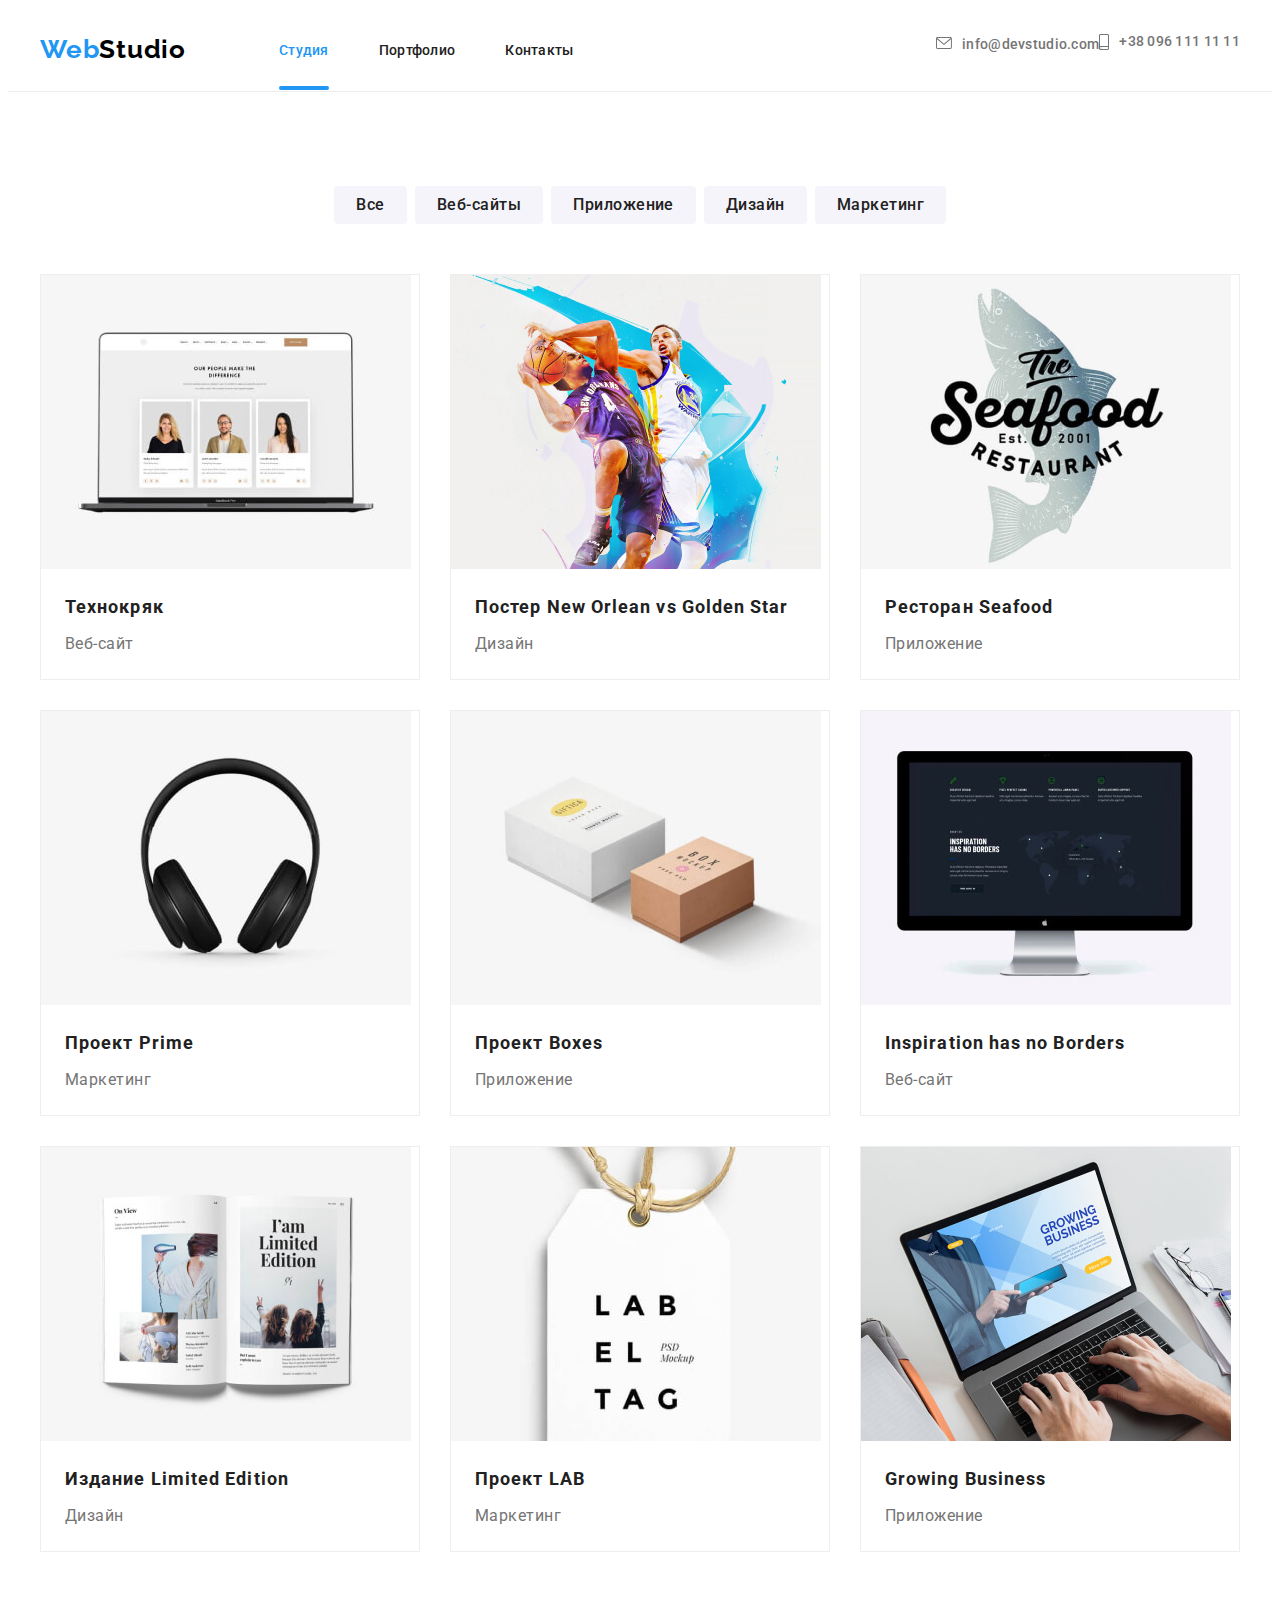
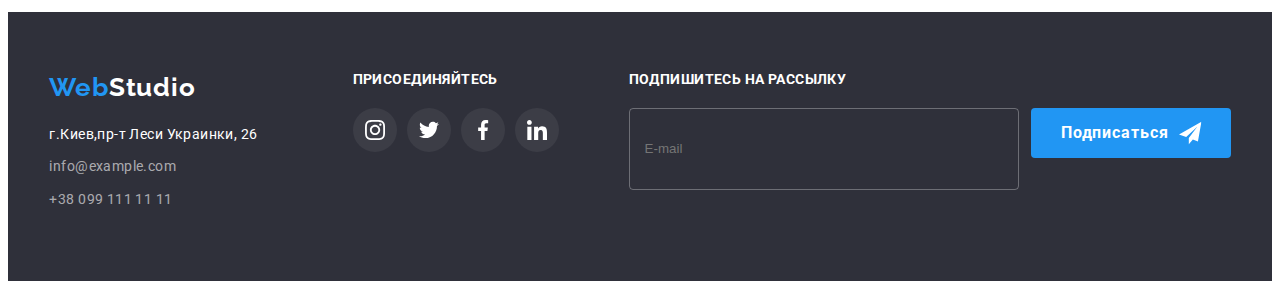
==== commit 4966fa4b: "commit-7" ====
--- a/portfolio.html
+++ b/portfolio.html
@@ -19,7 +19,7 @@
     <link rel="stylesheet" href="./css/main.min.css" />
   </head>
   <body>
-    <!--Хедер-->
+     <!--Хедер-->
     <header class="header">
       <div class="container">
         <div class="header__container">
@@ -29,10 +29,10 @@
             </a>
             <ul class="header__list list">
               <li class="header__item">
-                <a href="./index.html" class="header__link link">Студия</a>
+                <a href="./index.html" class="header__link link current">Студия</a>
               </li>
               <li class="header__item">
-                <a href="./portfolio.html" class="header__link link current"
+                <a href="./portfolio.html" class="header__link link "
                   >Портфолио</a
                 >
               </li>
@@ -41,27 +41,72 @@
               </li>
             </ul>
           </nav>
-
-          <ul class="header-adress__list list">
+           <ul class="header-adress__list list">
             <li class="header-adress__item">
               <a class="header__mail link" href="mailto:info@devstudio.com">
                 <svg class="header__icon" width="16" height="12">
                   <use href="./images/symbol-defs.svg#envelope"></use>
                 </svg>
-
                 info@devstudio.com
               </a>
             </li>
             <li class="header-adress__item">
-              <a class="header__tel link" href="tel:+380961111111">
+              <a class="header__tel link" href="tel:+38 096 111 11 11">
                 <svg class="header__icon" width="10" height="16">
                   <use href="./images/symbol-defs.svg#smartphone"></use>
                 </svg>
-
-                +380961111111
+                +38 096 111 11 11
               </a>
             </li>
           </ul>
+
+           <!--START Mobile Menu -->
+          <button class="burger-btn" data-menu-open>
+            <svg class="burger-icon-icon" width="24" height="16">
+              <use href="./images/symbol-defs.svg#burger-btn"></use>
+            </svg>
+          </button>
+          </div>
+          <div class="mobile-menu flex" data-menu>
+            <div>
+           <button class="mobile-close-btn" data-menu-close>
+              <svg class="close-btn-icon">
+                <use href="./images/symbol-defs.svg#close-black-2"></use>
+              </svg>
+            </button>
+              <ul class="mobile-menu-list list">
+                <li class="mobile-menu-list__item">
+                  <a class="mobile-menu__link link " href>Студия</a>
+                </li>
+                <li class="mobile-menu-list__item">
+                  <a class="mobile-menu__link link current" href="./portfolio.html"
+                    >Портфолио</a
+                  >
+                </li>
+                <li class="mobile-menu-list__item">
+                  <a class="mobile-menu__link link" href="">Контакты</a>
+                </li>
+              </ul>
+            
+            </div>
+            <div class="mobile-menu-list__down">
+              <a
+                class="mobile-menu-link__tel link"
+                href="tel:+380961111111"
+              >+38 096 111 11 11</a>
+              <a
+                class="mobile-menu-link__mail link"
+                href="mailto:info@devstudio.com"
+              >info@devstudio.com</a>
+
+              <ul class="mobile-menu-list__social list">
+                <li class="mobile-menu-list__social-item">Instagram</li>
+                <li class="mobile-menu-list__social-item">Twitter</li>
+                <li class="mobile-menu-list__social-item">Facebook</li>
+                <li class="mobile-menu-list__social-item">LinkedIn</li>
+              </ul>
+            </div>
+          </div>
         </div>
       </div>
     </header>
@@ -485,7 +530,7 @@
     </main>
 
     <!-- Футер -->
-    <!-- <footer class="footer">
+    <footer class="footer">
       <div class="container footer-container">
         <div class="footer-left">
           <a href="./index.html" class="footer-logo link">
@@ -496,9 +541,9 @@
           </address>
           <address class="footer-link link">info@example.com</address>
           <address class="footer-link link">+38 099 111 11 11</address>
-        </div> -->
-    <!-- Футер "Присоединяйтесь" -->
-    <!-- <div class="footer-right">
+        </div>
+        <!-- Футер "Присоединяйтесь" -->
+        <div class="footer-right">
           <h3 class="footer-text">ПРИСОЕДИНЯЙТЕСЬ</h3>
           <ul class="footer-social-list social-list list">
             <li class="social-item">
@@ -546,10 +591,10 @@
               </a>
             </li>
           </ul>
-        </div> -->
-
-    <!-- Футер "Подпишитесь" -->
-    <!-- <div class="footer-form-box">
+        </div>
+
+        <!-- Футер "Подпишитесь" -->
+        <div class="footer-form-box">
           <h3 class="footer-form-text">ПОДПИШИТЕСЬ НА РАССЫЛКУ</h3>
           <form class="footer-form" action="">
             <input
@@ -567,6 +612,7 @@
           </form>
         </div>
       </div>
-    </footer> -->
+    </footer>
+     <script src="./js/menu.js"></script>
   </body>
 </html>
--- a/css/main.min.css
+++ b/css/main.min.css
@@ -1,2 +1,2 @@
-p,h1,h2,h3,h4,h5,h6{margin:0}ul{margin:0;padding:0}button{cursor:pointer}img{display:block;width:100%;height:auto}body{font-family:Roboto, sans-serif}.list{list-style:none}.link{text-decoration:none}.container{width:100%;margin-left:auto;margin-right:auto;padding-left:15px;padding-right:15px}@media screen and (min-width: 480px){.container{width:480px}}@media screen and (min-width: 768px){.container{width:768px}}@media screen and (min-width: 1200px){.container{width:1200px}}.btn{min-width:73px;padding:6px 22px;font-family:Roboto;font-size:16px;line-height:1.62;font-weight:500;letter-spacing:.03em;text-align:center;background-color:var(--primary-fon-color);color:var(--title-text-color);border-radius:4px;border:transparent;transition:color 250ms cubic-bezier(0.4, 0, 0.2, 1)}.btn:hover,.btn:focus{color:var(--white);background-color:var(--accent-color);box-shadow:0px 3px 1px rgba(0,0,0,0.1),0px 1px 2px rgba(0,0,0,0.08),0px 2px 2px rgba(0,0,0,0.12)}.pre-title{color:#212121;font-size:28px;line-height:1.17;font-weight:700;letter-spacing:.03em;margin-top:0;margin-bottom:30px;text-align:center}@media screen and (min-width: 1200px){.pre-title{margin-bottom:50px;font-size:36px;line-height:1.17;font-weight:700}}.after-title{font-family:Roboto;font-style:normal;font-size:14px;line-height:1.71;font-weight:400;letter-spacing:.03em}.after-title-dark{color:var(--primary-text-color)}.after-title-light{color:var(--primary-text-color)}.social-link{width:100%;height:100%;border-radius:50%;transition:background-color 250ms cubic-bezier(0.4, 0, 0.2, 1)}.social-link:hover,.social-link:focus{background-color:var(--accent-color)}.header{padding-top:16px;padding-bottom:16px;border-bottom:1px solid #ececec}@media screen and (min-width: 767px){.header{padding-top:26px;padding-bottom:26px}}@media screen and (min-width: 1200px){.header{padding-top:24px;padding-bottom:25px}}.header__container{display:flex;align-items:center;justify-content:space-between}.burger-btn{display:flex;align-items:center;justify-content:center;background-color:transparent;cursor:pointer;padding:0;line-height:0;margin-left:auto;border:none;width:40px;height:40px;color:#212121}@media screen and (min-width: 767px){.burger-btn{display:none}}.burger-icon-icon{width:40px;height:40px}.mobile-menu{position:fixed;z-index:100;top:0;left:0;width:100vw;height:100vh;padding:48px 40px;background-color:#ffffff;opacity:0;visibility:hidden;pointer-events:none;transition:opasicity 250ms linear, visibility 250ms linear}.mobile-menu.is-hidden{opacity:1;visibility:visible;pointer-events:all}.mobile-close-btn{position:absolute;top:10px;right:15px;width:40px;height:40px;background-color:transparent;cursor:pointer;padding:0;line-height:0;border:none}.close-btn-icon{width:40px;height:40px}.header__list{display:flex}@media screen and (max-width: 767px){.header__list{display:none}}.header__item:not(:last-child){margin-right:50px}.header__logo{margin-right:93px;font-family:Raleway;font-size:26px;line-height:1.19;font-weight:700;letter-spacing:.03em;color:#000000}.header__accent{color:var(--accent-color)}.header__link{position:relative;font-size:14px;line-height:1.14;font-weight:500;letter-spacing:.02em;cursor:pointer;color:var(--title-text-color);transition:color 250ms cubic-bezier(0.4, 0, 0.2, 1)}.header__link:hover,.header__link:focus{color:var(--accent-color)}.current{color:var(--accent-color)}.current::after{content:'';position:absolute;border-radius:2px;display:block;width:100%;height:4px;background-color:var(--accent-color);bottom:-32px}.header__mail,.header__tel{font-size:14px;line-height:1.14;font-weight:500;letter-spacing:.02em;color:var(--primary-text-color);transition:color 250ms cubic-bezier(0.4, 0, 0.2, 1)}.header__mail:hover,.header__mail:focus,.header__tel:hover,.header__tel:focus{color:var(--accent-color)}.header__mail:hover .header__icon,.header__mail:focus .header__icon,.header__tel:hover .header__icon,.header__tel:focus .header__icon{fill:var(--accent-color)}@media screen and (max-width: 767px){.header-adress__list{display:none}}@media screen and (min-width: 768px) and (max-width: 1199px){.header-adress__list{flex-direction:column;align-content:center}}.header__icon{margin-right:10px;fill:var(--primary-text-color);transition:fill 250ms cubic-bezier(0.4, 0, 0.2, 1)}.hero{text-align:center;padding:118px 0;margin-left:auto;margin-right:auto;background:rgba(47,48,58,0.4);background-image:linear-gradient(rgba(47,48,58,0.4), rgba(47,48,58,0.4)),url(../images/hero.jpg);background-position:center;background-repeat:no-repeat;background-size:cover;background-color:var(--primary-fon-footer-color);max-width:480px;height:400px}@media screen and (min-device-pixel-ratio: 2), (min-resolution: 192dpi), (min-resolution: 2dppx){.hero{background-image:url("../images/hero2x.jpg")}}@media screen and (min-width: 768px){.hero{max-width:768px;background-image:linear-gradient(rgba(47,48,58,0.4), rgba(47,48,58,0.4)),url(../images/hero-tablet.jpg)}}@media screen and (min-width: 768px) and (min-device-pixel-ratio: 2), screen and (min-width: 768px) and (min-resolution: 192dpi), screen and (min-width: 768px) and (min-resolution: 2dppx){.hero{background-image:url("../images/hero-tablet2x.jpg")}}@media screen and (min-width: 1200px){.hero{padding-top:200px;padding-bottom:200px;max-width:1600px;height:600px;background-image:linear-gradient(rgba(47,48,58,0.4), rgba(47,48,58,0.4)),url(../images/hero-desktop.jpg)}}@media screen and (min-width: 1200px) and (min-device-pixel-ratio: 2), screen and (min-width: 1200px) and (min-resolution: 192dpi), screen and (min-width: 1200px) and (min-resolution: 2dppx){.hero{background-image:url("../images/hero-desktop2x.jpg")}}.hero-title{margin-top:0;margin-bottom:30px;margin-left:auto;margin-right:auto;max-width:360px;font-size:26px;line-height:1.62;font-weight:900;letter-spacing:.06em;text-align:center;text-transform:uppercase;color:var(--white);transition:color 250ms cubic-bezier(0.4, 0, 0.2, 1)}@media screen and (min-width: 1200px){.hero-title{max-width:695px;font-size:44px;line-height:1.36;font-weight:900;letter-spacing:.06em}}.hero-btn{padding:10px 32px;font-family:inherit;font-size:16px;line-height:1.87;font-weight:700;letter-spacing:.06em;text-align:center;border-radius:4px;border:1px solid transparent;background-color:var(--accent-color);color:var(--white);transition:background-color 250ms cubic-bezier(0.4, 0, 0.2, 1)}.hero-btn:hover,.hero-btn:focus{background-color:var(--white);color:var(--accent-color)}.about{padding-top:60px;padding-bottom:60px}@media screen and (min-width: 1200px){.about{padding-top:94px}}@media screen and (min-width: 768px){.about-list{display:flex;flex-wrap:wrap}}@media screen and (min-width: 1200px){.about-list{display:flex}}.about-item:not(:last-child){margin-right:30px}@media screen and (min-width: 768px){.about-item{flex-basis:calc(100% / 2 - 30px);display:flex;flex-wrap:wrap}}@media screen and (min-width: 1199px){.about-item{flex-basis:calc(100% / 4 - 30px)}}.about-title{margin-top:0;margin-bottom:10px;font-size:14px;line-height:1.14;font-weight:700;letter-spacing:.03em;text-transform:uppercase;color:var(--title-text-color)}@media screen and (max-width: 767px){.about-title{text-align:center}}.about-icon-box{background:#f5f4fa;width:100%;height:120px;margin-bottom:30px}.about-icon{width:70px;height:70px}.work{padding-bottom:94px}@media screen and (max-width: 1199px){.work{display:none}}.work-list{display:flex}.work-item{position:relative}.work-item:not(:last-child){margin-right:30px}.work-text{position:absolute;width:100%;bottom:0;left:0;padding:27px 0px;font-size:14px;line-height:1.14;font-weight:700;letter-spacing:.03em;text-align:center;text-transform:uppercase;color:var(--white);background:rgba(47,48,58,0.8)}.team{background-color:var(--primary-fon-color);padding-top:60px;padding-bottom:60px;margin:0px auto}@media screen and (min-width: 1200px){.team{padding-top:94px;padding-bottom:94px}}@media screen and (min-width: 768px){.team-list{display:flex;flex-wrap:wrap;margin-left:-30px;margin-bottom:-30px}}.team-item{margin-bottom:30px;background-color:#ffffff;box-shadow:0px 1px 3px rgba(0,0,0,0.12),0px 1px 1px rgba(0,0,0,0.14),0px 2px 1px rgba(0,0,0,0.2);border-radius:0px 0px 4px 4px}@media screen and (min-width: 768px){.team-item{flex-basis:calc(100% / 2 - 30px);display:flex;flex-wrap:wrap;margin-left:30px;margin-bottom:30px}}@media screen and (min-width: 1200px){.team-item{flex-basis:calc(100% / 4 - 30px)}}.team-leaders{background-color:var(--white);padding:30px 0px;margin:0 auto}.team-item-title{margin-bottom:10px;font-size:16px;line-height:1.19;font-weight:500;letter-spacing:.03em;text-align:center;color:var(--title-text-color)}.team-item-text{font-size:16px;line-height:1.19;font-weight:400;letter-spacing:.03em;text-align:center;margin-bottom:16px;color:var(--primary-text-color)}.social-link:hover .social-icon,.social-link:focus .social-icon{fill:var(--white)}.social-item{width:44px;height:44px}.social-item+.social-item{margin-left:10px}.social-icon{fill:#afb1b8;transition:fill 250ms cubic-bezier(0.4, 0, 0.2, 1)}.clients{padding-top:60px;padding-bottom:60px}@media screen and (min-width: 1200px){.clients{padding-top:94px;padding-bottom:94px}}.clients-list{display:flex;flex-wrap:wrap;justify-content:center;align-items:center;grid-gap:30px}@media screen and (min-width: 1200px){.clients-list{flex-wrap:nowrap}}.clients-item{height:90px;border-radius:4px}@media screen and (max-width: 767px){.clients-item{width:210px}}@media screen and (min-width: 768px){.clients-item{width:226px}}@media screen and (min-width: 1200px){.clients-item{width:170px}}.clients-link{padding:16px 32px;border-radius:4px;border:1px solid #afb1b8;transition:border 250ms cubic-bezier(0.4, 0, 0.2, 1)}.clients-link:hover,.clients-link:focus{border-color:var(--accent-color)}.clients-icon{fill:#afb1b8;transition:fill 250ms cubic-bezier(0.4, 0, 0.2, 1)}.clients-link:hover .clients-icon,.clients-link:focus .clients-icon{fill:var(--accent-color)}.footer{padding-top:60px;padding-bottom:60px;background-color:var(--primary-fon-footer-color)}@media screen and (max-width: 1199px){.footer{text-align:center}}.footer-container{display:block}@media screen and (min-width: 767px){.footer-container{display:flex;justify-content:center;flex-wrap:wrap;gap:30px 165px}}@media screen and (min-width: 1200px){.footer-container{display:flex;justify-content:center;gap:70px;margin-left:auto;margin-right:auto;padding:0px}}.footer-left{display:flex;flex-direction:column}@media screen and (max-width: 767px){.footer-left{margin-bottom:60px}}.footer-right{display:block;flex-direction:column;margin-left:70px;width:206px}@media screen and (max-width: 767px){.footer-right{margin:auto;margin-bottom:60px}}@media screen and (min-width: 1200px){.footer-right{margin-left:25px}}.footer-social-link{background-color:#ffffff10}.footer-social-icon{fill:var(--white)}.footer-text{margin-bottom:20px;font-size:14px;line-height:1.14;font-weight:700;letter-spacing:.03em;text-transform:uppercase;color:#ffffff}.footer-logo{margin-bottom:20px;font-family:Raleway;font-style:normal;font-size:26px;line-height:1.19;font-weight:700;letter-spacing:.03em;color:var(--white)}.footer-accent{color:var(--accent-color)}.footer-adress{margin-bottom:9px;font-style:normal;font-size:14px;line-height:1.71;font-weight:400;letter-spacing:.03em;color:var(--white)}.footer-link{margin-bottom:9px;font-family:Roboto;font-style:normal;font-size:14px;line-height:1.71;font-weight:400;letter-spacing:.03em;color:var(--primary-footer-two-color)}.after-title{margin-bottom:9px}.footer-form{display:flex}@media screen and (max-width: 1199px){.footer-form{flex-direction:column;display:flex;flex-wrap:wrap;justify-content:center;align-items:center}}.footer-form-box{display:block}.footer-form-text{margin-bottom:20px;font-size:14px;line-height:1.14;font-weight:700;letter-spacing:.03em;text-transform:uppercase;color:var(--white)}.footer-form-input{width:358px;height:50px;padding:15px;background-color:inherit;color:var(--white);border:1px solid rgba(255,255,255,0.3);border-radius:4px;outline:none}.footer-form-input:focus{border-color:var(--accent-color);outline-color:var(--accent-color)}.footer-form-input:placeholder{font-size:16px;line-height:1.25;font-weight:400;letter-spacing:.03em;align-items:center;color:rgba(255,255,255,0.6)}@media screen and (max-width: 1199px){.footer-form-input{width:450px}}.footer-form-btn{width:200px;height:50px;margin-left:12px;padding-top:10px;padding-bottom:10px;padding-right:28px;padding-left:29px;transition:color 250ms cubic-bezier(0.4, 0, 0.2, 1)}.footer-form-btn:hover .footer-form-icon,.footer-form-btn:focus .footer-form-icon{fill:var(--accent-color)}@media screen and (max-width: 1199px){.footer-form-btn{margin-left:0;margin-top:20px}}.footer-form-icon{margin-left:10px;fill:var(--white);transition:fill 250ms cubic-bezier(0.4, 0, 0.2, 1)}.backdrop{position:fixed;width:100vw;height:100vh;background:rgba(0,0,0,0.2);top:0;transition:opacity 250ms cubic-bezier(0.4, 0, 0.2, 1),visibility 250ms cubic-bezier(0.4, 0, 0.2, 1)}.backdrop.is-hidden{opacity:0;visibility:hidden;pointer-events:0}.backdrop.is-hidden .modal{transform:scale(2)}.backdrop-icon:hover,.backdrop-icon:focus{fill:var(--accent-color)}.modal{position:relative;width:528px;height:581px;padding:40px;background-color:var(--white);border-radius:4px;box-shadow:0px 1px 3px rgba(0,0,0,0.12),0px 1px 1px rgba(0,0,0,0.14),0px 2px 1px rgba(0,0,0,0.2);transform:scale(1);transition:transform 300ms ease}@media screen and (min-width: 480px){.modal{width:450px;min-height:609px}}@media screen and (min-width: 1200px){.modal{width:528px;min-height:581px}}.modal-title{margin-bottom:12px;font-size:20px;line-height:1.15;font-weight:700;letter-spacing:.03em;text-align:center;color:var(--title-text-color)}.modal-field{margin-bottom:10px}.modal-label{display:block;margin-bottom:4px;font-size:12px;line-height:1.17;font-weight:400;letter-spacing:.01em;color:var(--primary-text-color)}.modal-wrapper{display:block;position:relative}.modal-input{width:100%;height:40px;border-radius:4px;border:1px solid rgba(33,33,33,0.2);background:transparent;padding-left:42px;padding-right:20px;outline:none}.modal-input:focus{border-color:var(--accent-color)}.modal-input:focus+.modal-icon{fill:var(--accent-color)}.modal-icon{position:absolute;left:10px;top:50%;transform:translateY(-50%)}.modal-text-input{padding:12px 16px;resize:none;width:100%;height:120px;border-radius:4px;border:1px solid rgba(33,33,33,0.2);background:transparent}.modal-text-input:focus{border-color:var(--accent-color)}.modal-text-input::placeholder{font-size:12px;line-height:.86;font-weight:400;letter-spacing:.01em;color:rgba(117,117,117,0.5)}.modal-text-input:focus{outline-color:var(--accent-color)}.check-text{margin-bottom:30px;font-size:12px;line-height:1.71;font-weight:400;letter-spacing:.03em;color:var(--primary-text-color)}.check-text span{width:16px;height:15px;border:2px solid #212121;border-radius:4px;margin-right:8px}.modal-checkbox:checked+.check-text span{background-color:var(--accent-color);border:none}.check-icon{fill:var(--white)}.check-licens{color:var(--accent-color);margin-left:4px}.form-btn{width:200px;display:block;margin:0 auto;letter-spacing:0.06em}.form-btn:hover,.form-btn:focus{color:var(--white);background:#188ce8}.close-btn{position:absolute;right:8px;top:8px;width:30px;height:30px;border-radius:50%;border:1px solid rgba(0,0,0,0.1);background:var(--white)}.nav{padding-bottom:60px}@media screen and (min-width: 1200px){.nav{padding-top:94px}}.nav-list{display:flex;margin-bottom:50px}@media screen and (max-width: 767px){.nav-list{display:flex;flex-wrap:wrap;margin-bottom:40px}}@media screen and (min-width: 768px){.nav-list{display:flex;justify-content:center}}.nav-item:not(:last-child){margin-right:8px}@media screen and (max-width: 767px){.nav-item:not(:last-child){margin-bottom:15px}}.nav-btn{transition:background-color 250ms cubic-bezier(0.4, 0, 0.2, 1)}.menu-nav__list{margin-left:-30px;margin-top:-30px}@media screen and (min-width: 768px){.menu-nav__list{display:flex;flex-wrap:wrap;margin-left:-30px}}@media screen and (min-width: 1200px){.menu-nav__list{display:flex;flex-wrap:wrap}}.menu-nav__item{cursor:pointer;width:100%;margin-left:30px;margin-top:30px;border:1px solid #eeeeee;box-sizing:border-box}.menu-nav__item:hover,.menu-nav__item:focus{box-shadow:0px 1px 1px rgba(0,0,0,0.12),0px 4px 4px rgba(0,0,0,0.06),1px 4px 6px rgba(0,0,0,0.16)}.menu-nav__item:hover .menu-top__text{transform:translateY(0)}@media screen and (min-width: 768px){.menu-nav__item{flex-basis:calc(100% / 2 - 30px);display:flex;flex-wrap:wrap}}@media screen and (min-width: 1200px){.menu-nav__item{flex-basis:calc(100% / 3 - 30px)}}.menu-top__wrapper{position:relative;overflow:hidden}.menu-top__text{position:absolute;top:0;left:0;width:100%;height:100%;transform:translateY(100%);transition:transform 250ms linear;padding-top:42px;padding-bottom:56px;padding-right:67px;padding-left:50px;font-size:18px;line-height:1.56;font-weight:400;letter-spacing:.03em;color:var(--white);background:rgba(33,150,243,0.9)}.menu-nav__work{padding:20px 24px}.menu-nav__title{font-size:18px;line-height:2;font-weight:700;letter-spacing:.06em;margin-bottom:4px;color:var(--title-text-color)}.menu-nav__text{font-size:16px;line-height:1.87;font-weight:400;letter-spacing:.03em;color:var(--primary-text-color)}:root{--primary-text-color: #757575;--title-text-color: #212121;--accent-color: #2196f3;--white: #ffffff;--primary-fon-color: #f5f4fa;--primary-fon-footer-color: #2f303a;--primary-footer-two-color: rgba(255, 255, 255, 0.6)}.visually-hidden{position:absolute;white-space:nowrap;width:1px;height:1px;overflow:hidden;border:0;padding:0;clip:rect(0 0 0 0);clip-path:inset(50%);margin:-1px}.social-link,.header__nav,.about-icon-box,.social-list,.clients-link,.footer-form-btn,.backdrop,.check-text,.check-text span,.close-btn{display:flex;align-items:center;justify-content:center}
+p,h1,h2,h3,h4,h5,h6{margin:0}ul{margin:0;padding:0}button{cursor:pointer}img{display:block;width:100%;height:auto}body{font-family:Roboto, sans-serif}.list{list-style:none}.link{text-decoration:none}.container{width:100%;margin-left:auto;margin-right:auto;padding-left:15px;padding-right:15px}@media screen and (min-width: 480px){.container{width:480px}}@media screen and (min-width: 768px){.container{width:768px}}@media screen and (min-width: 1200px){.container{width:1200px}}.btn{min-width:73px;padding:6px 22px;font-family:Roboto;font-size:16px;line-height:1.62;font-weight:500;letter-spacing:.03em;text-align:center;background-color:var(--primary-fon-color);color:var(--title-text-color);border-radius:4px;border:transparent;transition:color 250ms cubic-bezier(0.4, 0, 0.2, 1)}.btn:hover,.btn:focus{color:var(--white);background-color:var(--accent-color);box-shadow:0px 3px 1px rgba(0,0,0,0.1),0px 1px 2px rgba(0,0,0,0.08),0px 2px 2px rgba(0,0,0,0.12)}.pre-title{color:#212121;font-size:28px;line-height:1.17;font-weight:700;letter-spacing:.03em;margin-top:0;margin-bottom:30px;text-align:center}@media screen and (min-width: 1200px){.pre-title{margin-bottom:50px;font-size:36px;line-height:1.17;font-weight:700}}.after-title{font-family:Roboto;font-style:normal;font-size:14px;line-height:1.71;font-weight:400;letter-spacing:.03em}.after-title-dark{color:var(--primary-text-color)}.after-title-light{color:var(--primary-text-color)}.social-link{width:100%;height:100%;border-radius:50%;transition:background-color 250ms cubic-bezier(0.4, 0, 0.2, 1)}.social-link:hover,.social-link:focus{background-color:var(--accent-color)}.header{padding-top:16px;padding-bottom:16px;border-bottom:1px solid #ececec}@media screen and (min-width: 1200px){.header{padding-top:26px;padding-bottom:26px}}.header__container{display:flex;align-items:center}.burger-btn{display:flex;align-items:center;justify-content:center;background-color:transparent;cursor:pointer;padding:0;line-height:0;margin-left:auto;border:none;width:40px;height:40px;color:#212121}@media screen and (min-width: 767px){.burger-btn{display:none}}.burger-icon-icon{width:40px;height:40px}.mobile-menu{position:fixed;z-index:100;top:0;left:0;width:100vw;height:100vh;padding:48px 40px;background-color:#ffffff;opacity:0;visibility:hidden;pointer-events:none;transition:opasicity 250ms linear, visibility 250ms linear}.flex{display:flex;flex-direction:column;justify-content:space-between}.mobile-menu{width:100vw;height:100vh;position:fixed;background-color:#fff;top:0;right:0;padding:15px 10px 48px 40px;z-index:999}.mobile-menu-list__item:not(:last-child){margin-bottom:32px}.mobile-menu__link{font-family:Roboto;font-weight:500;font-size:40px;line-height:1.18;letter-spacing:0.02em;color:#212121}.mobile-menu-link__tel{display:block;margin-bottom:32px;font-family:Roboto;font-style:normal;font-weight:500;font-size:34px;line-height:1.18;letter-spacing:0.02em;color:#2196f3}.mobile-menu-link__mail{display:block;font-family:Roboto;font-style:normal;font-weight:500;font-size:24px;line-height:1.17;letter-spacing:0.02em;color:#757575;margin-bottom:64px}.mobile-menu-list__social{display:flex;flex-direction:row;column-gap:20px}.mobile-menu-list__social-item{position:relative;font-weight:500;font-size:18px;line-height:1.22;letter-spacing:0.02em;color:#2196f3}.mobile-menu.is-hidden{opacity:1;visibility:visible;pointer-events:all}.mobile-close-btn{display:flex;align-items:center;justify-content:center;background-color:transparent;color:#212121;border:none;margin-left:auto;cursor:pointer;padding-right:8px}.close-btn-icon{width:18px;height:18px}.header__list{display:flex}@media screen and (max-width: 767px){.header__list{display:none}}.header__item:not(:last-child){margin-right:50px}.header__logo{margin-right:93px;font-family:Raleway;font-size:26px;line-height:1.19;font-weight:700;letter-spacing:.03em;color:#000000}.header__accent{color:var(--accent-color)}.header__link{position:relative;font-size:14px;line-height:1.14;font-weight:500;letter-spacing:.02em;cursor:pointer;color:var(--title-text-color);transition:color 250ms cubic-bezier(0.4, 0, 0.2, 1)}.header__link:hover,.header__link:focus{color:var(--accent-color)}.current{color:var(--accent-color)}.current::after{content:'';position:absolute;border-radius:2px;display:block;width:100%;height:4px;background-color:var(--accent-color);bottom:-32px}.header__mail,.header__tel{display:inline-flex;font-size:14px;line-height:1.14;font-weight:500;letter-spacing:.02em;color:var(--primary-text-color);transition:color 250ms cubic-bezier(0.4, 0, 0.2, 1)}.header__mail:hover,.header__mail:focus,.header__tel:hover,.header__tel:focus{color:var(--accent-color)}.header__mail:hover .header__icon,.header__mail:focus .header__icon,.header__tel:hover .header__icon,.header__tel:focus .header__icon{fill:var(--accent-color)}.header-adress__list{display:flex;margin-left:auto}@media screen and (max-width: 767px){.header-adress__list{display:none}}@media screen and (min-width: 768px) and (max-width: 1199px){.header-adress__list{flex-direction:column;align-content:center}}.header-adress__item{padding-bottom:10px}.header__icon{margin-right:10px;fill:var(--primary-text-color);transition:fill 250ms cubic-bezier(0.4, 0, 0.2, 1)}.hero{text-align:center;padding:118px 0;margin-left:auto;margin-right:auto;background:rgba(47,48,58,0.4);background-image:linear-gradient(rgba(47,48,58,0.4), rgba(47,48,58,0.4)),url(/images/hero/hero.jpg);background-position:center;background-repeat:no-repeat;background-size:cover;background-color:var(--primary-fon-footer-color);max-width:480px;height:400px}@media screen and (min-device-pixel-ratio: 2), (min-resolution: 192dpi), (min-resolution: 2dppx){.hero{background-image:url("/images/hero/hero2x.jpg")}}@media screen and (min-width: 768px){.hero{max-width:768px;background-image:linear-gradient(rgba(47,48,58,0.4), rgba(47,48,58,0.4)),url(/images/hero/hero-tablet2x.jpg)}}@media screen and (min-width: 768px) and (min-device-pixel-ratio: 2), screen and (min-width: 768px) and (min-resolution: 192dpi), screen and (min-width: 768px) and (min-resolution: 2dppx){.hero{background-image:url("/images/hero/hero-tablet.jpg")}}@media screen and (min-width: 1200px){.hero{padding-top:200px;padding-bottom:200px;max-width:1600px;height:600px;background-image:linear-gradient(rgba(47,48,58,0.4), rgba(47,48,58,0.4)),url(/images/hero/hero-desktop2x.jpg)}}@media screen and (min-width: 1200px) and (min-device-pixel-ratio: 2), screen and (min-width: 1200px) and (min-resolution: 192dpi), screen and (min-width: 1200px) and (min-resolution: 2dppx){.hero{background-image:url("/images/hero/hero-desktop.jpg")}}.hero-title{margin-top:0;margin-bottom:30px;margin-left:auto;margin-right:auto;max-width:360px;font-size:26px;line-height:1.62;font-weight:900;letter-spacing:.06em;text-align:center;text-transform:uppercase;color:var(--white);transition:color 250ms cubic-bezier(0.4, 0, 0.2, 1)}@media screen and (min-width: 1200px){.hero-title{max-width:695px;font-size:44px;line-height:1.36;font-weight:900;letter-spacing:.06em}}.hero-btn{padding:10px 32px;font-family:inherit;font-size:16px;line-height:1.87;font-weight:700;letter-spacing:.06em;text-align:center;border-radius:4px;border:1px solid transparent;background-color:var(--accent-color);color:var(--white);transition:background-color 250ms cubic-bezier(0.4, 0, 0.2, 1)}.hero-btn:hover,.hero-btn:focus{background-color:var(--white);color:var(--accent-color)}.about{padding-top:60px;padding-bottom:60px}@media screen and (min-width: 1200px){.about{padding-top:94px}}@media screen and (min-width: 768px){.about-list{display:flex;flex-wrap:wrap}}@media screen and (min-width: 1200px){.about-list{display:flex}}.about-item:not(:last-child){margin-right:30px}@media screen and (min-width: 768px){.about-item{flex-basis:calc(100% / 2 - 30px);display:flex;flex-wrap:wrap}}@media screen and (min-width: 1199px){.about-item{flex-basis:calc(100% / 4 - 30px)}}.about-title{margin-top:0;margin-bottom:10px;font-size:14px;line-height:1.14;font-weight:700;letter-spacing:.03em;text-transform:uppercase;color:var(--title-text-color)}@media screen and (max-width: 767px){.about-title{text-align:center}}.about-icon-box{background:#f5f4fa;width:100%;height:120px;margin-bottom:30px}.about-icon{width:70px;height:70px}.work{padding-bottom:94px}@media screen and (max-width: 1199px){.work{display:none}}.work-list{display:flex}.work-item{position:relative}.work-item:not(:last-child){margin-right:30px}.work-text{position:absolute;width:100%;bottom:0;left:0;padding:27px 0px;font-size:14px;line-height:1.14;font-weight:700;letter-spacing:.03em;text-align:center;text-transform:uppercase;color:var(--white);background:rgba(47,48,58,0.8)}.team{background-color:var(--primary-fon-color);padding-top:60px;padding-bottom:60px;margin:0px auto}@media screen and (min-width: 1200px){.team{padding-top:94px;padding-bottom:94px}}@media screen and (min-width: 768px){.team-list{display:flex;flex-wrap:wrap;margin-left:-30px;margin-bottom:-30px}}.team-item{margin-bottom:30px;background-color:#ffffff;box-shadow:0px 1px 3px rgba(0,0,0,0.12),0px 1px 1px rgba(0,0,0,0.14),0px 2px 1px rgba(0,0,0,0.2);border-radius:0px 0px 4px 4px}@media screen and (min-width: 768px){.team-item{flex-basis:calc(100% / 2 - 30px);display:flex;flex-wrap:wrap;margin-left:30px;margin-bottom:30px}}@media screen and (min-width: 1200px){.team-item{flex-basis:calc(100% / 4 - 30px)}}.team-leaders{background-color:var(--white);padding:30px 0px;margin:0 auto}.team-item-title{margin-bottom:10px;font-size:16px;line-height:1.19;font-weight:500;letter-spacing:.03em;text-align:center;color:var(--title-text-color)}.team-item-text{font-size:16px;line-height:1.19;font-weight:400;letter-spacing:.03em;text-align:center;margin-bottom:16px;color:var(--primary-text-color)}.social-link:hover .social-icon,.social-link:focus .social-icon{fill:var(--white)}.social-item{width:44px;height:44px}.social-item+.social-item{margin-left:10px}.social-icon{fill:#afb1b8;transition:fill 250ms cubic-bezier(0.4, 0, 0.2, 1)}.clients{padding-top:60px;padding-bottom:60px}@media screen and (min-width: 1200px){.clients{padding-top:94px;padding-bottom:94px}}.clients-list{display:flex;flex-wrap:wrap;justify-content:center;align-items:center;grid-gap:30px}@media screen and (min-width: 1200px){.clients-list{flex-wrap:nowrap}}.clients-item{height:90px;border-radius:4px}@media screen and (max-width: 767px){.clients-item{width:210px}}@media screen and (min-width: 768px){.clients-item{width:226px}}@media screen and (min-width: 1200px){.clients-item{width:170px}}.clients-link{padding:16px 32px;border-radius:4px;border:1px solid #afb1b8;transition:border 250ms cubic-bezier(0.4, 0, 0.2, 1)}.clients-link:hover,.clients-link:focus{border-color:var(--accent-color)}.clients-icon{fill:#afb1b8;transition:fill 250ms cubic-bezier(0.4, 0, 0.2, 1)}.clients-link:hover .clients-icon,.clients-link:focus .clients-icon{fill:var(--accent-color)}.footer{padding-top:60px;padding-bottom:60px;background-color:var(--primary-fon-footer-color)}@media screen and (max-width: 1199px){.footer{text-align:center}}.footer-container{display:block}@media screen and (min-width: 767px){.footer-container{display:flex;justify-content:center;flex-wrap:wrap;gap:30px 165px}}@media screen and (min-width: 1200px){.footer-container{display:flex;justify-content:center;gap:70px;margin-left:auto;margin-right:auto;padding:0px}}.footer-left{display:flex;flex-direction:column}@media screen and (max-width: 767px){.footer-left{margin-bottom:60px}}.footer-right{display:block;flex-direction:column;margin-left:70px;width:206px}@media screen and (max-width: 767px){.footer-right{margin:auto;margin-bottom:60px}}@media screen and (min-width: 1200px){.footer-right{margin-left:25px}}.footer-social-link{background-color:#ffffff10}.footer-social-icon{fill:var(--white)}.footer-text{margin-bottom:20px;font-size:14px;line-height:1.14;font-weight:700;letter-spacing:.03em;text-transform:uppercase;color:#ffffff}.footer-logo{margin-bottom:20px;font-family:Raleway;font-style:normal;font-size:26px;line-height:1.19;font-weight:700;letter-spacing:.03em;color:var(--white)}.footer-accent{color:var(--accent-color)}.footer-adress{margin-bottom:9px;font-style:normal;font-size:14px;line-height:1.71;font-weight:400;letter-spacing:.03em;color:var(--white)}.footer-link{margin-bottom:9px;font-family:Roboto;font-style:normal;font-size:14px;line-height:1.71;font-weight:400;letter-spacing:.03em;color:var(--primary-footer-two-color)}.after-title{margin-bottom:9px}.footer-form{display:flex}@media screen and (max-width: 1199px){.footer-form{flex-direction:column;display:flex;flex-wrap:wrap;justify-content:center;align-items:center}}.footer-form-box{display:block}.footer-form-text{margin-bottom:20px;font-size:14px;line-height:1.14;font-weight:700;letter-spacing:.03em;text-transform:uppercase;color:var(--white)}.footer-form-input{width:358px;height:50px;padding:15px;background-color:inherit;color:var(--white);border:1px solid rgba(255,255,255,0.3);border-radius:4px;outline:none}.footer-form-input:focus{border-color:var(--accent-color);outline-color:var(--accent-color)}.footer-form-input:placeholder{font-size:16px;line-height:1.25;font-weight:400;letter-spacing:.03em;align-items:center;color:rgba(255,255,255,0.6)}@media screen and (max-width: 1199px){.footer-form-input{width:450px}}.footer-form-btn{width:200px;height:50px;margin-left:12px;padding-top:10px;padding-bottom:10px;padding-right:28px;padding-left:29px;transition:color 250ms cubic-bezier(0.4, 0, 0.2, 1)}.footer-form-btn:hover .footer-form-icon,.footer-form-btn:focus .footer-form-icon{fill:var(--accent-color)}@media screen and (max-width: 1199px){.footer-form-btn{margin-left:0;margin-top:20px}}.footer-form-icon{margin-left:10px;fill:var(--white);transition:fill 250ms cubic-bezier(0.4, 0, 0.2, 1)}.backdrop{position:fixed;width:100vw;height:100vh;background:rgba(0,0,0,0.2);top:0;transition:opacity 250ms cubic-bezier(0.4, 0, 0.2, 1),visibility 250ms cubic-bezier(0.4, 0, 0.2, 1)}.backdrop.is-hidden{opacity:0;visibility:hidden;pointer-events:0}.backdrop.is-hidden .modal{transform:scale(2)}.backdrop-icon:hover,.backdrop-icon:focus{fill:var(--accent-color)}.modal{position:relative;width:528px;height:581px;padding:40px;background-color:var(--white);border-radius:4px;box-shadow:0px 1px 3px rgba(0,0,0,0.12),0px 1px 1px rgba(0,0,0,0.14),0px 2px 1px rgba(0,0,0,0.2);transform:scale(1);transition:transform 300ms ease}@media screen and (min-width: 480px){.modal{width:450px;min-height:609px}}@media screen and (min-width: 1200px){.modal{width:528px;min-height:581px}}.modal-title{margin-bottom:12px;font-size:20px;line-height:1.15;font-weight:700;letter-spacing:.03em;text-align:center;color:var(--title-text-color)}.modal-field{margin-bottom:10px}.modal-label{display:block;margin-bottom:4px;font-size:12px;line-height:1.17;font-weight:400;letter-spacing:.01em;color:var(--primary-text-color)}.modal-wrapper{display:block;position:relative}.modal-input{width:100%;height:40px;border-radius:4px;border:1px solid rgba(33,33,33,0.2);background:transparent;padding-left:42px;padding-right:20px;outline:none}.modal-input:focus{border-color:var(--accent-color)}.modal-input:focus+.modal-icon{fill:var(--accent-color)}.modal-icon{position:absolute;left:10px;top:50%;transform:translateY(-50%);width:15px;height:15px}.modal-text-input{padding:12px 16px;resize:none;width:100%;height:120px;border-radius:4px;border:1px solid rgba(33,33,33,0.2);background:transparent}.modal-text-input:focus{border-color:var(--accent-color)}.modal-text-input::placeholder{font-size:12px;line-height:.86;font-weight:400;letter-spacing:.01em;color:rgba(117,117,117,0.5)}.modal-text-input:focus{outline-color:var(--accent-color)}.check-text{margin-bottom:30px;font-size:12px;line-height:1.71;font-weight:400;letter-spacing:.03em;color:var(--primary-text-color)}.check-text span{width:16px;height:15px;border:2px solid #212121;border-radius:4px;margin-right:8px}@media screen and (min-width: 1200px){.check-text{font-size:14px;line-height:1.71}}.modal-checkbox:checked+.check-text span{background-color:var(--accent-color);border:none}.check-icon{fill:var(--white)}.check-licens{color:var(--accent-color);margin-left:4px}.form-btn{width:200px;display:block;margin:0 auto;letter-spacing:0.06em}.form-btn:hover,.form-btn:focus{color:var(--white);background:#188ce8}.close-btn{position:absolute;right:8px;top:8px;width:30px;height:30px;border-radius:50%;border:1px solid rgba(0,0,0,0.1);background:var(--white)}.nav{padding-bottom:60px;padding-top:60px}@media screen and (min-width: 1200px){.nav{padding-top:94px}}.nav-list{display:flex;margin-bottom:50px}@media screen and (max-width: 767px){.nav-list{display:flex;flex-wrap:wrap;margin-bottom:40px}}@media screen and (min-width: 768px){.nav-list{display:flex;justify-content:center}}.nav-item:not(:last-child){margin-right:8px}@media screen and (max-width: 767px){.nav-item:not(:last-child){margin-bottom:15px}}.nav-btn{transition:background-color 250ms cubic-bezier(0.4, 0, 0.2, 1)}.menu-nav__list{margin-left:-30px;margin-top:-30px}@media screen and (min-width: 768px){.menu-nav__list{display:flex;flex-wrap:wrap;margin-left:-30px}}@media screen and (min-width: 1200px){.menu-nav__list{display:flex;flex-wrap:wrap}}.menu-nav__item{cursor:pointer;width:100%;margin-left:30px;margin-top:30px;border:1px solid #eeeeee;box-sizing:border-box}.menu-nav__item:hover,.menu-nav__item:focus{box-shadow:0px 1px 1px rgba(0,0,0,0.12),0px 4px 4px rgba(0,0,0,0.06),1px 4px 6px rgba(0,0,0,0.16)}.menu-nav__item:hover .menu-top__text{transform:translateY(0)}@media screen and (min-width: 768px){.menu-nav__item{flex-basis:calc(100% / 2 - 30px);display:flex;flex-wrap:wrap}}@media screen and (min-width: 1200px){.menu-nav__item{flex-basis:calc(100% / 3 - 30px)}}.menu-top__wrapper{position:relative;overflow:hidden}.menu-top__text{position:absolute;top:0;left:0;width:100%;transform:translateY(100%);transition:transform 250ms linear;padding-top:42px;padding-bottom:56px;padding-right:67px;padding-left:50px;font-size:18px;line-height:1.56;font-weight:400;letter-spacing:.03em;color:var(--white);background:rgba(33,150,243,0.9)}@media screen and (min-width: 480px){.menu-top__text{height:100%}}.menu-nav__work{padding:20px 24px}.menu-nav__title{font-size:18px;line-height:2;font-weight:700;letter-spacing:.06em;margin-bottom:4px;color:var(--title-text-color)}.menu-nav__text{font-size:16px;line-height:1.87;font-weight:400;letter-spacing:.03em;color:var(--primary-text-color)}:root{--primary-text-color: #757575;--title-text-color: #212121;--accent-color: #2196f3;--white: #ffffff;--primary-fon-color: #f5f4fa;--primary-fon-footer-color: #2f303a;--primary-footer-two-color: rgba(255, 255, 255, 0.6)}.visually-hidden{position:absolute;white-space:nowrap;width:1px;height:1px;overflow:hidden;border:0;padding:0;clip:rect(0 0 0 0);clip-path:inset(50%);margin:-1px}.social-link,.header__nav,.about-icon-box,.social-list,.clients-link,.footer-form-btn,.backdrop,.check-text,.check-text span,.close-btn{display:flex;align-items:center;justify-content:center}
 /*# sourceMappingURL=main.min.css.map */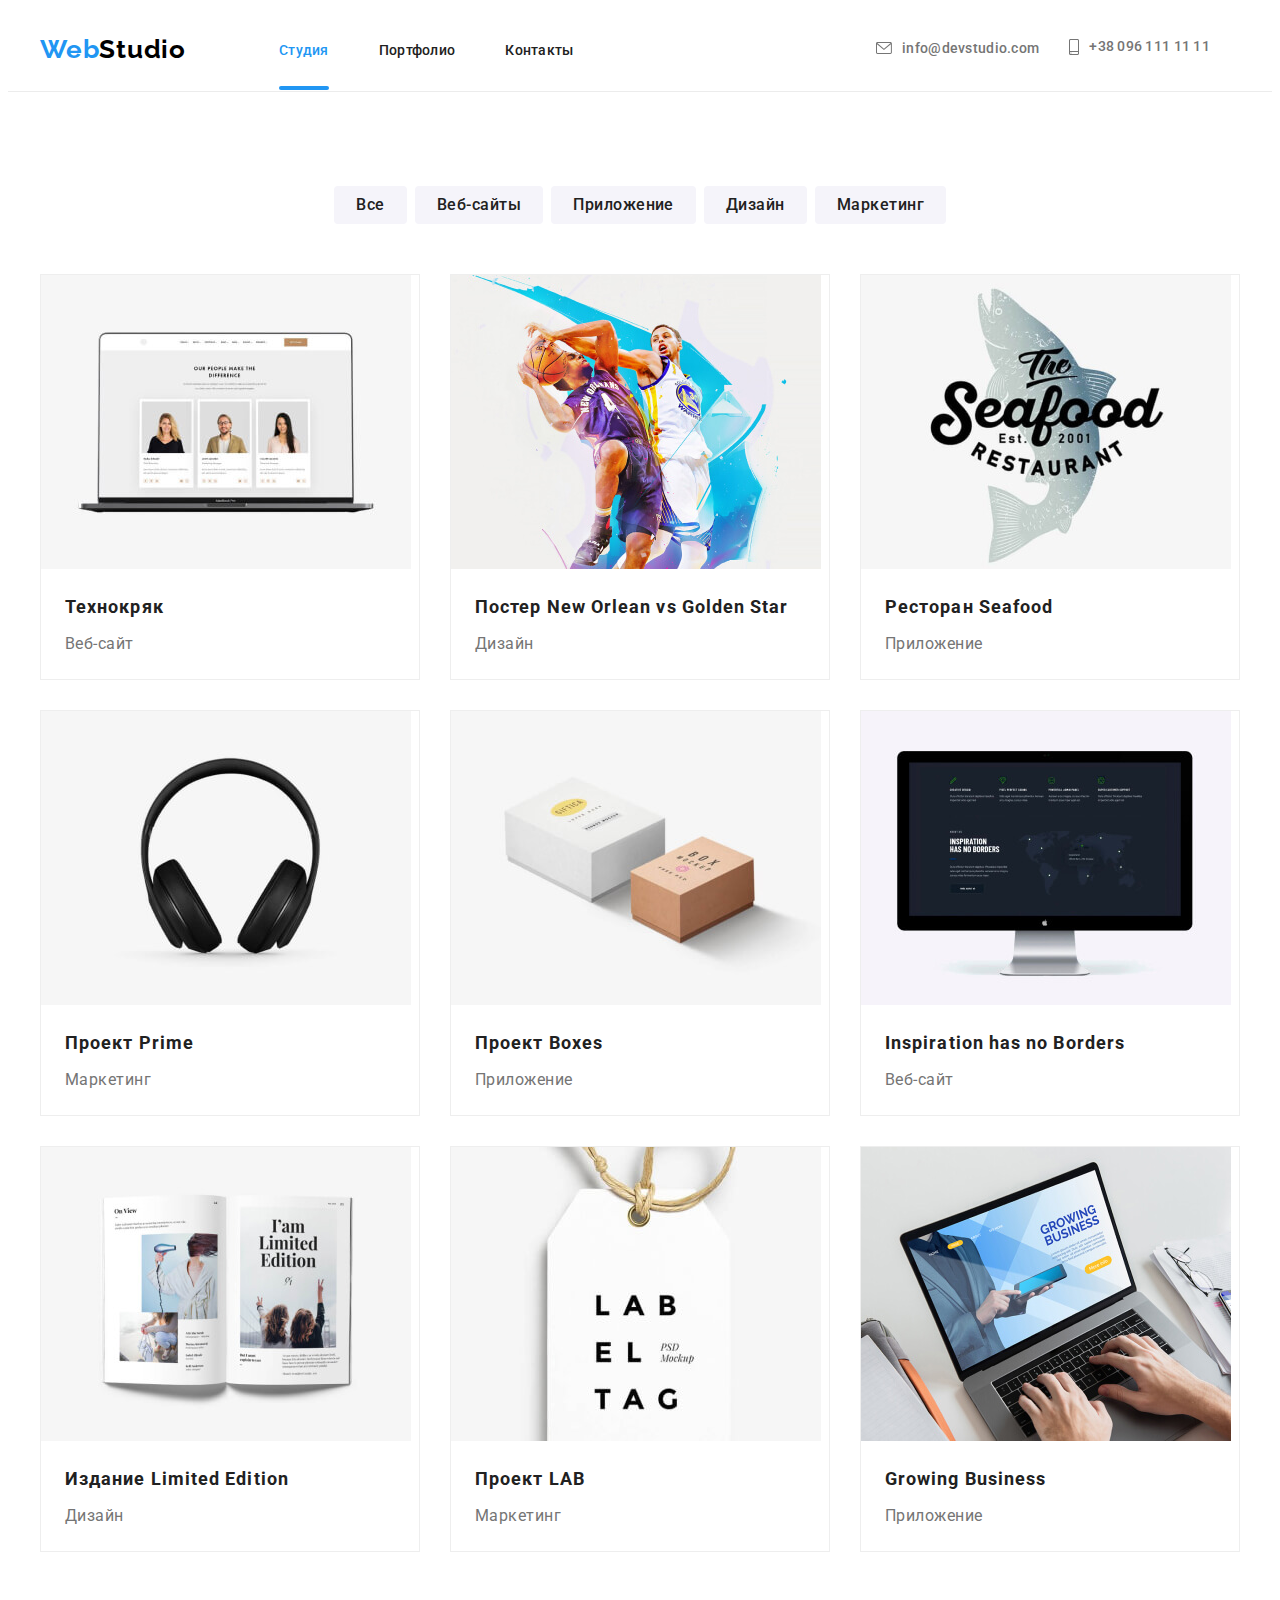
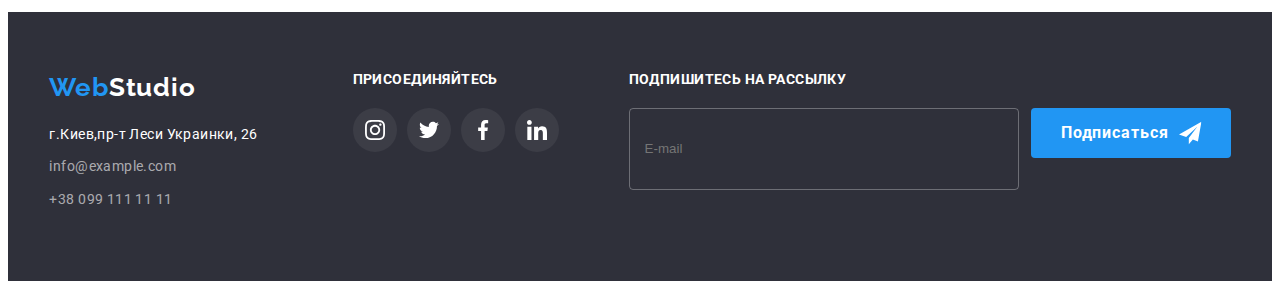
==== commit 8c87dc67: "commit-8" ====
--- a/portfolio.html
+++ b/portfolio.html
@@ -76,7 +76,7 @@
             </button>
               <ul class="mobile-menu-list list">
                 <li class="mobile-menu-list__item">
-                  <a class="mobile-menu__link link " href>Студия</a>
+                  <a href="./index.html" class="mobile-menu__link link " >Студия</a>
                 </li>
                 <li class="mobile-menu-list__item">
                   <a class="mobile-menu__link link current" href="./portfolio.html"
--- a/css/main.min.css
+++ b/css/main.min.css
@@ -1,2 +1,2 @@
-p,h1,h2,h3,h4,h5,h6{margin:0}ul{margin:0;padding:0}button{cursor:pointer}img{display:block;width:100%;height:auto}body{font-family:Roboto, sans-serif}.list{list-style:none}.link{text-decoration:none}.container{width:100%;margin-left:auto;margin-right:auto;padding-left:15px;padding-right:15px}@media screen and (min-width: 480px){.container{width:480px}}@media screen and (min-width: 768px){.container{width:768px}}@media screen and (min-width: 1200px){.container{width:1200px}}.btn{min-width:73px;padding:6px 22px;font-family:Roboto;font-size:16px;line-height:1.62;font-weight:500;letter-spacing:.03em;text-align:center;background-color:var(--primary-fon-color);color:var(--title-text-color);border-radius:4px;border:transparent;transition:color 250ms cubic-bezier(0.4, 0, 0.2, 1)}.btn:hover,.btn:focus{color:var(--white);background-color:var(--accent-color);box-shadow:0px 3px 1px rgba(0,0,0,0.1),0px 1px 2px rgba(0,0,0,0.08),0px 2px 2px rgba(0,0,0,0.12)}.pre-title{color:#212121;font-size:28px;line-height:1.17;font-weight:700;letter-spacing:.03em;margin-top:0;margin-bottom:30px;text-align:center}@media screen and (min-width: 1200px){.pre-title{margin-bottom:50px;font-size:36px;line-height:1.17;font-weight:700}}.after-title{font-family:Roboto;font-style:normal;font-size:14px;line-height:1.71;font-weight:400;letter-spacing:.03em}.after-title-dark{color:var(--primary-text-color)}.after-title-light{color:var(--primary-text-color)}.social-link{width:100%;height:100%;border-radius:50%;transition:background-color 250ms cubic-bezier(0.4, 0, 0.2, 1)}.social-link:hover,.social-link:focus{background-color:var(--accent-color)}.header{padding-top:16px;padding-bottom:16px;border-bottom:1px solid #ececec}@media screen and (min-width: 1200px){.header{padding-top:26px;padding-bottom:26px}}.header__container{display:flex;align-items:center}.burger-btn{display:flex;align-items:center;justify-content:center;background-color:transparent;cursor:pointer;padding:0;line-height:0;margin-left:auto;border:none;width:40px;height:40px;color:#212121}@media screen and (min-width: 767px){.burger-btn{display:none}}.burger-icon-icon{width:40px;height:40px}.mobile-menu{position:fixed;z-index:100;top:0;left:0;width:100vw;height:100vh;padding:48px 40px;background-color:#ffffff;opacity:0;visibility:hidden;pointer-events:none;transition:opasicity 250ms linear, visibility 250ms linear}.flex{display:flex;flex-direction:column;justify-content:space-between}.mobile-menu{width:100vw;height:100vh;position:fixed;background-color:#fff;top:0;right:0;padding:15px 10px 48px 40px;z-index:999}.mobile-menu-list__item:not(:last-child){margin-bottom:32px}.mobile-menu__link{font-family:Roboto;font-weight:500;font-size:40px;line-height:1.18;letter-spacing:0.02em;color:#212121}.mobile-menu-link__tel{display:block;margin-bottom:32px;font-family:Roboto;font-style:normal;font-weight:500;font-size:34px;line-height:1.18;letter-spacing:0.02em;color:#2196f3}.mobile-menu-link__mail{display:block;font-family:Roboto;font-style:normal;font-weight:500;font-size:24px;line-height:1.17;letter-spacing:0.02em;color:#757575;margin-bottom:64px}.mobile-menu-list__social{display:flex;flex-direction:row;column-gap:20px}.mobile-menu-list__social-item{position:relative;font-weight:500;font-size:18px;line-height:1.22;letter-spacing:0.02em;color:#2196f3}.mobile-menu.is-hidden{opacity:1;visibility:visible;pointer-events:all}.mobile-close-btn{display:flex;align-items:center;justify-content:center;background-color:transparent;color:#212121;border:none;margin-left:auto;cursor:pointer;padding-right:8px}.close-btn-icon{width:18px;height:18px}.header__list{display:flex}@media screen and (max-width: 767px){.header__list{display:none}}.header__item:not(:last-child){margin-right:50px}.header__logo{margin-right:93px;font-family:Raleway;font-size:26px;line-height:1.19;font-weight:700;letter-spacing:.03em;color:#000000}.header__accent{color:var(--accent-color)}.header__link{position:relative;font-size:14px;line-height:1.14;font-weight:500;letter-spacing:.02em;cursor:pointer;color:var(--title-text-color);transition:color 250ms cubic-bezier(0.4, 0, 0.2, 1)}.header__link:hover,.header__link:focus{color:var(--accent-color)}.current{color:var(--accent-color)}.current::after{content:'';position:absolute;border-radius:2px;display:block;width:100%;height:4px;background-color:var(--accent-color);bottom:-32px}.header__mail,.header__tel{display:inline-flex;font-size:14px;line-height:1.14;font-weight:500;letter-spacing:.02em;color:var(--primary-text-color);transition:color 250ms cubic-bezier(0.4, 0, 0.2, 1)}.header__mail:hover,.header__mail:focus,.header__tel:hover,.header__tel:focus{color:var(--accent-color)}.header__mail:hover .header__icon,.header__mail:focus .header__icon,.header__tel:hover .header__icon,.header__tel:focus .header__icon{fill:var(--accent-color)}.header-adress__list{display:flex;margin-left:auto}@media screen and (max-width: 767px){.header-adress__list{display:none}}@media screen and (min-width: 768px) and (max-width: 1199px){.header-adress__list{flex-direction:column;align-content:center}}.header-adress__item{padding-bottom:10px}.header__icon{margin-right:10px;fill:var(--primary-text-color);transition:fill 250ms cubic-bezier(0.4, 0, 0.2, 1)}.hero{text-align:center;padding:118px 0;margin-left:auto;margin-right:auto;background:rgba(47,48,58,0.4);background-image:linear-gradient(rgba(47,48,58,0.4), rgba(47,48,58,0.4)),url(/images/hero/hero.jpg);background-position:center;background-repeat:no-repeat;background-size:cover;background-color:var(--primary-fon-footer-color);max-width:480px;height:400px}@media screen and (min-device-pixel-ratio: 2), (min-resolution: 192dpi), (min-resolution: 2dppx){.hero{background-image:url("/images/hero/hero2x.jpg")}}@media screen and (min-width: 768px){.hero{max-width:768px;background-image:linear-gradient(rgba(47,48,58,0.4), rgba(47,48,58,0.4)),url(/images/hero/hero-tablet2x.jpg)}}@media screen and (min-width: 768px) and (min-device-pixel-ratio: 2), screen and (min-width: 768px) and (min-resolution: 192dpi), screen and (min-width: 768px) and (min-resolution: 2dppx){.hero{background-image:url("/images/hero/hero-tablet.jpg")}}@media screen and (min-width: 1200px){.hero{padding-top:200px;padding-bottom:200px;max-width:1600px;height:600px;background-image:linear-gradient(rgba(47,48,58,0.4), rgba(47,48,58,0.4)),url(/images/hero/hero-desktop2x.jpg)}}@media screen and (min-width: 1200px) and (min-device-pixel-ratio: 2), screen and (min-width: 1200px) and (min-resolution: 192dpi), screen and (min-width: 1200px) and (min-resolution: 2dppx){.hero{background-image:url("/images/hero/hero-desktop.jpg")}}.hero-title{margin-top:0;margin-bottom:30px;margin-left:auto;margin-right:auto;max-width:360px;font-size:26px;line-height:1.62;font-weight:900;letter-spacing:.06em;text-align:center;text-transform:uppercase;color:var(--white);transition:color 250ms cubic-bezier(0.4, 0, 0.2, 1)}@media screen and (min-width: 1200px){.hero-title{max-width:695px;font-size:44px;line-height:1.36;font-weight:900;letter-spacing:.06em}}.hero-btn{padding:10px 32px;font-family:inherit;font-size:16px;line-height:1.87;font-weight:700;letter-spacing:.06em;text-align:center;border-radius:4px;border:1px solid transparent;background-color:var(--accent-color);color:var(--white);transition:background-color 250ms cubic-bezier(0.4, 0, 0.2, 1)}.hero-btn:hover,.hero-btn:focus{background-color:var(--white);color:var(--accent-color)}.about{padding-top:60px;padding-bottom:60px}@media screen and (min-width: 1200px){.about{padding-top:94px}}@media screen and (min-width: 768px){.about-list{display:flex;flex-wrap:wrap}}@media screen and (min-width: 1200px){.about-list{display:flex}}.about-item:not(:last-child){margin-right:30px}@media screen and (min-width: 768px){.about-item{flex-basis:calc(100% / 2 - 30px);display:flex;flex-wrap:wrap}}@media screen and (min-width: 1199px){.about-item{flex-basis:calc(100% / 4 - 30px)}}.about-title{margin-top:0;margin-bottom:10px;font-size:14px;line-height:1.14;font-weight:700;letter-spacing:.03em;text-transform:uppercase;color:var(--title-text-color)}@media screen and (max-width: 767px){.about-title{text-align:center}}.about-icon-box{background:#f5f4fa;width:100%;height:120px;margin-bottom:30px}.about-icon{width:70px;height:70px}.work{padding-bottom:94px}@media screen and (max-width: 1199px){.work{display:none}}.work-list{display:flex}.work-item{position:relative}.work-item:not(:last-child){margin-right:30px}.work-text{position:absolute;width:100%;bottom:0;left:0;padding:27px 0px;font-size:14px;line-height:1.14;font-weight:700;letter-spacing:.03em;text-align:center;text-transform:uppercase;color:var(--white);background:rgba(47,48,58,0.8)}.team{background-color:var(--primary-fon-color);padding-top:60px;padding-bottom:60px;margin:0px auto}@media screen and (min-width: 1200px){.team{padding-top:94px;padding-bottom:94px}}@media screen and (min-width: 768px){.team-list{display:flex;flex-wrap:wrap;margin-left:-30px;margin-bottom:-30px}}.team-item{margin-bottom:30px;background-color:#ffffff;box-shadow:0px 1px 3px rgba(0,0,0,0.12),0px 1px 1px rgba(0,0,0,0.14),0px 2px 1px rgba(0,0,0,0.2);border-radius:0px 0px 4px 4px}@media screen and (min-width: 768px){.team-item{flex-basis:calc(100% / 2 - 30px);display:flex;flex-wrap:wrap;margin-left:30px;margin-bottom:30px}}@media screen and (min-width: 1200px){.team-item{flex-basis:calc(100% / 4 - 30px)}}.team-leaders{background-color:var(--white);padding:30px 0px;margin:0 auto}.team-item-title{margin-bottom:10px;font-size:16px;line-height:1.19;font-weight:500;letter-spacing:.03em;text-align:center;color:var(--title-text-color)}.team-item-text{font-size:16px;line-height:1.19;font-weight:400;letter-spacing:.03em;text-align:center;margin-bottom:16px;color:var(--primary-text-color)}.social-link:hover .social-icon,.social-link:focus .social-icon{fill:var(--white)}.social-item{width:44px;height:44px}.social-item+.social-item{margin-left:10px}.social-icon{fill:#afb1b8;transition:fill 250ms cubic-bezier(0.4, 0, 0.2, 1)}.clients{padding-top:60px;padding-bottom:60px}@media screen and (min-width: 1200px){.clients{padding-top:94px;padding-bottom:94px}}.clients-list{display:flex;flex-wrap:wrap;justify-content:center;align-items:center;grid-gap:30px}@media screen and (min-width: 1200px){.clients-list{flex-wrap:nowrap}}.clients-item{height:90px;border-radius:4px}@media screen and (max-width: 767px){.clients-item{width:210px}}@media screen and (min-width: 768px){.clients-item{width:226px}}@media screen and (min-width: 1200px){.clients-item{width:170px}}.clients-link{padding:16px 32px;border-radius:4px;border:1px solid #afb1b8;transition:border 250ms cubic-bezier(0.4, 0, 0.2, 1)}.clients-link:hover,.clients-link:focus{border-color:var(--accent-color)}.clients-icon{fill:#afb1b8;transition:fill 250ms cubic-bezier(0.4, 0, 0.2, 1)}.clients-link:hover .clients-icon,.clients-link:focus .clients-icon{fill:var(--accent-color)}.footer{padding-top:60px;padding-bottom:60px;background-color:var(--primary-fon-footer-color)}@media screen and (max-width: 1199px){.footer{text-align:center}}.footer-container{display:block}@media screen and (min-width: 767px){.footer-container{display:flex;justify-content:center;flex-wrap:wrap;gap:30px 165px}}@media screen and (min-width: 1200px){.footer-container{display:flex;justify-content:center;gap:70px;margin-left:auto;margin-right:auto;padding:0px}}.footer-left{display:flex;flex-direction:column}@media screen and (max-width: 767px){.footer-left{margin-bottom:60px}}.footer-right{display:block;flex-direction:column;margin-left:70px;width:206px}@media screen and (max-width: 767px){.footer-right{margin:auto;margin-bottom:60px}}@media screen and (min-width: 1200px){.footer-right{margin-left:25px}}.footer-social-link{background-color:#ffffff10}.footer-social-icon{fill:var(--white)}.footer-text{margin-bottom:20px;font-size:14px;line-height:1.14;font-weight:700;letter-spacing:.03em;text-transform:uppercase;color:#ffffff}.footer-logo{margin-bottom:20px;font-family:Raleway;font-style:normal;font-size:26px;line-height:1.19;font-weight:700;letter-spacing:.03em;color:var(--white)}.footer-accent{color:var(--accent-color)}.footer-adress{margin-bottom:9px;font-style:normal;font-size:14px;line-height:1.71;font-weight:400;letter-spacing:.03em;color:var(--white)}.footer-link{margin-bottom:9px;font-family:Roboto;font-style:normal;font-size:14px;line-height:1.71;font-weight:400;letter-spacing:.03em;color:var(--primary-footer-two-color)}.after-title{margin-bottom:9px}.footer-form{display:flex}@media screen and (max-width: 1199px){.footer-form{flex-direction:column;display:flex;flex-wrap:wrap;justify-content:center;align-items:center}}.footer-form-box{display:block}.footer-form-text{margin-bottom:20px;font-size:14px;line-height:1.14;font-weight:700;letter-spacing:.03em;text-transform:uppercase;color:var(--white)}.footer-form-input{width:358px;height:50px;padding:15px;background-color:inherit;color:var(--white);border:1px solid rgba(255,255,255,0.3);border-radius:4px;outline:none}.footer-form-input:focus{border-color:var(--accent-color);outline-color:var(--accent-color)}.footer-form-input:placeholder{font-size:16px;line-height:1.25;font-weight:400;letter-spacing:.03em;align-items:center;color:rgba(255,255,255,0.6)}@media screen and (max-width: 1199px){.footer-form-input{width:450px}}.footer-form-btn{width:200px;height:50px;margin-left:12px;padding-top:10px;padding-bottom:10px;padding-right:28px;padding-left:29px;transition:color 250ms cubic-bezier(0.4, 0, 0.2, 1)}.footer-form-btn:hover .footer-form-icon,.footer-form-btn:focus .footer-form-icon{fill:var(--accent-color)}@media screen and (max-width: 1199px){.footer-form-btn{margin-left:0;margin-top:20px}}.footer-form-icon{margin-left:10px;fill:var(--white);transition:fill 250ms cubic-bezier(0.4, 0, 0.2, 1)}.backdrop{position:fixed;width:100vw;height:100vh;background:rgba(0,0,0,0.2);top:0;transition:opacity 250ms cubic-bezier(0.4, 0, 0.2, 1),visibility 250ms cubic-bezier(0.4, 0, 0.2, 1)}.backdrop.is-hidden{opacity:0;visibility:hidden;pointer-events:0}.backdrop.is-hidden .modal{transform:scale(2)}.backdrop-icon:hover,.backdrop-icon:focus{fill:var(--accent-color)}.modal{position:relative;width:528px;height:581px;padding:40px;background-color:var(--white);border-radius:4px;box-shadow:0px 1px 3px rgba(0,0,0,0.12),0px 1px 1px rgba(0,0,0,0.14),0px 2px 1px rgba(0,0,0,0.2);transform:scale(1);transition:transform 300ms ease}@media screen and (min-width: 480px){.modal{width:450px;min-height:609px}}@media screen and (min-width: 1200px){.modal{width:528px;min-height:581px}}.modal-title{margin-bottom:12px;font-size:20px;line-height:1.15;font-weight:700;letter-spacing:.03em;text-align:center;color:var(--title-text-color)}.modal-field{margin-bottom:10px}.modal-label{display:block;margin-bottom:4px;font-size:12px;line-height:1.17;font-weight:400;letter-spacing:.01em;color:var(--primary-text-color)}.modal-wrapper{display:block;position:relative}.modal-input{width:100%;height:40px;border-radius:4px;border:1px solid rgba(33,33,33,0.2);background:transparent;padding-left:42px;padding-right:20px;outline:none}.modal-input:focus{border-color:var(--accent-color)}.modal-input:focus+.modal-icon{fill:var(--accent-color)}.modal-icon{position:absolute;left:10px;top:50%;transform:translateY(-50%);width:15px;height:15px}.modal-text-input{padding:12px 16px;resize:none;width:100%;height:120px;border-radius:4px;border:1px solid rgba(33,33,33,0.2);background:transparent}.modal-text-input:focus{border-color:var(--accent-color)}.modal-text-input::placeholder{font-size:12px;line-height:.86;font-weight:400;letter-spacing:.01em;color:rgba(117,117,117,0.5)}.modal-text-input:focus{outline-color:var(--accent-color)}.check-text{margin-bottom:30px;font-size:12px;line-height:1.71;font-weight:400;letter-spacing:.03em;color:var(--primary-text-color)}.check-text span{width:16px;height:15px;border:2px solid #212121;border-radius:4px;margin-right:8px}@media screen and (min-width: 1200px){.check-text{font-size:14px;line-height:1.71}}.modal-checkbox:checked+.check-text span{background-color:var(--accent-color);border:none}.check-icon{fill:var(--white)}.check-licens{color:var(--accent-color);margin-left:4px}.form-btn{width:200px;display:block;margin:0 auto;letter-spacing:0.06em}.form-btn:hover,.form-btn:focus{color:var(--white);background:#188ce8}.close-btn{position:absolute;right:8px;top:8px;width:30px;height:30px;border-radius:50%;border:1px solid rgba(0,0,0,0.1);background:var(--white)}.nav{padding-bottom:60px;padding-top:60px}@media screen and (min-width: 1200px){.nav{padding-top:94px}}.nav-list{display:flex;margin-bottom:50px}@media screen and (max-width: 767px){.nav-list{display:flex;flex-wrap:wrap;margin-bottom:40px}}@media screen and (min-width: 768px){.nav-list{display:flex;justify-content:center}}.nav-item:not(:last-child){margin-right:8px}@media screen and (max-width: 767px){.nav-item:not(:last-child){margin-bottom:15px}}.nav-btn{transition:background-color 250ms cubic-bezier(0.4, 0, 0.2, 1)}.menu-nav__list{margin-left:-30px;margin-top:-30px}@media screen and (min-width: 768px){.menu-nav__list{display:flex;flex-wrap:wrap;margin-left:-30px}}@media screen and (min-width: 1200px){.menu-nav__list{display:flex;flex-wrap:wrap}}.menu-nav__item{cursor:pointer;width:100%;margin-left:30px;margin-top:30px;border:1px solid #eeeeee;box-sizing:border-box}.menu-nav__item:hover,.menu-nav__item:focus{box-shadow:0px 1px 1px rgba(0,0,0,0.12),0px 4px 4px rgba(0,0,0,0.06),1px 4px 6px rgba(0,0,0,0.16)}.menu-nav__item:hover .menu-top__text{transform:translateY(0)}@media screen and (min-width: 768px){.menu-nav__item{flex-basis:calc(100% / 2 - 30px);display:flex;flex-wrap:wrap}}@media screen and (min-width: 1200px){.menu-nav__item{flex-basis:calc(100% / 3 - 30px)}}.menu-top__wrapper{position:relative;overflow:hidden}.menu-top__text{position:absolute;top:0;left:0;width:100%;transform:translateY(100%);transition:transform 250ms linear;padding-top:42px;padding-bottom:56px;padding-right:67px;padding-left:50px;font-size:18px;line-height:1.56;font-weight:400;letter-spacing:.03em;color:var(--white);background:rgba(33,150,243,0.9)}@media screen and (min-width: 480px){.menu-top__text{height:100%}}.menu-nav__work{padding:20px 24px}.menu-nav__title{font-size:18px;line-height:2;font-weight:700;letter-spacing:.06em;margin-bottom:4px;color:var(--title-text-color)}.menu-nav__text{font-size:16px;line-height:1.87;font-weight:400;letter-spacing:.03em;color:var(--primary-text-color)}:root{--primary-text-color: #757575;--title-text-color: #212121;--accent-color: #2196f3;--white: #ffffff;--primary-fon-color: #f5f4fa;--primary-fon-footer-color: #2f303a;--primary-footer-two-color: rgba(255, 255, 255, 0.6)}.visually-hidden{position:absolute;white-space:nowrap;width:1px;height:1px;overflow:hidden;border:0;padding:0;clip:rect(0 0 0 0);clip-path:inset(50%);margin:-1px}.social-link,.header__nav,.about-icon-box,.social-list,.clients-link,.footer-form-btn,.backdrop,.check-text,.check-text span,.close-btn{display:flex;align-items:center;justify-content:center}
+p,h1,h2,h3,h4,h5,h6{margin:0}ul{margin:0;padding:0}button{cursor:pointer}img{display:block;width:100%;height:auto}body{font-family:Roboto, sans-serif}.list{list-style:none}.link{text-decoration:none}.container{width:100%;margin-left:auto;margin-right:auto;padding-left:15px;padding-right:15px}@media screen and (min-width: 480px){.container{width:480px}}@media screen and (min-width: 768px){.container{width:768px}}@media screen and (min-width: 1200px){.container{width:1200px}}.btn{min-width:73px;padding:6px 22px;font-family:Roboto;font-size:16px;line-height:1.62;font-weight:500;letter-spacing:.03em;text-align:center;background-color:var(--primary-fon-color);color:var(--title-text-color);border-radius:4px;border:transparent;transition:color 250ms cubic-bezier(0.4, 0, 0.2, 1)}.btn:hover,.btn:focus{color:var(--white);background-color:var(--accent-color);box-shadow:0px 3px 1px rgba(0,0,0,0.1),0px 1px 2px rgba(0,0,0,0.08),0px 2px 2px rgba(0,0,0,0.12)}.pre-title{color:#212121;font-size:28px;line-height:1.17;font-weight:700;letter-spacing:.03em;margin-top:0;margin-bottom:30px;text-align:center}@media screen and (min-width: 1200px){.pre-title{margin-bottom:50px;font-size:36px;line-height:1.17;font-weight:700}}.after-title{font-family:Roboto;font-style:normal;font-size:14px;line-height:1.71;font-weight:400;letter-spacing:.03em}.after-title-dark{color:var(--primary-text-color)}.after-title-light{color:var(--primary-text-color)}.social-link{width:100%;height:100%;border-radius:50%;transition:background-color 250ms cubic-bezier(0.4, 0, 0.2, 1)}.social-link:hover,.social-link:focus{background-color:var(--accent-color)}.header{padding-top:16px;padding-bottom:16px;border-bottom:1px solid #ececec}@media screen and (min-width: 1200px){.header{padding-top:26px;padding-bottom:26px}}.header__container{display:flex;align-items:center}.burger-btn{display:flex;align-items:center;justify-content:center;background-color:transparent;cursor:pointer;padding:0;line-height:0;margin-left:auto;border:none;width:40px;height:40px;color:#212121}@media screen and (min-width: 767px){.burger-btn{display:none}}.burger-icon-icon{width:40px;height:40px}.mobile-menu{position:fixed;z-index:100;top:0;left:0;width:100vw;height:100vh;padding:48px 40px;background-color:#ffffff;opacity:0;visibility:hidden;pointer-events:none;transition:opasicity 250ms linear, visibility 250ms linear}.flex{display:flex;flex-direction:column;justify-content:space-between}.mobile-menu{width:100vw;height:100vh;position:fixed;background-color:#fff;top:0;right:0;padding:15px 10px 48px 40px;z-index:999}.mobile-menu-list__item:not(:last-child){margin-bottom:32px}.mobile-menu__link{font-family:Roboto;font-weight:500;font-size:40px;line-height:1.18;letter-spacing:0.02em;color:#212121}.mobile-menu-link__tel{display:block;margin-bottom:32px;font-family:Roboto;font-style:normal;font-weight:500;font-size:34px;line-height:1.18;letter-spacing:0.02em;color:#2196f3}.mobile-menu-link__mail{display:block;font-family:Roboto;font-style:normal;font-weight:500;font-size:24px;line-height:1.17;letter-spacing:0.02em;color:#757575;margin-bottom:64px}.mobile-menu-list__social{display:flex;flex-direction:row;column-gap:20px}.mobile-menu-list__social-item{position:relative;font-weight:500;font-size:18px;line-height:1.22;letter-spacing:0.02em;color:#2196f3}.mobile-menu.is-hidden{opacity:1;visibility:visible;pointer-events:all}.mobile-close-btn{display:flex;align-items:center;justify-content:center;background-color:transparent;color:#212121;border:none;margin-left:auto;cursor:pointer;padding-right:8px}.close-btn-icon{width:18px;height:18px}.header__list{display:flex}@media screen and (max-width: 767px){.header__list{display:none}}.header__item:not(:last-child){margin-right:50px}.header__logo{margin-right:93px;font-family:Raleway;font-size:26px;line-height:1.19;font-weight:700;letter-spacing:.03em;color:#000000}.header__accent{color:var(--accent-color)}.header__link{position:relative;font-size:14px;line-height:1.14;font-weight:500;letter-spacing:.02em;cursor:pointer;color:var(--title-text-color);transition:color 250ms cubic-bezier(0.4, 0, 0.2, 1)}.header__link:hover,.header__link:focus{color:var(--accent-color)}.current{color:var(--accent-color)}.current::after{content:'';position:absolute;border-radius:2px;display:block;width:100%;height:4px;background-color:var(--accent-color);bottom:-32px}.header__mail,.header__tel{display:inline-flex;align-items:center;margin-right:30px;font-size:14px;line-height:1.14;font-weight:500;letter-spacing:.02em;color:var(--primary-text-color);transition:color 250ms cubic-bezier(0.4, 0, 0.2, 1)}.header__mail:hover,.header__mail:focus,.header__tel:hover,.header__tel:focus{color:var(--accent-color)}.header__mail:hover .header__icon,.header__mail:focus .header__icon,.header__tel:hover .header__icon,.header__tel:focus .header__icon{fill:var(--accent-color)}.header-adress__list{display:flex;margin-left:auto}@media screen and (max-width: 767px){.header-adress__list{display:none}}@media screen and (min-width: 768px) and (max-width: 1199px){.header-adress__list{flex-direction:column;align-content:center}}.header__icon{margin-right:10px;fill:var(--primary-text-color);transition:fill 250ms cubic-bezier(0.4, 0, 0.2, 1)}.hero{text-align:center;padding:118px 0;margin-left:auto;margin-right:auto;background:rgba(47,48,58,0.4);background-image:linear-gradient(rgba(47,48,58,0.4), rgba(47,48,58,0.4)),url(/images/hero/hero.jpg);background-position:center;background-repeat:no-repeat;background-size:cover;background-color:var(--primary-fon-footer-color);max-width:480px;height:400px}@media screen and (min-device-pixel-ratio: 2), (min-resolution: 192dpi), (min-resolution: 2dppx){.hero{background-image:url("/images/hero/hero2x.jpg")}}@media screen and (min-width: 768px){.hero{max-width:768px;background-image:linear-gradient(rgba(47,48,58,0.4), rgba(47,48,58,0.4)),url(/images/hero/hero-tablet2x.jpg)}}@media screen and (min-width: 768px) and (min-device-pixel-ratio: 2), screen and (min-width: 768px) and (min-resolution: 192dpi), screen and (min-width: 768px) and (min-resolution: 2dppx){.hero{background-image:url("/images/hero/hero-tablet.jpg")}}@media screen and (min-width: 1200px){.hero{padding-top:200px;padding-bottom:200px;max-width:1600px;height:600px;background-image:linear-gradient(rgba(47,48,58,0.4), rgba(47,48,58,0.4)),url(/images/hero/hero-desktop2x.jpg)}}@media screen and (min-width: 1200px) and (min-device-pixel-ratio: 2), screen and (min-width: 1200px) and (min-resolution: 192dpi), screen and (min-width: 1200px) and (min-resolution: 2dppx){.hero{background-image:url("/images/hero/hero-desktop.jpg")}}.hero-title{margin-top:0;margin-bottom:30px;margin-left:auto;margin-right:auto;max-width:360px;font-size:26px;line-height:1.62;font-weight:900;letter-spacing:.06em;text-align:center;text-transform:uppercase;color:var(--white);transition:color 250ms cubic-bezier(0.4, 0, 0.2, 1)}@media screen and (min-width: 1200px){.hero-title{max-width:695px;font-size:44px;line-height:1.36;font-weight:900;letter-spacing:.06em}}.hero-btn{padding:10px 32px;font-family:inherit;font-size:16px;line-height:1.87;font-weight:700;letter-spacing:.06em;text-align:center;border-radius:4px;border:1px solid transparent;background-color:var(--accent-color);color:var(--white);transition:background-color 250ms cubic-bezier(0.4, 0, 0.2, 1)}.hero-btn:hover,.hero-btn:focus{background-color:var(--white);color:var(--accent-color)}.about{padding-top:60px;padding-bottom:60px}@media screen and (min-width: 1200px){.about{padding-top:94px}}@media screen and (min-width: 768px){.about-list{display:flex;flex-wrap:wrap}}@media screen and (min-width: 1200px){.about-list{display:flex}}.about-item:not(:last-child){margin-right:30px}@media screen and (min-width: 768px){.about-item{flex-basis:calc(100% / 2 - 30px);display:flex;flex-wrap:wrap}}@media screen and (min-width: 1199px){.about-item{flex-basis:calc(100% / 4 - 30px)}}.about-title{margin-top:0;margin-bottom:10px;font-size:14px;line-height:1.14;font-weight:700;letter-spacing:.03em;text-transform:uppercase;color:var(--title-text-color)}@media screen and (max-width: 767px){.about-title{text-align:center}}.about-icon-box{background:#f5f4fa;width:100%;height:120px;margin-bottom:30px}.about-icon{width:70px;height:70px}.work{padding-bottom:94px}@media screen and (max-width: 1199px){.work{display:none}}.work-list{display:flex}.work-item{position:relative}.work-item:not(:last-child){margin-right:30px}.work-text{position:absolute;width:100%;bottom:0;left:0;padding:27px 0px;font-size:14px;line-height:1.14;font-weight:700;letter-spacing:.03em;text-align:center;text-transform:uppercase;color:var(--white);background:rgba(47,48,58,0.8)}.team{background-color:var(--primary-fon-color);padding-top:60px;padding-bottom:60px;margin:0px auto}@media screen and (min-width: 1200px){.team{padding-top:94px;padding-bottom:94px}}@media screen and (min-width: 768px){.team-list{display:flex;flex-wrap:wrap;margin-left:-30px;margin-bottom:-30px}}.team-item{margin-bottom:30px;background-color:#ffffff;box-shadow:0px 1px 3px rgba(0,0,0,0.12),0px 1px 1px rgba(0,0,0,0.14),0px 2px 1px rgba(0,0,0,0.2);border-radius:0px 0px 4px 4px}@media screen and (min-width: 768px){.team-item{flex-basis:calc(100% / 2 - 30px);display:flex;flex-wrap:wrap;margin-left:30px;margin-bottom:30px}}@media screen and (min-width: 1200px){.team-item{flex-basis:calc(100% / 4 - 30px)}}.team-leaders{background-color:var(--white);padding:30px 0px;margin:0 auto}.team-item-title{margin-bottom:10px;font-size:16px;line-height:1.19;font-weight:500;letter-spacing:.03em;text-align:center;color:var(--title-text-color)}.team-item-text{font-size:16px;line-height:1.19;font-weight:400;letter-spacing:.03em;text-align:center;margin-bottom:16px;color:var(--primary-text-color)}.social-link:hover .social-icon,.social-link:focus .social-icon{fill:var(--white)}.social-item{width:44px;height:44px}.social-item+.social-item{margin-left:10px}.social-icon{fill:#afb1b8;transition:fill 250ms cubic-bezier(0.4, 0, 0.2, 1)}.clients{padding-top:60px;padding-bottom:60px}@media screen and (min-width: 1200px){.clients{padding-top:94px;padding-bottom:94px}}.clients-list{display:flex;flex-wrap:wrap;justify-content:center;align-items:center;grid-gap:30px}@media screen and (min-width: 1200px){.clients-list{flex-wrap:nowrap}}.clients-item{height:90px;border-radius:4px}@media screen and (max-width: 767px){.clients-item{width:210px}}@media screen and (min-width: 768px){.clients-item{width:226px}}@media screen and (min-width: 1200px){.clients-item{width:170px}}.clients-link{padding:16px 32px;border-radius:4px;border:1px solid #afb1b8;transition:border 250ms cubic-bezier(0.4, 0, 0.2, 1)}.clients-link:hover,.clients-link:focus{border-color:var(--accent-color)}.clients-icon{fill:#afb1b8;transition:fill 250ms cubic-bezier(0.4, 0, 0.2, 1)}.clients-link:hover .clients-icon,.clients-link:focus .clients-icon{fill:var(--accent-color)}.footer{padding-top:60px;padding-bottom:60px;background-color:var(--primary-fon-footer-color)}@media screen and (max-width: 1199px){.footer{text-align:center}}.footer-container{display:block}@media screen and (min-width: 767px){.footer-container{display:flex;justify-content:center;flex-wrap:wrap;gap:30px 165px}}@media screen and (min-width: 1200px){.footer-container{display:flex;justify-content:center;gap:70px;margin-left:auto;margin-right:auto;padding:0px}}.footer-left{display:flex;flex-direction:column}@media screen and (max-width: 767px){.footer-left{margin-bottom:60px}}.footer-right{display:block;flex-direction:column;margin-left:70px;width:206px}@media screen and (max-width: 767px){.footer-right{margin:auto;margin-bottom:60px}}@media screen and (min-width: 1200px){.footer-right{margin-left:25px}}.footer-social-link{background-color:#ffffff10}.footer-social-icon{fill:var(--white)}.footer-text{margin-bottom:20px;font-size:14px;line-height:1.14;font-weight:700;letter-spacing:.03em;text-transform:uppercase;color:#ffffff}.footer-logo{margin-bottom:20px;font-family:Raleway;font-style:normal;font-size:26px;line-height:1.19;font-weight:700;letter-spacing:.03em;color:var(--white)}.footer-accent{color:var(--accent-color)}.footer-adress{margin-bottom:9px;font-style:normal;font-size:14px;line-height:1.71;font-weight:400;letter-spacing:.03em;color:var(--white)}.footer-link{margin-bottom:9px;font-family:Roboto;font-style:normal;font-size:14px;line-height:1.71;font-weight:400;letter-spacing:.03em;color:var(--primary-footer-two-color)}.after-title{margin-bottom:9px}.footer-form{display:flex}@media screen and (max-width: 1199px){.footer-form{flex-direction:column;display:flex;flex-wrap:wrap;justify-content:center;align-items:center}}.footer-form-box{display:block}.footer-form-text{margin-bottom:20px;font-size:14px;line-height:1.14;font-weight:700;letter-spacing:.03em;text-transform:uppercase;color:var(--white)}.footer-form-input{width:358px;height:50px;padding:15px;background-color:inherit;color:var(--white);border:1px solid rgba(255,255,255,0.3);border-radius:4px;outline:none}.footer-form-input:focus{border-color:var(--accent-color);outline-color:var(--accent-color)}.footer-form-input:placeholder{font-size:16px;line-height:1.25;font-weight:400;letter-spacing:.03em;align-items:center;color:rgba(255,255,255,0.6)}@media screen and (max-width: 1199px){.footer-form-input{width:450px}}.footer-form-btn{width:200px;height:50px;margin-left:12px;padding-top:10px;padding-bottom:10px;padding-right:28px;padding-left:29px;transition:color 250ms cubic-bezier(0.4, 0, 0.2, 1)}.footer-form-btn:hover .footer-form-icon,.footer-form-btn:focus .footer-form-icon{fill:var(--accent-color)}@media screen and (max-width: 1199px){.footer-form-btn{margin-left:0;margin-top:20px}}.footer-form-icon{margin-left:10px;fill:var(--white);transition:fill 250ms cubic-bezier(0.4, 0, 0.2, 1)}.backdrop{position:fixed;width:100vw;height:100vh;background:rgba(0,0,0,0.2);top:0;transition:opacity 250ms cubic-bezier(0.4, 0, 0.2, 1),visibility 250ms cubic-bezier(0.4, 0, 0.2, 1)}.backdrop.is-hidden{opacity:0;visibility:hidden;pointer-events:0}.backdrop.is-hidden .modal{transform:scale(2)}.backdrop-icon:hover,.backdrop-icon:focus{fill:var(--accent-color)}.modal{position:relative;width:528px;height:581px;padding:40px;background-color:var(--white);border-radius:4px;box-shadow:0px 1px 3px rgba(0,0,0,0.12),0px 1px 1px rgba(0,0,0,0.14),0px 2px 1px rgba(0,0,0,0.2);transform:scale(1);transition:transform 300ms ease}@media screen and (min-width: 480px){.modal{width:450px;min-height:609px}}@media screen and (min-width: 1200px){.modal{width:528px;min-height:581px}}.modal-title{margin-bottom:12px;font-size:20px;line-height:1.15;font-weight:700;letter-spacing:.03em;text-align:center;color:var(--title-text-color)}.modal-field{margin-bottom:10px}.modal-label{display:block;margin-bottom:4px;font-size:12px;line-height:1.17;font-weight:400;letter-spacing:.01em;color:var(--primary-text-color)}.modal-wrapper{display:block;position:relative}.modal-input{width:100%;height:40px;border-radius:4px;border:1px solid rgba(33,33,33,0.2);background:transparent;padding-left:42px;padding-right:20px;outline:none}.modal-input:focus{border-color:var(--accent-color)}.modal-input:focus+.modal-icon{fill:var(--accent-color)}.modal-icon{position:absolute;left:10px;top:50%;transform:translateY(-50%);width:15px;height:15px}.modal-text-input{padding:12px 16px;resize:none;width:100%;height:120px;border-radius:4px;border:1px solid rgba(33,33,33,0.2);background:transparent}.modal-text-input:focus{border-color:var(--accent-color)}.modal-text-input::placeholder{font-size:12px;line-height:.86;font-weight:400;letter-spacing:.01em;color:rgba(117,117,117,0.5)}.modal-text-input:focus{outline-color:var(--accent-color)}.check-text{margin-bottom:30px;font-size:12px;line-height:1.71;font-weight:400;letter-spacing:.03em;color:var(--primary-text-color)}.check-text span{width:16px;height:15px;border:2px solid #212121;border-radius:4px;margin-right:8px}@media screen and (min-width: 1200px){.check-text{font-size:14px;line-height:1.71}}.modal-checkbox:checked+.check-text span{background-color:var(--accent-color);border:none}.check-icon{fill:var(--white)}.check-licens{color:var(--accent-color);margin-left:4px}.form-btn{width:200px;display:block;margin:0 auto;letter-spacing:0.06em}.form-btn:hover,.form-btn:focus{color:var(--white);background:#188ce8}.close-btn{position:absolute;right:8px;top:8px;width:30px;height:30px;border-radius:50%;border:1px solid rgba(0,0,0,0.1);background:var(--white)}.nav{padding-bottom:60px;padding-top:60px}@media screen and (min-width: 1200px){.nav{padding-top:94px}}.nav-list{display:flex;margin-bottom:50px}@media screen and (max-width: 767px){.nav-list{display:flex;flex-wrap:wrap;margin-bottom:40px}}@media screen and (min-width: 768px){.nav-list{display:flex;justify-content:center}}.nav-item:not(:last-child){margin-right:8px}@media screen and (max-width: 767px){.nav-item:not(:last-child){margin-bottom:15px}}.nav-btn{transition:background-color 250ms cubic-bezier(0.4, 0, 0.2, 1)}.menu-nav__list{margin-left:-30px;margin-top:-30px}@media screen and (min-width: 768px){.menu-nav__list{display:flex;flex-wrap:wrap;margin-left:-30px}}@media screen and (min-width: 1200px){.menu-nav__list{display:flex;flex-wrap:wrap}}.menu-nav__item{cursor:pointer;width:100%;margin-left:30px;margin-top:30px;border:1px solid #eeeeee;box-sizing:border-box}.menu-nav__item:hover,.menu-nav__item:focus{box-shadow:0px 1px 1px rgba(0,0,0,0.12),0px 4px 4px rgba(0,0,0,0.06),1px 4px 6px rgba(0,0,0,0.16)}.menu-nav__item:hover .menu-top__text{transform:translateY(0)}@media screen and (min-width: 768px){.menu-nav__item{flex-basis:calc(100% / 2 - 30px);display:flex;flex-wrap:wrap}}@media screen and (min-width: 1200px){.menu-nav__item{flex-basis:calc(100% / 3 - 30px)}}.menu-top__wrapper{position:relative;overflow:hidden}.menu-top__text{position:absolute;top:0;left:0;width:100%;transform:translateY(100%);transition:transform 250ms linear;padding-top:42px;padding-bottom:56px;padding-right:67px;padding-left:50px;font-size:18px;line-height:1.56;font-weight:400;letter-spacing:.03em;color:var(--white);background:rgba(33,150,243,0.9)}@media screen and (min-width: 480px){.menu-top__text{height:100%}}.menu-nav__work{padding:20px 24px}.menu-nav__title{font-size:18px;line-height:2;font-weight:700;letter-spacing:.06em;margin-bottom:4px;color:var(--title-text-color)}.menu-nav__text{font-size:16px;line-height:1.87;font-weight:400;letter-spacing:.03em;color:var(--primary-text-color)}:root{--primary-text-color: #757575;--title-text-color: #212121;--accent-color: #2196f3;--white: #ffffff;--primary-fon-color: #f5f4fa;--primary-fon-footer-color: #2f303a;--primary-footer-two-color: rgba(255, 255, 255, 0.6)}.visually-hidden{position:absolute;white-space:nowrap;width:1px;height:1px;overflow:hidden;border:0;padding:0;clip:rect(0 0 0 0);clip-path:inset(50%);margin:-1px}.social-link,.header__nav,.about-icon-box,.social-list,.clients-link,.footer-form-btn,.backdrop,.check-text,.check-text span,.close-btn{display:flex;align-items:center;justify-content:center}
 /*# sourceMappingURL=main.min.css.map */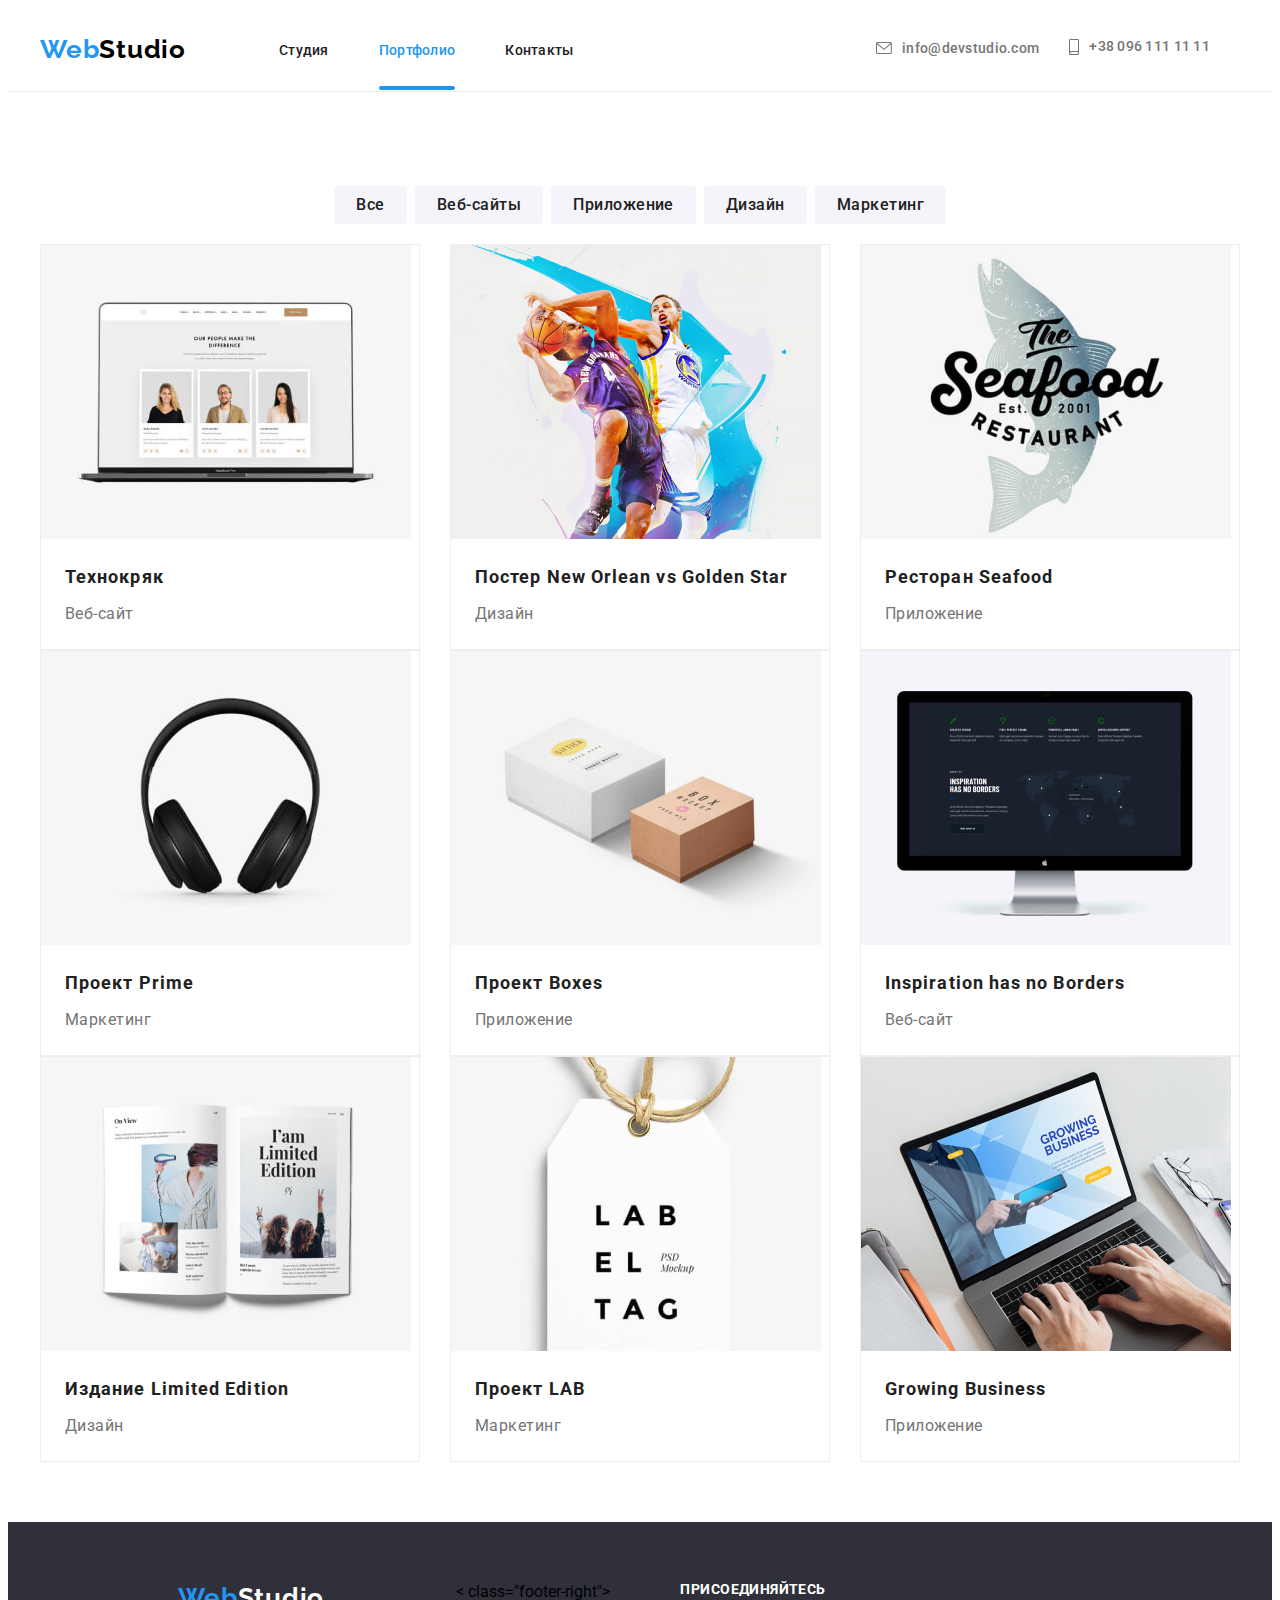
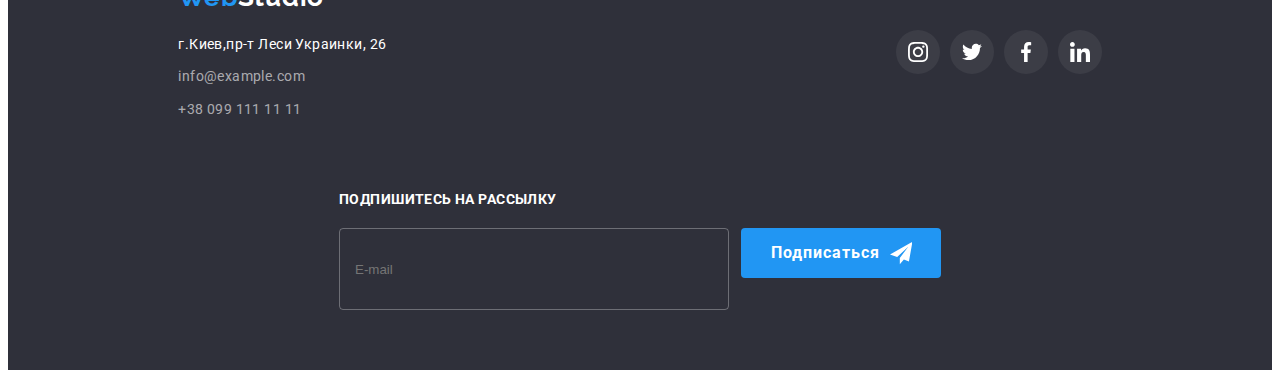
==== commit a240a667: "commit-9" ====
--- a/portfolio.html
+++ b/portfolio.html
@@ -29,10 +29,10 @@
             </a>
             <ul class="header__list list">
               <li class="header__item">
-                <a href="./index.html" class="header__link link current">Студия</a>
+                <a href="./index.html" class="header__link link ">Студия</a>
               </li>
               <li class="header__item">
-                <a href="./portfolio.html" class="header__link link "
+                <a href="./portfolio.html" class="header__link link current"
                   >Портфолио</a
                 >
               </li>
@@ -112,7 +112,7 @@
     </header>
     <main>
       <!--Навигация-->
-      <section class="nav container">
+      <section class="nav container"> 
         <ul class="nav-list list">
           <li class="nav-item">
             <button type="button" class="btn nav-btn">Все</button>
@@ -130,8 +130,9 @@
             <button type="button" class="btn nav-btn">Маркетинг</button>
           </li>
         </ul>
+      
         <!--Меню навигации-->
-        <div class="menu">
+        <div class="menu">  
           <ul class="menu-nav__list list">
             <li class="menu-nav__item">
               <div class="menu-top__wrapper">
@@ -525,6 +526,7 @@
               </div>
             </li>
           </ul>
+        </div>
         </div>
       </section>
     </main>
@@ -543,7 +545,7 @@
           <address class="footer-link link">+38 099 111 11 11</address>
         </div>
         <!-- Футер "Присоединяйтесь" -->
-        <div class="footer-right">
+        < class="footer-right">
           <h3 class="footer-text">ПРИСОЕДИНЯЙТЕСЬ</h3>
           <ul class="footer-social-list social-list list">
             <li class="social-item">
@@ -591,7 +593,7 @@
               </a>
             </li>
           </ul>
-        </div>
+        
 
         <!-- Футер "Подпишитесь" -->
         <div class="footer-form-box">
--- a/css/main.min.css
+++ b/css/main.min.css
@@ -1,2 +1,2 @@
-p,h1,h2,h3,h4,h5,h6{margin:0}ul{margin:0;padding:0}button{cursor:pointer}img{display:block;width:100%;height:auto}body{font-family:Roboto, sans-serif}.list{list-style:none}.link{text-decoration:none}.container{width:100%;margin-left:auto;margin-right:auto;padding-left:15px;padding-right:15px}@media screen and (min-width: 480px){.container{width:480px}}@media screen and (min-width: 768px){.container{width:768px}}@media screen and (min-width: 1200px){.container{width:1200px}}.btn{min-width:73px;padding:6px 22px;font-family:Roboto;font-size:16px;line-height:1.62;font-weight:500;letter-spacing:.03em;text-align:center;background-color:var(--primary-fon-color);color:var(--title-text-color);border-radius:4px;border:transparent;transition:color 250ms cubic-bezier(0.4, 0, 0.2, 1)}.btn:hover,.btn:focus{color:var(--white);background-color:var(--accent-color);box-shadow:0px 3px 1px rgba(0,0,0,0.1),0px 1px 2px rgba(0,0,0,0.08),0px 2px 2px rgba(0,0,0,0.12)}.pre-title{color:#212121;font-size:28px;line-height:1.17;font-weight:700;letter-spacing:.03em;margin-top:0;margin-bottom:30px;text-align:center}@media screen and (min-width: 1200px){.pre-title{margin-bottom:50px;font-size:36px;line-height:1.17;font-weight:700}}.after-title{font-family:Roboto;font-style:normal;font-size:14px;line-height:1.71;font-weight:400;letter-spacing:.03em}.after-title-dark{color:var(--primary-text-color)}.after-title-light{color:var(--primary-text-color)}.social-link{width:100%;height:100%;border-radius:50%;transition:background-color 250ms cubic-bezier(0.4, 0, 0.2, 1)}.social-link:hover,.social-link:focus{background-color:var(--accent-color)}.header{padding-top:16px;padding-bottom:16px;border-bottom:1px solid #ececec}@media screen and (min-width: 1200px){.header{padding-top:26px;padding-bottom:26px}}.header__container{display:flex;align-items:center}.burger-btn{display:flex;align-items:center;justify-content:center;background-color:transparent;cursor:pointer;padding:0;line-height:0;margin-left:auto;border:none;width:40px;height:40px;color:#212121}@media screen and (min-width: 767px){.burger-btn{display:none}}.burger-icon-icon{width:40px;height:40px}.mobile-menu{position:fixed;z-index:100;top:0;left:0;width:100vw;height:100vh;padding:48px 40px;background-color:#ffffff;opacity:0;visibility:hidden;pointer-events:none;transition:opasicity 250ms linear, visibility 250ms linear}.flex{display:flex;flex-direction:column;justify-content:space-between}.mobile-menu{width:100vw;height:100vh;position:fixed;background-color:#fff;top:0;right:0;padding:15px 10px 48px 40px;z-index:999}.mobile-menu-list__item:not(:last-child){margin-bottom:32px}.mobile-menu__link{font-family:Roboto;font-weight:500;font-size:40px;line-height:1.18;letter-spacing:0.02em;color:#212121}.mobile-menu-link__tel{display:block;margin-bottom:32px;font-family:Roboto;font-style:normal;font-weight:500;font-size:34px;line-height:1.18;letter-spacing:0.02em;color:#2196f3}.mobile-menu-link__mail{display:block;font-family:Roboto;font-style:normal;font-weight:500;font-size:24px;line-height:1.17;letter-spacing:0.02em;color:#757575;margin-bottom:64px}.mobile-menu-list__social{display:flex;flex-direction:row;column-gap:20px}.mobile-menu-list__social-item{position:relative;font-weight:500;font-size:18px;line-height:1.22;letter-spacing:0.02em;color:#2196f3}.mobile-menu.is-hidden{opacity:1;visibility:visible;pointer-events:all}.mobile-close-btn{display:flex;align-items:center;justify-content:center;background-color:transparent;color:#212121;border:none;margin-left:auto;cursor:pointer;padding-right:8px}.close-btn-icon{width:18px;height:18px}.header__list{display:flex}@media screen and (max-width: 767px){.header__list{display:none}}.header__item:not(:last-child){margin-right:50px}.header__logo{margin-right:93px;font-family:Raleway;font-size:26px;line-height:1.19;font-weight:700;letter-spacing:.03em;color:#000000}.header__accent{color:var(--accent-color)}.header__link{position:relative;font-size:14px;line-height:1.14;font-weight:500;letter-spacing:.02em;cursor:pointer;color:var(--title-text-color);transition:color 250ms cubic-bezier(0.4, 0, 0.2, 1)}.header__link:hover,.header__link:focus{color:var(--accent-color)}.current{color:var(--accent-color)}.current::after{content:'';position:absolute;border-radius:2px;display:block;width:100%;height:4px;background-color:var(--accent-color);bottom:-32px}.header__mail,.header__tel{display:inline-flex;align-items:center;margin-right:30px;font-size:14px;line-height:1.14;font-weight:500;letter-spacing:.02em;color:var(--primary-text-color);transition:color 250ms cubic-bezier(0.4, 0, 0.2, 1)}.header__mail:hover,.header__mail:focus,.header__tel:hover,.header__tel:focus{color:var(--accent-color)}.header__mail:hover .header__icon,.header__mail:focus .header__icon,.header__tel:hover .header__icon,.header__tel:focus .header__icon{fill:var(--accent-color)}.header-adress__list{display:flex;margin-left:auto}@media screen and (max-width: 767px){.header-adress__list{display:none}}@media screen and (min-width: 768px) and (max-width: 1199px){.header-adress__list{flex-direction:column;align-content:center}}.header__icon{margin-right:10px;fill:var(--primary-text-color);transition:fill 250ms cubic-bezier(0.4, 0, 0.2, 1)}.hero{text-align:center;padding:118px 0;margin-left:auto;margin-right:auto;background:rgba(47,48,58,0.4);background-image:linear-gradient(rgba(47,48,58,0.4), rgba(47,48,58,0.4)),url(/images/hero/hero.jpg);background-position:center;background-repeat:no-repeat;background-size:cover;background-color:var(--primary-fon-footer-color);max-width:480px;height:400px}@media screen and (min-device-pixel-ratio: 2), (min-resolution: 192dpi), (min-resolution: 2dppx){.hero{background-image:url("/images/hero/hero2x.jpg")}}@media screen and (min-width: 768px){.hero{max-width:768px;background-image:linear-gradient(rgba(47,48,58,0.4), rgba(47,48,58,0.4)),url(/images/hero/hero-tablet2x.jpg)}}@media screen and (min-width: 768px) and (min-device-pixel-ratio: 2), screen and (min-width: 768px) and (min-resolution: 192dpi), screen and (min-width: 768px) and (min-resolution: 2dppx){.hero{background-image:url("/images/hero/hero-tablet.jpg")}}@media screen and (min-width: 1200px){.hero{padding-top:200px;padding-bottom:200px;max-width:1600px;height:600px;background-image:linear-gradient(rgba(47,48,58,0.4), rgba(47,48,58,0.4)),url(/images/hero/hero-desktop2x.jpg)}}@media screen and (min-width: 1200px) and (min-device-pixel-ratio: 2), screen and (min-width: 1200px) and (min-resolution: 192dpi), screen and (min-width: 1200px) and (min-resolution: 2dppx){.hero{background-image:url("/images/hero/hero-desktop.jpg")}}.hero-title{margin-top:0;margin-bottom:30px;margin-left:auto;margin-right:auto;max-width:360px;font-size:26px;line-height:1.62;font-weight:900;letter-spacing:.06em;text-align:center;text-transform:uppercase;color:var(--white);transition:color 250ms cubic-bezier(0.4, 0, 0.2, 1)}@media screen and (min-width: 1200px){.hero-title{max-width:695px;font-size:44px;line-height:1.36;font-weight:900;letter-spacing:.06em}}.hero-btn{padding:10px 32px;font-family:inherit;font-size:16px;line-height:1.87;font-weight:700;letter-spacing:.06em;text-align:center;border-radius:4px;border:1px solid transparent;background-color:var(--accent-color);color:var(--white);transition:background-color 250ms cubic-bezier(0.4, 0, 0.2, 1)}.hero-btn:hover,.hero-btn:focus{background-color:var(--white);color:var(--accent-color)}.about{padding-top:60px;padding-bottom:60px}@media screen and (min-width: 1200px){.about{padding-top:94px}}@media screen and (min-width: 768px){.about-list{display:flex;flex-wrap:wrap}}@media screen and (min-width: 1200px){.about-list{display:flex}}.about-item:not(:last-child){margin-right:30px}@media screen and (min-width: 768px){.about-item{flex-basis:calc(100% / 2 - 30px);display:flex;flex-wrap:wrap}}@media screen and (min-width: 1199px){.about-item{flex-basis:calc(100% / 4 - 30px)}}.about-title{margin-top:0;margin-bottom:10px;font-size:14px;line-height:1.14;font-weight:700;letter-spacing:.03em;text-transform:uppercase;color:var(--title-text-color)}@media screen and (max-width: 767px){.about-title{text-align:center}}.about-icon-box{background:#f5f4fa;width:100%;height:120px;margin-bottom:30px}.about-icon{width:70px;height:70px}.work{padding-bottom:94px}@media screen and (max-width: 1199px){.work{display:none}}.work-list{display:flex}.work-item{position:relative}.work-item:not(:last-child){margin-right:30px}.work-text{position:absolute;width:100%;bottom:0;left:0;padding:27px 0px;font-size:14px;line-height:1.14;font-weight:700;letter-spacing:.03em;text-align:center;text-transform:uppercase;color:var(--white);background:rgba(47,48,58,0.8)}.team{background-color:var(--primary-fon-color);padding-top:60px;padding-bottom:60px;margin:0px auto}@media screen and (min-width: 1200px){.team{padding-top:94px;padding-bottom:94px}}@media screen and (min-width: 768px){.team-list{display:flex;flex-wrap:wrap;margin-left:-30px;margin-bottom:-30px}}.team-item{margin-bottom:30px;background-color:#ffffff;box-shadow:0px 1px 3px rgba(0,0,0,0.12),0px 1px 1px rgba(0,0,0,0.14),0px 2px 1px rgba(0,0,0,0.2);border-radius:0px 0px 4px 4px}@media screen and (min-width: 768px){.team-item{flex-basis:calc(100% / 2 - 30px);display:flex;flex-wrap:wrap;margin-left:30px;margin-bottom:30px}}@media screen and (min-width: 1200px){.team-item{flex-basis:calc(100% / 4 - 30px)}}.team-leaders{background-color:var(--white);padding:30px 0px;margin:0 auto}.team-item-title{margin-bottom:10px;font-size:16px;line-height:1.19;font-weight:500;letter-spacing:.03em;text-align:center;color:var(--title-text-color)}.team-item-text{font-size:16px;line-height:1.19;font-weight:400;letter-spacing:.03em;text-align:center;margin-bottom:16px;color:var(--primary-text-color)}.social-link:hover .social-icon,.social-link:focus .social-icon{fill:var(--white)}.social-item{width:44px;height:44px}.social-item+.social-item{margin-left:10px}.social-icon{fill:#afb1b8;transition:fill 250ms cubic-bezier(0.4, 0, 0.2, 1)}.clients{padding-top:60px;padding-bottom:60px}@media screen and (min-width: 1200px){.clients{padding-top:94px;padding-bottom:94px}}.clients-list{display:flex;flex-wrap:wrap;justify-content:center;align-items:center;grid-gap:30px}@media screen and (min-width: 1200px){.clients-list{flex-wrap:nowrap}}.clients-item{height:90px;border-radius:4px}@media screen and (max-width: 767px){.clients-item{width:210px}}@media screen and (min-width: 768px){.clients-item{width:226px}}@media screen and (min-width: 1200px){.clients-item{width:170px}}.clients-link{padding:16px 32px;border-radius:4px;border:1px solid #afb1b8;transition:border 250ms cubic-bezier(0.4, 0, 0.2, 1)}.clients-link:hover,.clients-link:focus{border-color:var(--accent-color)}.clients-icon{fill:#afb1b8;transition:fill 250ms cubic-bezier(0.4, 0, 0.2, 1)}.clients-link:hover .clients-icon,.clients-link:focus .clients-icon{fill:var(--accent-color)}.footer{padding-top:60px;padding-bottom:60px;background-color:var(--primary-fon-footer-color)}@media screen and (max-width: 1199px){.footer{text-align:center}}.footer-container{display:block}@media screen and (min-width: 767px){.footer-container{display:flex;justify-content:center;flex-wrap:wrap;gap:30px 165px}}@media screen and (min-width: 1200px){.footer-container{display:flex;justify-content:center;gap:70px;margin-left:auto;margin-right:auto;padding:0px}}.footer-left{display:flex;flex-direction:column}@media screen and (max-width: 767px){.footer-left{margin-bottom:60px}}.footer-right{display:block;flex-direction:column;margin-left:70px;width:206px}@media screen and (max-width: 767px){.footer-right{margin:auto;margin-bottom:60px}}@media screen and (min-width: 1200px){.footer-right{margin-left:25px}}.footer-social-link{background-color:#ffffff10}.footer-social-icon{fill:var(--white)}.footer-text{margin-bottom:20px;font-size:14px;line-height:1.14;font-weight:700;letter-spacing:.03em;text-transform:uppercase;color:#ffffff}.footer-logo{margin-bottom:20px;font-family:Raleway;font-style:normal;font-size:26px;line-height:1.19;font-weight:700;letter-spacing:.03em;color:var(--white)}.footer-accent{color:var(--accent-color)}.footer-adress{margin-bottom:9px;font-style:normal;font-size:14px;line-height:1.71;font-weight:400;letter-spacing:.03em;color:var(--white)}.footer-link{margin-bottom:9px;font-family:Roboto;font-style:normal;font-size:14px;line-height:1.71;font-weight:400;letter-spacing:.03em;color:var(--primary-footer-two-color)}.after-title{margin-bottom:9px}.footer-form{display:flex}@media screen and (max-width: 1199px){.footer-form{flex-direction:column;display:flex;flex-wrap:wrap;justify-content:center;align-items:center}}.footer-form-box{display:block}.footer-form-text{margin-bottom:20px;font-size:14px;line-height:1.14;font-weight:700;letter-spacing:.03em;text-transform:uppercase;color:var(--white)}.footer-form-input{width:358px;height:50px;padding:15px;background-color:inherit;color:var(--white);border:1px solid rgba(255,255,255,0.3);border-radius:4px;outline:none}.footer-form-input:focus{border-color:var(--accent-color);outline-color:var(--accent-color)}.footer-form-input:placeholder{font-size:16px;line-height:1.25;font-weight:400;letter-spacing:.03em;align-items:center;color:rgba(255,255,255,0.6)}@media screen and (max-width: 1199px){.footer-form-input{width:450px}}.footer-form-btn{width:200px;height:50px;margin-left:12px;padding-top:10px;padding-bottom:10px;padding-right:28px;padding-left:29px;transition:color 250ms cubic-bezier(0.4, 0, 0.2, 1)}.footer-form-btn:hover .footer-form-icon,.footer-form-btn:focus .footer-form-icon{fill:var(--accent-color)}@media screen and (max-width: 1199px){.footer-form-btn{margin-left:0;margin-top:20px}}.footer-form-icon{margin-left:10px;fill:var(--white);transition:fill 250ms cubic-bezier(0.4, 0, 0.2, 1)}.backdrop{position:fixed;width:100vw;height:100vh;background:rgba(0,0,0,0.2);top:0;transition:opacity 250ms cubic-bezier(0.4, 0, 0.2, 1),visibility 250ms cubic-bezier(0.4, 0, 0.2, 1)}.backdrop.is-hidden{opacity:0;visibility:hidden;pointer-events:0}.backdrop.is-hidden .modal{transform:scale(2)}.backdrop-icon:hover,.backdrop-icon:focus{fill:var(--accent-color)}.modal{position:relative;width:528px;height:581px;padding:40px;background-color:var(--white);border-radius:4px;box-shadow:0px 1px 3px rgba(0,0,0,0.12),0px 1px 1px rgba(0,0,0,0.14),0px 2px 1px rgba(0,0,0,0.2);transform:scale(1);transition:transform 300ms ease}@media screen and (min-width: 480px){.modal{width:450px;min-height:609px}}@media screen and (min-width: 1200px){.modal{width:528px;min-height:581px}}.modal-title{margin-bottom:12px;font-size:20px;line-height:1.15;font-weight:700;letter-spacing:.03em;text-align:center;color:var(--title-text-color)}.modal-field{margin-bottom:10px}.modal-label{display:block;margin-bottom:4px;font-size:12px;line-height:1.17;font-weight:400;letter-spacing:.01em;color:var(--primary-text-color)}.modal-wrapper{display:block;position:relative}.modal-input{width:100%;height:40px;border-radius:4px;border:1px solid rgba(33,33,33,0.2);background:transparent;padding-left:42px;padding-right:20px;outline:none}.modal-input:focus{border-color:var(--accent-color)}.modal-input:focus+.modal-icon{fill:var(--accent-color)}.modal-icon{position:absolute;left:10px;top:50%;transform:translateY(-50%);width:15px;height:15px}.modal-text-input{padding:12px 16px;resize:none;width:100%;height:120px;border-radius:4px;border:1px solid rgba(33,33,33,0.2);background:transparent}.modal-text-input:focus{border-color:var(--accent-color)}.modal-text-input::placeholder{font-size:12px;line-height:.86;font-weight:400;letter-spacing:.01em;color:rgba(117,117,117,0.5)}.modal-text-input:focus{outline-color:var(--accent-color)}.check-text{margin-bottom:30px;font-size:12px;line-height:1.71;font-weight:400;letter-spacing:.03em;color:var(--primary-text-color)}.check-text span{width:16px;height:15px;border:2px solid #212121;border-radius:4px;margin-right:8px}@media screen and (min-width: 1200px){.check-text{font-size:14px;line-height:1.71}}.modal-checkbox:checked+.check-text span{background-color:var(--accent-color);border:none}.check-icon{fill:var(--white)}.check-licens{color:var(--accent-color);margin-left:4px}.form-btn{width:200px;display:block;margin:0 auto;letter-spacing:0.06em}.form-btn:hover,.form-btn:focus{color:var(--white);background:#188ce8}.close-btn{position:absolute;right:8px;top:8px;width:30px;height:30px;border-radius:50%;border:1px solid rgba(0,0,0,0.1);background:var(--white)}.nav{padding-bottom:60px;padding-top:60px}@media screen and (min-width: 1200px){.nav{padding-top:94px}}.nav-list{display:flex;margin-bottom:50px}@media screen and (max-width: 767px){.nav-list{display:flex;flex-wrap:wrap;margin-bottom:40px}}@media screen and (min-width: 768px){.nav-list{display:flex;justify-content:center}}.nav-item:not(:last-child){margin-right:8px}@media screen and (max-width: 767px){.nav-item:not(:last-child){margin-bottom:15px}}.nav-btn{transition:background-color 250ms cubic-bezier(0.4, 0, 0.2, 1)}.menu-nav__list{margin-left:-30px;margin-top:-30px}@media screen and (min-width: 768px){.menu-nav__list{display:flex;flex-wrap:wrap;margin-left:-30px}}@media screen and (min-width: 1200px){.menu-nav__list{display:flex;flex-wrap:wrap}}.menu-nav__item{cursor:pointer;width:100%;margin-left:30px;margin-top:30px;border:1px solid #eeeeee;box-sizing:border-box}.menu-nav__item:hover,.menu-nav__item:focus{box-shadow:0px 1px 1px rgba(0,0,0,0.12),0px 4px 4px rgba(0,0,0,0.06),1px 4px 6px rgba(0,0,0,0.16)}.menu-nav__item:hover .menu-top__text{transform:translateY(0)}@media screen and (min-width: 768px){.menu-nav__item{flex-basis:calc(100% / 2 - 30px);display:flex;flex-wrap:wrap}}@media screen and (min-width: 1200px){.menu-nav__item{flex-basis:calc(100% / 3 - 30px)}}.menu-top__wrapper{position:relative;overflow:hidden}.menu-top__text{position:absolute;top:0;left:0;width:100%;transform:translateY(100%);transition:transform 250ms linear;padding-top:42px;padding-bottom:56px;padding-right:67px;padding-left:50px;font-size:18px;line-height:1.56;font-weight:400;letter-spacing:.03em;color:var(--white);background:rgba(33,150,243,0.9)}@media screen and (min-width: 480px){.menu-top__text{height:100%}}.menu-nav__work{padding:20px 24px}.menu-nav__title{font-size:18px;line-height:2;font-weight:700;letter-spacing:.06em;margin-bottom:4px;color:var(--title-text-color)}.menu-nav__text{font-size:16px;line-height:1.87;font-weight:400;letter-spacing:.03em;color:var(--primary-text-color)}:root{--primary-text-color: #757575;--title-text-color: #212121;--accent-color: #2196f3;--white: #ffffff;--primary-fon-color: #f5f4fa;--primary-fon-footer-color: #2f303a;--primary-footer-two-color: rgba(255, 255, 255, 0.6)}.visually-hidden{position:absolute;white-space:nowrap;width:1px;height:1px;overflow:hidden;border:0;padding:0;clip:rect(0 0 0 0);clip-path:inset(50%);margin:-1px}.social-link,.header__nav,.about-icon-box,.social-list,.clients-link,.footer-form-btn,.backdrop,.check-text,.check-text span,.close-btn{display:flex;align-items:center;justify-content:center}
+p,h1,h2,h3,h4,h5,h6{margin:0}ul{margin:0;padding:0}button{cursor:pointer}img{display:block;width:100%;height:auto}body{font-family:Roboto, sans-serif}.list{list-style:none}.link{text-decoration:none}.container{width:100%;margin-left:auto;margin-right:auto;padding-left:15px;padding-right:15px}@media screen and (min-width: 480px){.container{width:480px}}@media screen and (min-width: 768px){.container{width:768px}}@media screen and (min-width: 1200px){.container{width:1200px}}.btn{min-width:73px;padding:6px 22px;font-family:Roboto;font-size:16px;line-height:1.62;font-weight:500;letter-spacing:.03em;text-align:center;background-color:var(--primary-fon-color);color:var(--title-text-color);border-radius:4px;border:transparent;transition:color 250ms cubic-bezier(0.4, 0, 0.2, 1)}.btn:hover,.btn:focus{color:var(--white);background-color:var(--accent-color);box-shadow:0px 3px 1px rgba(0,0,0,0.1),0px 1px 2px rgba(0,0,0,0.08),0px 2px 2px rgba(0,0,0,0.12)}.pre-title{color:#212121;font-size:28px;line-height:1.17;font-weight:700;letter-spacing:.03em;margin-top:0;margin-bottom:30px;text-align:center}@media screen and (min-width: 1200px){.pre-title{margin-bottom:50px;font-size:36px;line-height:1.17;font-weight:700}}.after-title{font-family:Roboto;font-style:normal;font-size:14px;line-height:1.71;font-weight:400;letter-spacing:.03em}.after-title-dark{color:var(--primary-text-color)}.after-title-light{color:var(--primary-text-color)}.social-link{width:100%;height:100%;border-radius:50%;transition:background-color 250ms cubic-bezier(0.4, 0, 0.2, 1)}.social-link:hover,.social-link:focus{background-color:var(--accent-color)}.header{padding-top:16px;padding-bottom:16px;border-bottom:1px solid #ececec}@media screen and (min-width: 1200px){.header{padding-top:26px;padding-bottom:26px}}.header__container{display:flex;align-items:center}.burger-btn{display:flex;align-items:center;justify-content:center;background-color:transparent;cursor:pointer;padding:0;line-height:0;margin-left:auto;border:none;width:40px;height:40px;color:#212121}@media screen and (min-width: 767px){.burger-btn{display:none}}.burger-icon-icon{width:40px;height:40px}.mobile-menu{position:fixed;z-index:100;top:0;left:0;width:100vw;height:100vh;padding:48px 40px;background-color:#ffffff;opacity:0;visibility:hidden;pointer-events:none;transition:opasicity 250ms linear, visibility 250ms linear}.flex{display:flex;flex-direction:column;justify-content:space-between}.mobile-menu{width:100vw;height:100vh;position:fixed;background-color:#fff;top:0;right:0;padding:15px 10px 48px 40px;z-index:999}.mobile-menu-list__item:not(:last-child){margin-bottom:32px}.mobile-menu__link{font-family:Roboto;font-weight:500;font-size:40px;line-height:1.18;letter-spacing:0.02em;color:#212121}.mobile-menu-link__tel{display:block;margin-bottom:32px;font-family:Roboto;font-style:normal;font-weight:500;font-size:34px;line-height:1.18;letter-spacing:0.02em;color:#2196f3}.mobile-menu-link__mail{display:block;font-family:Roboto;font-style:normal;font-weight:500;font-size:24px;line-height:1.17;letter-spacing:0.02em;color:#757575;margin-bottom:64px}.mobile-menu-list__social{display:flex;flex-direction:row;column-gap:20px}.mobile-menu-list__social-item{position:relative;font-weight:500;font-size:18px;line-height:1.22;letter-spacing:0.02em;color:#2196f3}.mobile-menu.is-hidden{opacity:1;visibility:visible;pointer-events:all}.mobile-close-btn{display:flex;align-items:center;justify-content:center;background-color:transparent;color:#212121;border:none;margin-left:auto;cursor:pointer;padding-right:8px}.close-btn-icon{width:40px;height:40px}.header__list{display:flex}@media screen and (max-width: 767px){.header__list{display:none}}.header__item:not(:last-child){margin-right:50px}.header__logo{margin-right:93px;font-family:Raleway;font-size:26px;line-height:1.19;font-weight:700;letter-spacing:.03em;color:#000000}.header__accent{color:var(--accent-color)}.header__link{position:relative;font-size:14px;line-height:1.14;font-weight:500;letter-spacing:.02em;cursor:pointer;color:var(--title-text-color);transition:color 250ms cubic-bezier(0.4, 0, 0.2, 1)}.header__link:hover,.header__link:focus{color:var(--accent-color)}.current{color:var(--accent-color)}.current::after{content:'';position:absolute;border-radius:2px;display:block;width:100%;height:4px;background-color:var(--accent-color);bottom:-32px}.header__mail,.header__tel{display:inline-flex;align-items:center;margin-right:30px;font-size:14px;line-height:1.14;font-weight:500;letter-spacing:.02em;color:var(--primary-text-color);transition:color 250ms cubic-bezier(0.4, 0, 0.2, 1)}.header__mail:hover,.header__mail:focus,.header__tel:hover,.header__tel:focus{color:var(--accent-color)}.header__mail:hover .header__icon,.header__mail:focus .header__icon,.header__tel:hover .header__icon,.header__tel:focus .header__icon{fill:var(--accent-color)}.header-adress__list{display:flex;margin-left:auto}@media screen and (max-width: 767px){.header-adress__list{display:none}}@media screen and (min-width: 768px) and (max-width: 1199px){.header-adress__list{flex-direction:column;align-content:center}}.header__icon{margin-right:10px;fill:var(--primary-text-color);transition:fill 250ms cubic-bezier(0.4, 0, 0.2, 1)}.hero{text-align:center;padding:118px 0;margin-left:auto;margin-right:auto;background:rgba(47,48,58,0.4);background-image:linear-gradient(rgba(47,48,58,0.4), rgba(47,48,58,0.4)),url(../images/hero/hero.jpg);background-position:center;background-repeat:no-repeat;background-size:cover;background-color:var(--primary-fon-footer-color);max-width:480px;height:400px}@media screen and (min-device-pixel-ratio: 2), (min-resolution: 192dpi), (min-resolution: 2dppx){.hero{background-image:url("../images/hero/hero2x.jpg")}}@media screen and (min-width: 768px){.hero{max-width:768px;background-image:linear-gradient(rgba(47,48,58,0.4), rgba(47,48,58,0.4)),url(../images/hero/hero-tablet2x.jpg)}}@media screen and (min-width: 768px) and (min-device-pixel-ratio: 2), screen and (min-width: 768px) and (min-resolution: 192dpi), screen and (min-width: 768px) and (min-resolution: 2dppx){.hero{background-image:url("../images/hero/hero-tablet.jpg")}}@media screen and (min-width: 1200px){.hero{padding-top:200px;padding-bottom:200px;max-width:1600px;height:600px;background-image:linear-gradient(rgba(47,48,58,0.4), rgba(47,48,58,0.4)),url(../images/hero/hero-desktop2x.jpg)}}@media screen and (min-width: 1200px) and (min-device-pixel-ratio: 2), screen and (min-width: 1200px) and (min-resolution: 192dpi), screen and (min-width: 1200px) and (min-resolution: 2dppx){.hero{background-image:url("../images/hero/hero-desktop.jpg")}}.hero-title{margin-top:0;margin-bottom:30px;margin-left:auto;margin-right:auto;max-width:360px;font-size:26px;line-height:1.62;font-weight:900;letter-spacing:.06em;text-align:center;text-transform:uppercase;color:var(--white);transition:color 250ms cubic-bezier(0.4, 0, 0.2, 1)}@media screen and (min-width: 1200px){.hero-title{max-width:695px;font-size:44px;line-height:1.36;font-weight:900;letter-spacing:.06em}}.hero-btn{padding:10px 32px;font-family:inherit;font-size:16px;line-height:1.87;font-weight:700;letter-spacing:.06em;text-align:center;border-radius:4px;border:1px solid transparent;background-color:var(--accent-color);color:var(--white);transition:background-color 250ms cubic-bezier(0.4, 0, 0.2, 1)}.hero-btn:hover,.hero-btn:focus{background-color:var(--white);color:var(--accent-color)}.about{padding-top:60px;padding-bottom:60px}@media screen and (min-width: 1200px){.about{padding-top:94px}}@media screen and (min-width: 768px){.about-list{display:flex;flex-wrap:wrap}}@media screen and (min-width: 1200px){.about-list{display:flex}}.about-item{width:100%;margin-bottom:30px}.about-item:not(:last-child){margin-right:30px}@media screen and (min-width: 768px){.about-item{flex-basis:calc(100% / 2 - 30px);display:flex;flex-wrap:wrap}}@media screen and (min-width: 1199px){.about-item{flex-basis:calc(100% / 4 - 30px)}}.about-title{margin-top:0;margin-bottom:10px;font-size:14px;line-height:1.14;font-weight:700;letter-spacing:.03em;text-transform:uppercase;color:var(--title-text-color)}@media screen and (max-width: 767px){.about-title{text-align:center}}.about-icon-box{background:#f5f4fa;width:100%;height:120px;margin-bottom:30px}.about-icon{width:70px;height:70px}.work{padding-bottom:94px}@media screen and (max-width: 1199px){.work{display:none}}.work-list{display:flex}.work-item{position:relative}.work-item:not(:last-child){margin-right:30px}.work-text{position:absolute;width:100%;bottom:0;left:0;padding:27px 0px;font-size:14px;line-height:1.14;font-weight:700;letter-spacing:.03em;text-align:center;text-transform:uppercase;color:var(--white);background:rgba(47,48,58,0.8)}.team{background-color:var(--primary-fon-color);padding-top:60px;padding-bottom:60px;margin:0px auto}@media screen and (min-width: 1200px){.team{padding-top:94px;padding-bottom:94px}}@media screen and (min-width: 768px){.team-list{display:flex;flex-wrap:wrap;margin-left:-30px;margin-bottom:-30px}}.team-item{margin-bottom:30px;background-color:#ffffff;box-shadow:0px 1px 3px rgba(0,0,0,0.12),0px 1px 1px rgba(0,0,0,0.14),0px 2px 1px rgba(0,0,0,0.2);border-radius:0px 0px 4px 4px}@media screen and (min-width: 768px){.team-item{flex-basis:calc(100% / 2 - 30px);display:flex;flex-wrap:wrap;margin-left:30px;margin-bottom:30px}}@media screen and (min-width: 1200px){.team-item{flex-basis:calc(100% / 4 - 30px)}}.team-leaders{background-color:var(--white);padding:30px 0px;margin:0 auto}.team-item-title{margin-bottom:10px;font-size:16px;line-height:1.19;font-weight:500;letter-spacing:.03em;text-align:center;color:var(--title-text-color)}.team-item-text{font-size:16px;line-height:1.19;font-weight:400;letter-spacing:.03em;text-align:center;margin-bottom:16px;color:var(--primary-text-color)}.social-link:hover .social-icon,.social-link:focus .social-icon{fill:var(--white)}.social-item{width:44px;height:44px}.social-item+.social-item{margin-left:10px}.social-icon{fill:#afb1b8;transition:fill 250ms cubic-bezier(0.4, 0, 0.2, 1)}.clients{padding-top:60px;padding-bottom:60px}@media screen and (min-width: 1200px){.clients{padding-top:94px;padding-bottom:94px}}.clients-list{display:flex;flex-wrap:wrap;justify-content:center;align-items:center;grid-gap:30px}@media screen and (min-width: 1200px){.clients-list{flex-wrap:nowrap}}.clients-item{height:90px;border-radius:4px}@media screen and (max-width: 767px){.clients-item{width:210px}}@media screen and (min-width: 768px){.clients-item{width:226px}}@media screen and (min-width: 1200px){.clients-item{width:170px}}.clients-link{padding:16px 32px;border-radius:4px;border:1px solid #afb1b8;transition:border 250ms cubic-bezier(0.4, 0, 0.2, 1)}.clients-link:hover,.clients-link:focus{border-color:var(--accent-color)}.clients-icon{fill:#afb1b8;transition:fill 250ms cubic-bezier(0.4, 0, 0.2, 1)}.clients-link:hover .clients-icon,.clients-link:focus .clients-icon{fill:var(--accent-color)}.footer{padding-top:60px;padding-bottom:60px;background-color:var(--primary-fon-footer-color)}@media screen and (max-width: 1199px){.footer{text-align:center}}.footer-container{display:block}@media screen and (min-width: 767px){.footer-container{display:flex;justify-content:center;flex-wrap:wrap;gap:30px 165px}}@media screen and (min-width: 1200px){.footer-container{display:flex;justify-content:center;gap:70px;margin-left:auto;margin-right:auto;padding:0px}}.footer-left{display:flex;flex-direction:column}@media screen and (max-width: 767px){.footer-left{margin-bottom:60px}}.footer-right{display:block;flex-direction:column;margin-left:70px;width:206px}@media screen and (max-width: 767px){.footer-right{margin:auto;margin-bottom:60px}}@media screen and (min-width: 1200px){.footer-right{margin-left:25px}}.footer-social-link{background-color:#ffffff10}.footer-social-icon{fill:var(--white)}.footer-text{margin-bottom:20px;font-size:14px;line-height:1.14;font-weight:700;letter-spacing:.03em;text-transform:uppercase;color:#ffffff}.footer-logo{margin-bottom:20px;font-family:Raleway;font-style:normal;font-size:26px;line-height:1.19;font-weight:700;letter-spacing:.03em;color:var(--white)}.footer-accent{color:var(--accent-color)}.footer-adress{margin-bottom:9px;font-style:normal;font-size:14px;line-height:1.71;font-weight:400;letter-spacing:.03em;color:var(--white)}.footer-link{font-family:Roboto;font-style:normal;font-size:14px;line-height:1.71;font-weight:400;letter-spacing:.03em;color:var(--primary-footer-two-color)}.footer-link:not(:last-child){margin-bottom:9px}.after-title{margin-bottom:9px}.footer-form{display:flex}@media screen and (max-width: 1199px){.footer-form{flex-direction:column;display:flex;flex-wrap:wrap;justify-content:center;align-items:center}}.footer-form-box{display:block}.footer-form-text{margin-bottom:20px;font-size:14px;line-height:1.14;font-weight:700;letter-spacing:.03em;text-transform:uppercase;color:var(--white)}.footer-form-input{width:358px;height:50px;padding:15px;background-color:inherit;color:var(--white);border:1px solid rgba(255,255,255,0.3);border-radius:4px;outline:none}.footer-form-input:focus{border-color:var(--accent-color);outline-color:var(--accent-color)}.footer-form-input:placeholder{font-size:16px;line-height:1.25;font-weight:400;letter-spacing:.03em;align-items:center;color:rgba(255,255,255,0.6)}@media screen and (max-width: 1199px){.footer-form-input{width:450px}}.footer-form-btn{width:200px;height:50px;margin-left:12px;padding-top:10px;padding-bottom:10px;padding-right:28px;padding-left:29px;transition:color 250ms cubic-bezier(0.4, 0, 0.2, 1)}.footer-form-btn:hover .footer-form-icon,.footer-form-btn:focus .footer-form-icon{fill:var(--accent-color)}@media screen and (max-width: 1199px){.footer-form-btn{margin-left:0;margin-top:20px}}.footer-form-icon{margin-left:10px;fill:var(--white);transition:fill 250ms cubic-bezier(0.4, 0, 0.2, 1)}.backdrop{position:fixed;width:100vw;height:100vh;background:rgba(0,0,0,0.2);top:0;transition:opacity 250ms cubic-bezier(0.4, 0, 0.2, 1),visibility 250ms cubic-bezier(0.4, 0, 0.2, 1)}.backdrop.is-hidden{opacity:0;visibility:hidden;pointer-events:0}.backdrop.is-hidden .modal{transform:scale(2)}.backdrop-icon:hover,.backdrop-icon:focus{fill:var(--accent-color)}.modal{position:relative;width:528px;height:581px;padding:40px;background-color:var(--white);border-radius:4px;box-shadow:0px 1px 3px rgba(0,0,0,0.12),0px 1px 1px rgba(0,0,0,0.14),0px 2px 1px rgba(0,0,0,0.2);transform:scale(1);transition:transform 300ms ease}@media screen and (min-width: 480px){.modal{width:450px;min-height:609px}}@media screen and (min-width: 1200px){.modal{width:528px;min-height:581px}}.modal-title{margin-bottom:12px;font-size:20px;line-height:1.15;font-weight:700;letter-spacing:.03em;text-align:center;color:var(--title-text-color)}.modal-field{margin-bottom:10px}.modal-label{display:block;margin-bottom:4px;font-size:12px;line-height:1.17;font-weight:400;letter-spacing:.01em;color:var(--primary-text-color)}.modal-wrapper{display:block;position:relative}.modal-input{width:100%;height:40px;border-radius:4px;border:1px solid rgba(33,33,33,0.2);background:transparent;padding-left:42px;padding-right:20px;outline:none}.modal-input:focus{border-color:var(--accent-color)}.modal-input:focus+.modal-icon{fill:var(--accent-color)}.modal-icon{position:absolute;left:10px;top:50%;transform:translateY(-50%);width:15px;height:15px}.modal-text-input{padding:12px 16px;resize:none;width:100%;height:120px;border-radius:4px;border:1px solid rgba(33,33,33,0.2);background:transparent}.modal-text-input:focus{border-color:var(--accent-color)}.modal-text-input::placeholder{font-size:12px;line-height:.86;font-weight:400;letter-spacing:.01em;color:rgba(117,117,117,0.5)}.modal-text-input:focus{outline-color:var(--accent-color)}.check-text{margin-bottom:30px;font-size:12px;line-height:1.71;font-weight:400;letter-spacing:.03em;color:var(--primary-text-color)}.check-text span{width:16px;height:15px;border:2px solid #212121;border-radius:4px;margin-right:8px}@media screen and (min-width: 1200px){.check-text{font-size:14px;line-height:1.71}}.modal-checkbox:checked+.check-text span{background-color:var(--accent-color);border:none}.check-icon{fill:var(--white)}.check-licens{color:var(--accent-color);margin-left:4px}.form-btn{width:200px;display:block;margin:0 auto;letter-spacing:0.06em}.form-btn:hover,.form-btn:focus{color:var(--white);background:#188ce8}.close-btn{position:absolute;right:8px;top:8px;width:30px;height:30px;border-radius:50%;border:1px solid rgba(0,0,0,0.1);background:var(--white)}.nav{padding-bottom:60px;padding-top:60px}@media screen and (min-width: 1200px){.nav{padding-top:94px}}.nav-list{display:flex;margin-bottom:50px}@media screen and (max-width: 767px){.nav-list{display:flex;flex-wrap:wrap;margin-bottom:40px}}@media screen and (min-width: 768px){.nav-list{display:flex;justify-content:center}}.nav-item:not(:last-child){margin-right:8px}@media screen and (max-width: 767px){.nav-item:not(:last-child){margin-bottom:15px}}.nav-btn{transition:background-color 250ms cubic-bezier(0.4, 0, 0.2, 1)}.menu-nav__list{margin-left:-30px;margin-top:-30px}@media screen and (min-width: 768px){.menu-nav__list{display:flex;flex-wrap:wrap;margin-left:-30px}}@media screen and (min-width: 1200px){.menu-nav__list{display:flex;flex-wrap:wrap}}.menu-nav__item{cursor:pointer;width:100%;margin-left:30px;border:1px solid #eeeeee;box-sizing:border-box}.menu-nav__item:hover,.menu-nav__item:focus{box-shadow:0px 1px 1px rgba(0,0,0,0.12),0px 4px 4px rgba(0,0,0,0.06),1px 4px 6px rgba(0,0,0,0.16)}.menu-nav__item:hover .menu-top__text{transform:translateY(0)}@media screen and (min-width: 768px){.menu-nav__item{flex-basis:calc(100% / 2 - 30px);display:flex;flex-wrap:wrap}}@media screen and (min-width: 1200px){.menu-nav__item{flex-basis:calc(100% / 3 - 30px)}}.menu-top__wrapper{position:relative;overflow:hidden}.menu-top__text{position:absolute;top:0;left:0;width:100%;transform:translateY(100%);transition:transform 250ms linear;padding-top:42px;padding-bottom:56px;padding-right:67px;padding-left:50px;font-size:18px;line-height:1.56;font-weight:400;letter-spacing:.03em;color:var(--white);background:rgba(33,150,243,0.9)}@media screen and (min-width: 480px){.menu-top__text{height:100%}}.menu-nav__work{padding:20px 24px}.menu-nav__title{font-size:18px;line-height:2;font-weight:700;letter-spacing:.06em;margin-bottom:4px;color:var(--title-text-color)}.menu-nav__text{font-size:16px;line-height:1.87;font-weight:400;letter-spacing:.03em;color:var(--primary-text-color)}:root{--primary-text-color: #757575;--title-text-color: #212121;--accent-color: #2196f3;--white: #ffffff;--primary-fon-color: #f5f4fa;--primary-fon-footer-color: #2f303a;--primary-footer-two-color: rgba(255, 255, 255, 0.6)}.visually-hidden{position:absolute;white-space:nowrap;width:1px;height:1px;overflow:hidden;border:0;padding:0;clip:rect(0 0 0 0);clip-path:inset(50%);margin:-1px}.social-link,.header__nav,.about-icon-box,.social-list,.clients-link,.footer-form-btn,.backdrop,.check-text,.check-text span,.close-btn{display:flex;align-items:center;justify-content:center}
 /*# sourceMappingURL=main.min.css.map */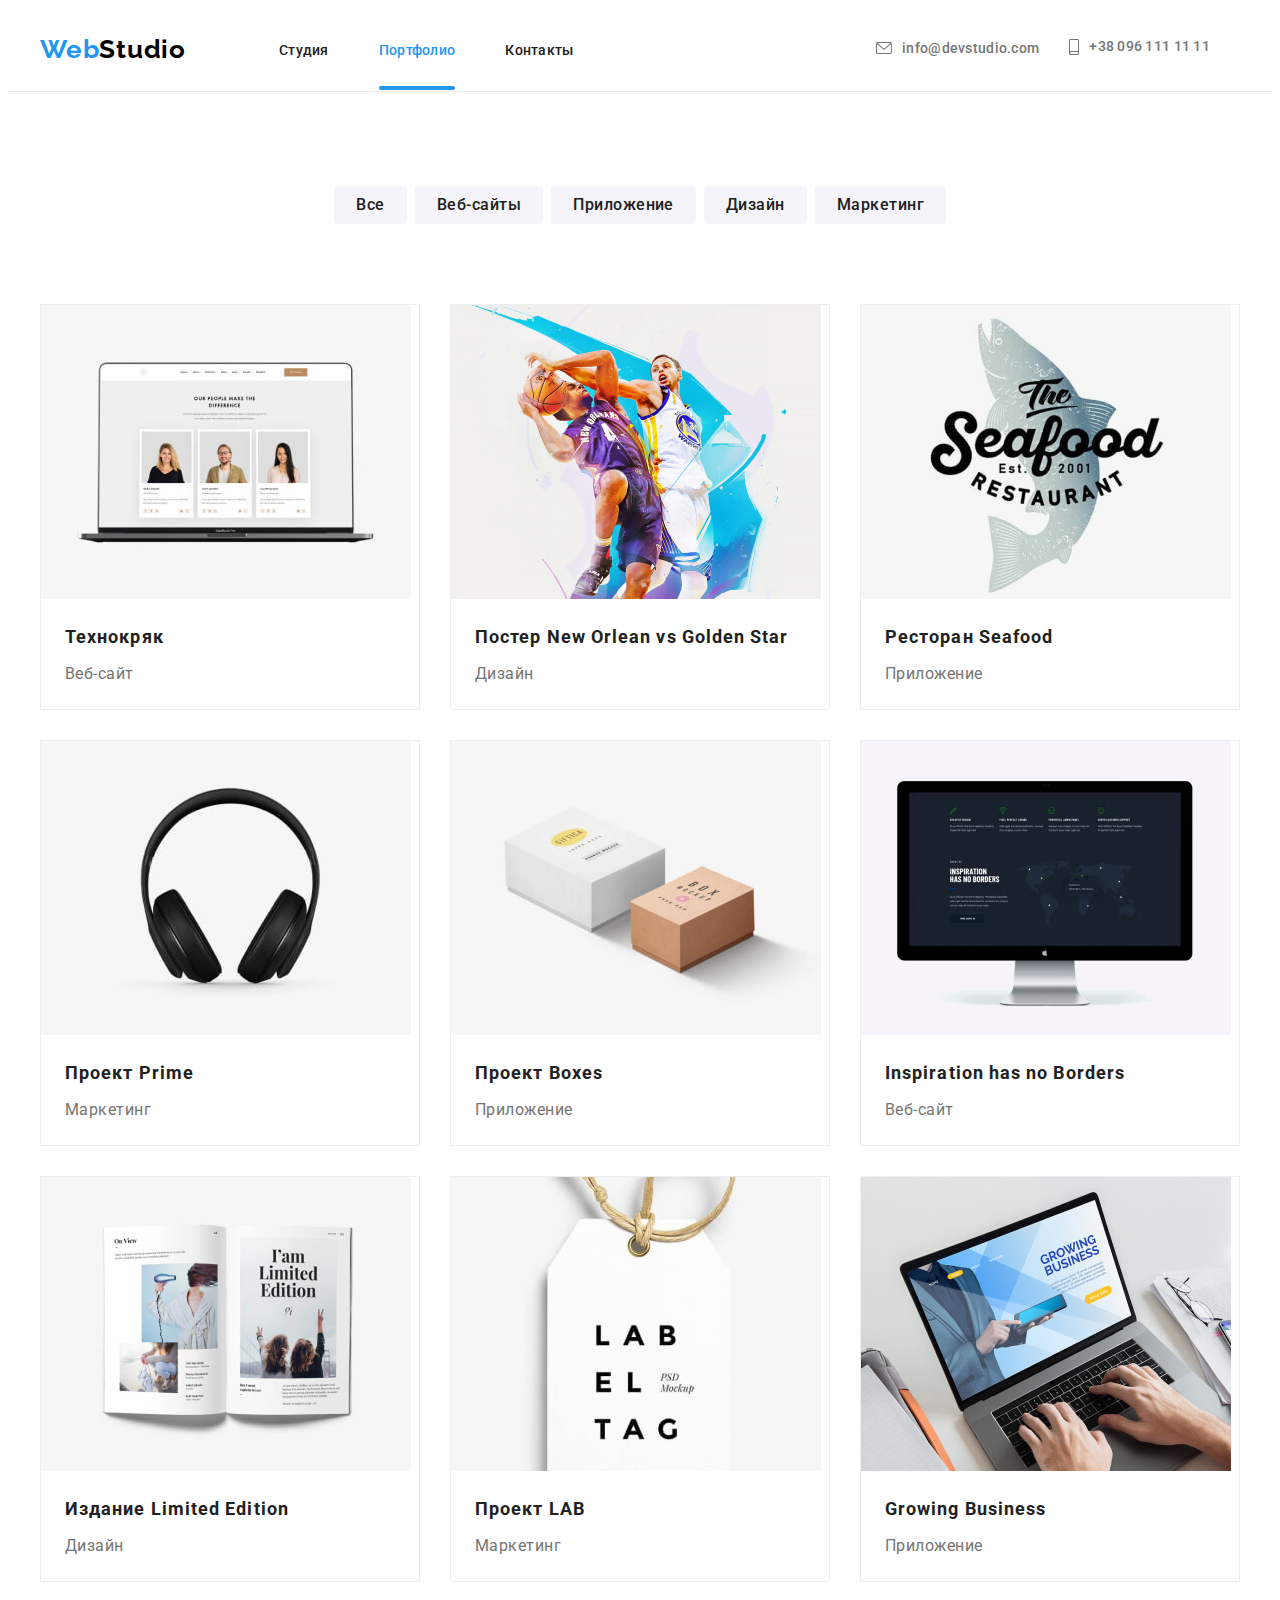
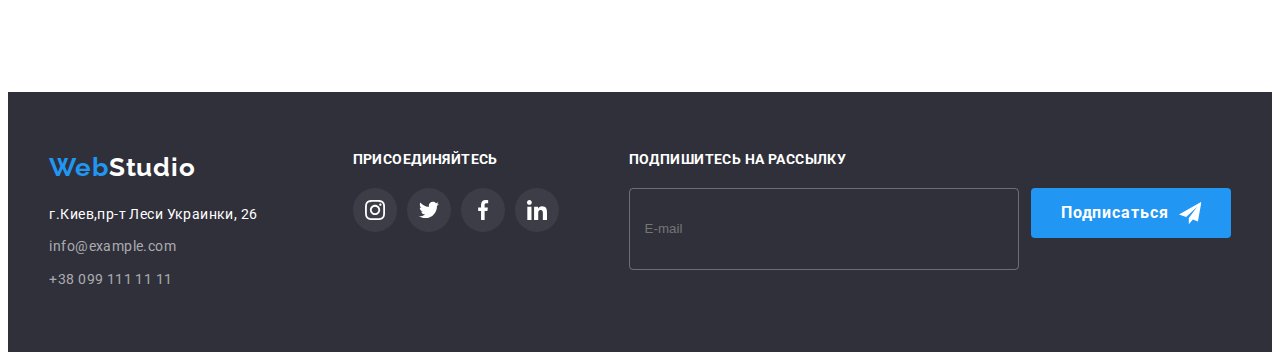
==== commit 6932864a: "commit-10" ====
--- a/portfolio.html
+++ b/portfolio.html
@@ -112,7 +112,8 @@
     </header>
     <main>
       <!--Навигация-->
-      <section class="nav container"> 
+      <section class="nav "> 
+        <div class="container">
         <ul class="nav-list list">
           <li class="nav-item">
             <button type="button" class="btn nav-btn">Все</button>
@@ -130,9 +131,11 @@
             <button type="button" class="btn nav-btn">Маркетинг</button>
           </li>
         </ul>
+        </div>
       
         <!--Меню навигации-->
         <div class="menu">  
+          <div class="container">
           <ul class="menu-nav__list list">
             <li class="menu-nav__item">
               <div class="menu-top__wrapper">
@@ -545,7 +548,7 @@
           <address class="footer-link link">+38 099 111 11 11</address>
         </div>
         <!-- Футер "Присоединяйтесь" -->
-        < class="footer-right">
+        <div class="footer-right">
           <h3 class="footer-text">ПРИСОЕДИНЯЙТЕСЬ</h3>
           <ul class="footer-social-list social-list list">
             <li class="social-item">
@@ -593,7 +596,7 @@
               </a>
             </li>
           </ul>
-        
+        </div>
 
         <!-- Футер "Подпишитесь" -->
         <div class="footer-form-box">
--- a/css/main.min.css
+++ b/css/main.min.css
@@ -1,2 +1,2 @@
-p,h1,h2,h3,h4,h5,h6{margin:0}ul{margin:0;padding:0}button{cursor:pointer}img{display:block;width:100%;height:auto}body{font-family:Roboto, sans-serif}.list{list-style:none}.link{text-decoration:none}.container{width:100%;margin-left:auto;margin-right:auto;padding-left:15px;padding-right:15px}@media screen and (min-width: 480px){.container{width:480px}}@media screen and (min-width: 768px){.container{width:768px}}@media screen and (min-width: 1200px){.container{width:1200px}}.btn{min-width:73px;padding:6px 22px;font-family:Roboto;font-size:16px;line-height:1.62;font-weight:500;letter-spacing:.03em;text-align:center;background-color:var(--primary-fon-color);color:var(--title-text-color);border-radius:4px;border:transparent;transition:color 250ms cubic-bezier(0.4, 0, 0.2, 1)}.btn:hover,.btn:focus{color:var(--white);background-color:var(--accent-color);box-shadow:0px 3px 1px rgba(0,0,0,0.1),0px 1px 2px rgba(0,0,0,0.08),0px 2px 2px rgba(0,0,0,0.12)}.pre-title{color:#212121;font-size:28px;line-height:1.17;font-weight:700;letter-spacing:.03em;margin-top:0;margin-bottom:30px;text-align:center}@media screen and (min-width: 1200px){.pre-title{margin-bottom:50px;font-size:36px;line-height:1.17;font-weight:700}}.after-title{font-family:Roboto;font-style:normal;font-size:14px;line-height:1.71;font-weight:400;letter-spacing:.03em}.after-title-dark{color:var(--primary-text-color)}.after-title-light{color:var(--primary-text-color)}.social-link{width:100%;height:100%;border-radius:50%;transition:background-color 250ms cubic-bezier(0.4, 0, 0.2, 1)}.social-link:hover,.social-link:focus{background-color:var(--accent-color)}.header{padding-top:16px;padding-bottom:16px;border-bottom:1px solid #ececec}@media screen and (min-width: 1200px){.header{padding-top:26px;padding-bottom:26px}}.header__container{display:flex;align-items:center}.burger-btn{display:flex;align-items:center;justify-content:center;background-color:transparent;cursor:pointer;padding:0;line-height:0;margin-left:auto;border:none;width:40px;height:40px;color:#212121}@media screen and (min-width: 767px){.burger-btn{display:none}}.burger-icon-icon{width:40px;height:40px}.mobile-menu{position:fixed;z-index:100;top:0;left:0;width:100vw;height:100vh;padding:48px 40px;background-color:#ffffff;opacity:0;visibility:hidden;pointer-events:none;transition:opasicity 250ms linear, visibility 250ms linear}.flex{display:flex;flex-direction:column;justify-content:space-between}.mobile-menu{width:100vw;height:100vh;position:fixed;background-color:#fff;top:0;right:0;padding:15px 10px 48px 40px;z-index:999}.mobile-menu-list__item:not(:last-child){margin-bottom:32px}.mobile-menu__link{font-family:Roboto;font-weight:500;font-size:40px;line-height:1.18;letter-spacing:0.02em;color:#212121}.mobile-menu-link__tel{display:block;margin-bottom:32px;font-family:Roboto;font-style:normal;font-weight:500;font-size:34px;line-height:1.18;letter-spacing:0.02em;color:#2196f3}.mobile-menu-link__mail{display:block;font-family:Roboto;font-style:normal;font-weight:500;font-size:24px;line-height:1.17;letter-spacing:0.02em;color:#757575;margin-bottom:64px}.mobile-menu-list__social{display:flex;flex-direction:row;column-gap:20px}.mobile-menu-list__social-item{position:relative;font-weight:500;font-size:18px;line-height:1.22;letter-spacing:0.02em;color:#2196f3}.mobile-menu.is-hidden{opacity:1;visibility:visible;pointer-events:all}.mobile-close-btn{display:flex;align-items:center;justify-content:center;background-color:transparent;color:#212121;border:none;margin-left:auto;cursor:pointer;padding-right:8px}.close-btn-icon{width:40px;height:40px}.header__list{display:flex}@media screen and (max-width: 767px){.header__list{display:none}}.header__item:not(:last-child){margin-right:50px}.header__logo{margin-right:93px;font-family:Raleway;font-size:26px;line-height:1.19;font-weight:700;letter-spacing:.03em;color:#000000}.header__accent{color:var(--accent-color)}.header__link{position:relative;font-size:14px;line-height:1.14;font-weight:500;letter-spacing:.02em;cursor:pointer;color:var(--title-text-color);transition:color 250ms cubic-bezier(0.4, 0, 0.2, 1)}.header__link:hover,.header__link:focus{color:var(--accent-color)}.current{color:var(--accent-color)}.current::after{content:'';position:absolute;border-radius:2px;display:block;width:100%;height:4px;background-color:var(--accent-color);bottom:-32px}.header__mail,.header__tel{display:inline-flex;align-items:center;margin-right:30px;font-size:14px;line-height:1.14;font-weight:500;letter-spacing:.02em;color:var(--primary-text-color);transition:color 250ms cubic-bezier(0.4, 0, 0.2, 1)}.header__mail:hover,.header__mail:focus,.header__tel:hover,.header__tel:focus{color:var(--accent-color)}.header__mail:hover .header__icon,.header__mail:focus .header__icon,.header__tel:hover .header__icon,.header__tel:focus .header__icon{fill:var(--accent-color)}.header-adress__list{display:flex;margin-left:auto}@media screen and (max-width: 767px){.header-adress__list{display:none}}@media screen and (min-width: 768px) and (max-width: 1199px){.header-adress__list{flex-direction:column;align-content:center}}.header__icon{margin-right:10px;fill:var(--primary-text-color);transition:fill 250ms cubic-bezier(0.4, 0, 0.2, 1)}.hero{text-align:center;padding:118px 0;margin-left:auto;margin-right:auto;background:rgba(47,48,58,0.4);background-image:linear-gradient(rgba(47,48,58,0.4), rgba(47,48,58,0.4)),url(../images/hero/hero.jpg);background-position:center;background-repeat:no-repeat;background-size:cover;background-color:var(--primary-fon-footer-color);max-width:480px;height:400px}@media screen and (min-device-pixel-ratio: 2), (min-resolution: 192dpi), (min-resolution: 2dppx){.hero{background-image:url("../images/hero/hero2x.jpg")}}@media screen and (min-width: 768px){.hero{max-width:768px;background-image:linear-gradient(rgba(47,48,58,0.4), rgba(47,48,58,0.4)),url(../images/hero/hero-tablet2x.jpg)}}@media screen and (min-width: 768px) and (min-device-pixel-ratio: 2), screen and (min-width: 768px) and (min-resolution: 192dpi), screen and (min-width: 768px) and (min-resolution: 2dppx){.hero{background-image:url("../images/hero/hero-tablet.jpg")}}@media screen and (min-width: 1200px){.hero{padding-top:200px;padding-bottom:200px;max-width:1600px;height:600px;background-image:linear-gradient(rgba(47,48,58,0.4), rgba(47,48,58,0.4)),url(../images/hero/hero-desktop2x.jpg)}}@media screen and (min-width: 1200px) and (min-device-pixel-ratio: 2), screen and (min-width: 1200px) and (min-resolution: 192dpi), screen and (min-width: 1200px) and (min-resolution: 2dppx){.hero{background-image:url("../images/hero/hero-desktop.jpg")}}.hero-title{margin-top:0;margin-bottom:30px;margin-left:auto;margin-right:auto;max-width:360px;font-size:26px;line-height:1.62;font-weight:900;letter-spacing:.06em;text-align:center;text-transform:uppercase;color:var(--white);transition:color 250ms cubic-bezier(0.4, 0, 0.2, 1)}@media screen and (min-width: 1200px){.hero-title{max-width:695px;font-size:44px;line-height:1.36;font-weight:900;letter-spacing:.06em}}.hero-btn{padding:10px 32px;font-family:inherit;font-size:16px;line-height:1.87;font-weight:700;letter-spacing:.06em;text-align:center;border-radius:4px;border:1px solid transparent;background-color:var(--accent-color);color:var(--white);transition:background-color 250ms cubic-bezier(0.4, 0, 0.2, 1)}.hero-btn:hover,.hero-btn:focus{background-color:var(--white);color:var(--accent-color)}.about{padding-top:60px;padding-bottom:60px}@media screen and (min-width: 1200px){.about{padding-top:94px}}@media screen and (min-width: 768px){.about-list{display:flex;flex-wrap:wrap}}@media screen and (min-width: 1200px){.about-list{display:flex}}.about-item{width:100%;margin-bottom:30px}.about-item:not(:last-child){margin-right:30px}@media screen and (min-width: 768px){.about-item{flex-basis:calc(100% / 2 - 30px);display:flex;flex-wrap:wrap}}@media screen and (min-width: 1199px){.about-item{flex-basis:calc(100% / 4 - 30px)}}.about-title{margin-top:0;margin-bottom:10px;font-size:14px;line-height:1.14;font-weight:700;letter-spacing:.03em;text-transform:uppercase;color:var(--title-text-color)}@media screen and (max-width: 767px){.about-title{text-align:center}}.about-icon-box{background:#f5f4fa;width:100%;height:120px;margin-bottom:30px}.about-icon{width:70px;height:70px}.work{padding-bottom:94px}@media screen and (max-width: 1199px){.work{display:none}}.work-list{display:flex}.work-item{position:relative}.work-item:not(:last-child){margin-right:30px}.work-text{position:absolute;width:100%;bottom:0;left:0;padding:27px 0px;font-size:14px;line-height:1.14;font-weight:700;letter-spacing:.03em;text-align:center;text-transform:uppercase;color:var(--white);background:rgba(47,48,58,0.8)}.team{background-color:var(--primary-fon-color);padding-top:60px;padding-bottom:60px;margin:0px auto}@media screen and (min-width: 1200px){.team{padding-top:94px;padding-bottom:94px}}@media screen and (min-width: 768px){.team-list{display:flex;flex-wrap:wrap;margin-left:-30px;margin-bottom:-30px}}.team-item{margin-bottom:30px;background-color:#ffffff;box-shadow:0px 1px 3px rgba(0,0,0,0.12),0px 1px 1px rgba(0,0,0,0.14),0px 2px 1px rgba(0,0,0,0.2);border-radius:0px 0px 4px 4px}@media screen and (min-width: 768px){.team-item{flex-basis:calc(100% / 2 - 30px);display:flex;flex-wrap:wrap;margin-left:30px;margin-bottom:30px}}@media screen and (min-width: 1200px){.team-item{flex-basis:calc(100% / 4 - 30px)}}.team-leaders{background-color:var(--white);padding:30px 0px;margin:0 auto}.team-item-title{margin-bottom:10px;font-size:16px;line-height:1.19;font-weight:500;letter-spacing:.03em;text-align:center;color:var(--title-text-color)}.team-item-text{font-size:16px;line-height:1.19;font-weight:400;letter-spacing:.03em;text-align:center;margin-bottom:16px;color:var(--primary-text-color)}.social-link:hover .social-icon,.social-link:focus .social-icon{fill:var(--white)}.social-item{width:44px;height:44px}.social-item+.social-item{margin-left:10px}.social-icon{fill:#afb1b8;transition:fill 250ms cubic-bezier(0.4, 0, 0.2, 1)}.clients{padding-top:60px;padding-bottom:60px}@media screen and (min-width: 1200px){.clients{padding-top:94px;padding-bottom:94px}}.clients-list{display:flex;flex-wrap:wrap;justify-content:center;align-items:center;grid-gap:30px}@media screen and (min-width: 1200px){.clients-list{flex-wrap:nowrap}}.clients-item{height:90px;border-radius:4px}@media screen and (max-width: 767px){.clients-item{width:210px}}@media screen and (min-width: 768px){.clients-item{width:226px}}@media screen and (min-width: 1200px){.clients-item{width:170px}}.clients-link{padding:16px 32px;border-radius:4px;border:1px solid #afb1b8;transition:border 250ms cubic-bezier(0.4, 0, 0.2, 1)}.clients-link:hover,.clients-link:focus{border-color:var(--accent-color)}.clients-icon{fill:#afb1b8;transition:fill 250ms cubic-bezier(0.4, 0, 0.2, 1)}.clients-link:hover .clients-icon,.clients-link:focus .clients-icon{fill:var(--accent-color)}.footer{padding-top:60px;padding-bottom:60px;background-color:var(--primary-fon-footer-color)}@media screen and (max-width: 1199px){.footer{text-align:center}}.footer-container{display:block}@media screen and (min-width: 767px){.footer-container{display:flex;justify-content:center;flex-wrap:wrap;gap:30px 165px}}@media screen and (min-width: 1200px){.footer-container{display:flex;justify-content:center;gap:70px;margin-left:auto;margin-right:auto;padding:0px}}.footer-left{display:flex;flex-direction:column}@media screen and (max-width: 767px){.footer-left{margin-bottom:60px}}.footer-right{display:block;flex-direction:column;margin-left:70px;width:206px}@media screen and (max-width: 767px){.footer-right{margin:auto;margin-bottom:60px}}@media screen and (min-width: 1200px){.footer-right{margin-left:25px}}.footer-social-link{background-color:#ffffff10}.footer-social-icon{fill:var(--white)}.footer-text{margin-bottom:20px;font-size:14px;line-height:1.14;font-weight:700;letter-spacing:.03em;text-transform:uppercase;color:#ffffff}.footer-logo{margin-bottom:20px;font-family:Raleway;font-style:normal;font-size:26px;line-height:1.19;font-weight:700;letter-spacing:.03em;color:var(--white)}.footer-accent{color:var(--accent-color)}.footer-adress{margin-bottom:9px;font-style:normal;font-size:14px;line-height:1.71;font-weight:400;letter-spacing:.03em;color:var(--white)}.footer-link{font-family:Roboto;font-style:normal;font-size:14px;line-height:1.71;font-weight:400;letter-spacing:.03em;color:var(--primary-footer-two-color)}.footer-link:not(:last-child){margin-bottom:9px}.after-title{margin-bottom:9px}.footer-form{display:flex}@media screen and (max-width: 1199px){.footer-form{flex-direction:column;display:flex;flex-wrap:wrap;justify-content:center;align-items:center}}.footer-form-box{display:block}.footer-form-text{margin-bottom:20px;font-size:14px;line-height:1.14;font-weight:700;letter-spacing:.03em;text-transform:uppercase;color:var(--white)}.footer-form-input{width:358px;height:50px;padding:15px;background-color:inherit;color:var(--white);border:1px solid rgba(255,255,255,0.3);border-radius:4px;outline:none}.footer-form-input:focus{border-color:var(--accent-color);outline-color:var(--accent-color)}.footer-form-input:placeholder{font-size:16px;line-height:1.25;font-weight:400;letter-spacing:.03em;align-items:center;color:rgba(255,255,255,0.6)}@media screen and (max-width: 1199px){.footer-form-input{width:450px}}.footer-form-btn{width:200px;height:50px;margin-left:12px;padding-top:10px;padding-bottom:10px;padding-right:28px;padding-left:29px;transition:color 250ms cubic-bezier(0.4, 0, 0.2, 1)}.footer-form-btn:hover .footer-form-icon,.footer-form-btn:focus .footer-form-icon{fill:var(--accent-color)}@media screen and (max-width: 1199px){.footer-form-btn{margin-left:0;margin-top:20px}}.footer-form-icon{margin-left:10px;fill:var(--white);transition:fill 250ms cubic-bezier(0.4, 0, 0.2, 1)}.backdrop{position:fixed;width:100vw;height:100vh;background:rgba(0,0,0,0.2);top:0;transition:opacity 250ms cubic-bezier(0.4, 0, 0.2, 1),visibility 250ms cubic-bezier(0.4, 0, 0.2, 1)}.backdrop.is-hidden{opacity:0;visibility:hidden;pointer-events:0}.backdrop.is-hidden .modal{transform:scale(2)}.backdrop-icon:hover,.backdrop-icon:focus{fill:var(--accent-color)}.modal{position:relative;width:528px;height:581px;padding:40px;background-color:var(--white);border-radius:4px;box-shadow:0px 1px 3px rgba(0,0,0,0.12),0px 1px 1px rgba(0,0,0,0.14),0px 2px 1px rgba(0,0,0,0.2);transform:scale(1);transition:transform 300ms ease}@media screen and (min-width: 480px){.modal{width:450px;min-height:609px}}@media screen and (min-width: 1200px){.modal{width:528px;min-height:581px}}.modal-title{margin-bottom:12px;font-size:20px;line-height:1.15;font-weight:700;letter-spacing:.03em;text-align:center;color:var(--title-text-color)}.modal-field{margin-bottom:10px}.modal-label{display:block;margin-bottom:4px;font-size:12px;line-height:1.17;font-weight:400;letter-spacing:.01em;color:var(--primary-text-color)}.modal-wrapper{display:block;position:relative}.modal-input{width:100%;height:40px;border-radius:4px;border:1px solid rgba(33,33,33,0.2);background:transparent;padding-left:42px;padding-right:20px;outline:none}.modal-input:focus{border-color:var(--accent-color)}.modal-input:focus+.modal-icon{fill:var(--accent-color)}.modal-icon{position:absolute;left:10px;top:50%;transform:translateY(-50%);width:15px;height:15px}.modal-text-input{padding:12px 16px;resize:none;width:100%;height:120px;border-radius:4px;border:1px solid rgba(33,33,33,0.2);background:transparent}.modal-text-input:focus{border-color:var(--accent-color)}.modal-text-input::placeholder{font-size:12px;line-height:.86;font-weight:400;letter-spacing:.01em;color:rgba(117,117,117,0.5)}.modal-text-input:focus{outline-color:var(--accent-color)}.check-text{margin-bottom:30px;font-size:12px;line-height:1.71;font-weight:400;letter-spacing:.03em;color:var(--primary-text-color)}.check-text span{width:16px;height:15px;border:2px solid #212121;border-radius:4px;margin-right:8px}@media screen and (min-width: 1200px){.check-text{font-size:14px;line-height:1.71}}.modal-checkbox:checked+.check-text span{background-color:var(--accent-color);border:none}.check-icon{fill:var(--white)}.check-licens{color:var(--accent-color);margin-left:4px}.form-btn{width:200px;display:block;margin:0 auto;letter-spacing:0.06em}.form-btn:hover,.form-btn:focus{color:var(--white);background:#188ce8}.close-btn{position:absolute;right:8px;top:8px;width:30px;height:30px;border-radius:50%;border:1px solid rgba(0,0,0,0.1);background:var(--white)}.nav{padding-bottom:60px;padding-top:60px}@media screen and (min-width: 1200px){.nav{padding-top:94px}}.nav-list{display:flex;margin-bottom:50px}@media screen and (max-width: 767px){.nav-list{display:flex;flex-wrap:wrap;margin-bottom:40px}}@media screen and (min-width: 768px){.nav-list{display:flex;justify-content:center}}.nav-item:not(:last-child){margin-right:8px}@media screen and (max-width: 767px){.nav-item:not(:last-child){margin-bottom:15px}}.nav-btn{transition:background-color 250ms cubic-bezier(0.4, 0, 0.2, 1)}.menu-nav__list{margin-left:-30px;margin-top:-30px}@media screen and (min-width: 768px){.menu-nav__list{display:flex;flex-wrap:wrap;margin-left:-30px}}@media screen and (min-width: 1200px){.menu-nav__list{display:flex;flex-wrap:wrap}}.menu-nav__item{cursor:pointer;width:100%;margin-left:30px;border:1px solid #eeeeee;box-sizing:border-box}.menu-nav__item:hover,.menu-nav__item:focus{box-shadow:0px 1px 1px rgba(0,0,0,0.12),0px 4px 4px rgba(0,0,0,0.06),1px 4px 6px rgba(0,0,0,0.16)}.menu-nav__item:hover .menu-top__text{transform:translateY(0)}@media screen and (min-width: 768px){.menu-nav__item{flex-basis:calc(100% / 2 - 30px);display:flex;flex-wrap:wrap}}@media screen and (min-width: 1200px){.menu-nav__item{flex-basis:calc(100% / 3 - 30px)}}.menu-top__wrapper{position:relative;overflow:hidden}.menu-top__text{position:absolute;top:0;left:0;width:100%;transform:translateY(100%);transition:transform 250ms linear;padding-top:42px;padding-bottom:56px;padding-right:67px;padding-left:50px;font-size:18px;line-height:1.56;font-weight:400;letter-spacing:.03em;color:var(--white);background:rgba(33,150,243,0.9)}@media screen and (min-width: 480px){.menu-top__text{height:100%}}.menu-nav__work{padding:20px 24px}.menu-nav__title{font-size:18px;line-height:2;font-weight:700;letter-spacing:.06em;margin-bottom:4px;color:var(--title-text-color)}.menu-nav__text{font-size:16px;line-height:1.87;font-weight:400;letter-spacing:.03em;color:var(--primary-text-color)}:root{--primary-text-color: #757575;--title-text-color: #212121;--accent-color: #2196f3;--white: #ffffff;--primary-fon-color: #f5f4fa;--primary-fon-footer-color: #2f303a;--primary-footer-two-color: rgba(255, 255, 255, 0.6)}.visually-hidden{position:absolute;white-space:nowrap;width:1px;height:1px;overflow:hidden;border:0;padding:0;clip:rect(0 0 0 0);clip-path:inset(50%);margin:-1px}.social-link,.header__nav,.about-icon-box,.social-list,.clients-link,.footer-form-btn,.backdrop,.check-text,.check-text span,.close-btn{display:flex;align-items:center;justify-content:center}
+p,h1,h2,h3,h4,h5,h6{margin:0}ul{margin:0;padding:0}button{cursor:pointer}img{display:block;width:100%;height:auto}body{font-family:Roboto, sans-serif}.list{list-style:none}.link{text-decoration:none}.container{width:100%;margin-left:auto;margin-right:auto;padding-left:15px;padding-right:15px}@media screen and (min-width: 480px){.container{width:480px}}@media screen and (min-width: 768px){.container{width:768px}}@media screen and (min-width: 1200px){.container{width:1200px}}.btn{min-width:73px;padding:6px 22px;font-family:Roboto;font-size:16px;line-height:1.62;font-weight:500;letter-spacing:.03em;text-align:center;background-color:var(--primary-fon-color);color:var(--title-text-color);border-radius:4px;border:transparent;transition:color 250ms cubic-bezier(0.4, 0, 0.2, 1)}.btn:hover,.btn:focus{color:var(--white);background-color:var(--accent-color);box-shadow:0px 3px 1px rgba(0,0,0,0.1),0px 1px 2px rgba(0,0,0,0.08),0px 2px 2px rgba(0,0,0,0.12)}.pre-title{color:#212121;font-size:28px;line-height:1.17;font-weight:700;letter-spacing:.03em;margin-top:0;margin-bottom:30px;text-align:center}@media screen and (min-width: 1200px){.pre-title{margin-bottom:50px;font-size:36px;line-height:1.17;font-weight:700}}.after-title{font-family:Roboto;font-style:normal;font-size:14px;line-height:1.71;font-weight:400;letter-spacing:.03em}.after-title-dark{color:var(--primary-text-color)}.after-title-light{color:var(--primary-text-color)}.social-link{width:100%;height:100%;border-radius:50%;transition:background-color 250ms cubic-bezier(0.4, 0, 0.2, 1)}.social-link:hover,.social-link:focus{background-color:var(--accent-color)}.header{padding-top:16px;padding-bottom:16px;border-bottom:1px solid #ececec}@media screen and (min-width: 1200px){.header{padding-top:26px;padding-bottom:26px}}.header__container{display:flex;align-items:center}.burger-btn{display:flex;align-items:center;justify-content:center;background-color:transparent;cursor:pointer;padding:0;line-height:0;margin-left:auto;border:none;width:40px;height:40px;color:#212121}@media screen and (min-width: 767px){.burger-btn{display:none}}.burger-icon-icon{width:40px;height:40px}.mobile-menu{position:fixed;z-index:100;top:0;left:0;width:100vw;height:100vh;padding:48px 40px;background-color:#ffffff;opacity:0;visibility:hidden;pointer-events:none;transition:opasicity 250ms linear, visibility 250ms linear}.flex{display:flex;flex-direction:column;justify-content:space-between}.mobile-menu{width:100vw;height:100vh;position:fixed;background-color:#fff;top:0;right:0;padding:15px 10px 48px 40px;z-index:999}.mobile-menu-list__item:not(:last-child){margin-bottom:32px}.mobile-menu__link{font-family:Roboto;font-weight:500;font-size:40px;line-height:1.18;letter-spacing:0.02em;color:#212121}.mobile-menu-link__tel{display:block;margin-bottom:32px;font-family:Roboto;font-style:normal;font-weight:500;font-size:34px;line-height:1.18;letter-spacing:0.02em;color:#2196f3}.mobile-menu-link__mail{display:block;font-family:Roboto;font-style:normal;font-weight:500;font-size:24px;line-height:1.17;letter-spacing:0.02em;color:#757575;margin-bottom:64px}.mobile-menu-list__social{display:flex;flex-direction:row;column-gap:20px}.mobile-menu-list__social-item{position:relative;font-weight:500;font-size:18px;line-height:1.22;letter-spacing:0.02em;color:#2196f3}.mobile-menu.is-hidden{opacity:1;visibility:visible;pointer-events:all}.mobile-close-btn{display:flex;align-items:center;justify-content:center;background-color:transparent;color:#212121;border:none;margin-left:auto;cursor:pointer;padding-right:8px}.close-btn-icon{width:40px;height:40px}.header__list{display:flex}@media screen and (max-width: 767px){.header__list{display:none}}.header__item:not(:last-child){margin-right:50px}.header__logo{margin-right:93px;font-family:Raleway;font-size:26px;line-height:1.19;font-weight:700;letter-spacing:.03em;color:#000000}.header__accent{color:var(--accent-color)}.header__link{position:relative;font-size:14px;line-height:1.14;font-weight:500;letter-spacing:.02em;cursor:pointer;color:var(--title-text-color);transition:color 250ms cubic-bezier(0.4, 0, 0.2, 1)}.header__link:hover,.header__link:focus{color:var(--accent-color)}.current{color:var(--accent-color)}.current::after{content:'';position:absolute;border-radius:2px;display:block;width:100%;height:4px;background-color:var(--accent-color);bottom:-32px}.header__mail,.header__tel{display:inline-flex;align-items:center;margin-right:30px;font-size:14px;line-height:1.14;font-weight:500;letter-spacing:.02em;color:var(--primary-text-color);transition:color 250ms cubic-bezier(0.4, 0, 0.2, 1)}.header__mail:hover,.header__mail:focus,.header__tel:hover,.header__tel:focus{color:var(--accent-color)}.header__mail:hover .header__icon,.header__mail:focus .header__icon,.header__tel:hover .header__icon,.header__tel:focus .header__icon{fill:var(--accent-color)}.header-adress__list{display:flex;margin-left:auto}@media screen and (max-width: 767px){.header-adress__list{display:none}}@media screen and (min-width: 768px) and (max-width: 1199px){.header-adress__list{flex-direction:column;align-content:center}}.header__icon{margin-right:10px;fill:var(--primary-text-color);transition:fill 250ms cubic-bezier(0.4, 0, 0.2, 1)}.hero{text-align:center;padding:118px 0;margin-left:auto;margin-right:auto;background:rgba(47,48,58,0.4);background-image:linear-gradient(rgba(47,48,58,0.4), rgba(47,48,58,0.4)),url(../images/hero/hero.jpg);background-position:center;background-repeat:no-repeat;background-size:cover;background-color:var(--primary-fon-footer-color);max-width:480px;height:400px}@media screen and (min-device-pixel-ratio: 2), (min-resolution: 192dpi), (min-resolution: 2dppx){.hero{background-image:url("../images/hero/hero2x.jpg")}}@media screen and (min-width: 768px){.hero{max-width:768px;background-image:linear-gradient(rgba(47,48,58,0.4), rgba(47,48,58,0.4)),url(../images/hero/hero-tablet2x.jpg)}}@media screen and (min-width: 768px) and (min-device-pixel-ratio: 2), screen and (min-width: 768px) and (min-resolution: 192dpi), screen and (min-width: 768px) and (min-resolution: 2dppx){.hero{background-image:url("../images/hero/hero-tablet.jpg")}}@media screen and (min-width: 1200px){.hero{padding-top:200px;padding-bottom:200px;max-width:1600px;height:600px;background-image:linear-gradient(rgba(47,48,58,0.4), rgba(47,48,58,0.4)),url(../images/hero/hero-desktop2x.jpg)}}@media screen and (min-width: 1200px) and (min-device-pixel-ratio: 2), screen and (min-width: 1200px) and (min-resolution: 192dpi), screen and (min-width: 1200px) and (min-resolution: 2dppx){.hero{background-image:url("../images/hero/hero-desktop.jpg")}}.hero-title{margin-top:0;margin-bottom:30px;margin-left:auto;margin-right:auto;max-width:360px;font-size:26px;line-height:1.62;font-weight:900;letter-spacing:.06em;text-align:center;text-transform:uppercase;color:var(--white);transition:color 250ms cubic-bezier(0.4, 0, 0.2, 1)}@media screen and (min-width: 1200px){.hero-title{max-width:695px;font-size:44px;line-height:1.36;font-weight:900;letter-spacing:.06em}}.hero-btn{padding:10px 32px;font-family:inherit;font-size:16px;line-height:1.87;font-weight:700;letter-spacing:.06em;text-align:center;border-radius:4px;border:1px solid transparent;background-color:var(--accent-color);color:var(--white);transition:background-color 250ms cubic-bezier(0.4, 0, 0.2, 1)}.hero-btn:hover,.hero-btn:focus{background-color:var(--white);color:var(--accent-color)}.about{padding-top:60px;padding-bottom:60px}@media screen and (min-width: 1200px){.about{padding-top:94px}}@media screen and (min-width: 768px){.about-list{display:flex;flex-wrap:wrap}}@media screen and (min-width: 1200px){.about-list{display:flex}}.about-item{width:100%;margin-bottom:30px}.about-item:not(:last-child){margin-right:30px}@media screen and (min-width: 768px){.about-item{flex-basis:calc(100% / 2 - 30px);display:flex;flex-wrap:wrap}}@media screen and (min-width: 1199px){.about-item{flex-basis:calc(100% / 4 - 30px)}}.about-title{margin-top:0;margin-bottom:10px;font-size:14px;line-height:1.14;font-weight:700;letter-spacing:.03em;text-transform:uppercase;color:var(--title-text-color)}@media screen and (max-width: 767px){.about-title{text-align:center}}.about-icon-box{background:#f5f4fa;width:100%;height:120px;margin-bottom:30px}.about-icon{width:70px;height:70px}.work{padding-bottom:94px}@media screen and (max-width: 1199px){.work{display:none}}.work-list{display:flex}.work-item{position:relative}.work-item:not(:last-child){margin-right:30px}.work-text{position:absolute;width:100%;bottom:0;left:0;padding:27px 0px;font-size:14px;line-height:1.14;font-weight:700;letter-spacing:.03em;text-align:center;text-transform:uppercase;color:var(--white);background:rgba(47,48,58,0.8)}.team{background-color:var(--primary-fon-color);padding-top:60px;padding-bottom:60px;margin:0px auto}@media screen and (min-width: 1200px){.team{padding-top:94px;padding-bottom:94px}}@media screen and (min-width: 768px){.team-list{display:flex;flex-wrap:wrap;margin-left:-30px;margin-bottom:-30px}}.team-item{margin-bottom:30px;background-color:#ffffff;box-shadow:0px 1px 3px rgba(0,0,0,0.12),0px 1px 1px rgba(0,0,0,0.14),0px 2px 1px rgba(0,0,0,0.2);border-radius:0px 0px 4px 4px}@media screen and (min-width: 768px){.team-item{flex-basis:calc(100% / 2 - 30px);display:flex;flex-wrap:wrap;margin-left:30px;margin-bottom:30px}}@media screen and (min-width: 1200px){.team-item{flex-basis:calc(100% / 4 - 30px)}}.team-leaders{background-color:var(--white);padding:30px 0px;margin:0 auto}.team-item-title{margin-bottom:10px;font-size:16px;line-height:1.19;font-weight:500;letter-spacing:.03em;text-align:center;color:var(--title-text-color)}.team-item-text{font-size:16px;line-height:1.19;font-weight:400;letter-spacing:.03em;text-align:center;margin-bottom:16px;color:var(--primary-text-color)}.social-link:hover .social-icon,.social-link:focus .social-icon{fill:var(--white)}.social-item{width:44px;height:44px}.social-item+.social-item{margin-left:10px}.social-icon{fill:#afb1b8;transition:fill 250ms cubic-bezier(0.4, 0, 0.2, 1)}.clients{padding-top:60px;padding-bottom:60px}@media screen and (min-width: 1200px){.clients{padding-top:94px;padding-bottom:94px}}.clients-list{display:flex;flex-wrap:wrap;justify-content:center;align-items:center;grid-gap:30px}@media screen and (min-width: 1200px){.clients-list{flex-wrap:nowrap}}.clients-item{height:90px;border-radius:4px}@media screen and (max-width: 767px){.clients-item{width:210px}}@media screen and (min-width: 768px){.clients-item{width:226px}}@media screen and (min-width: 1200px){.clients-item{width:170px}}.clients-link{padding:16px 32px;border-radius:4px;border:1px solid #afb1b8;transition:border 250ms cubic-bezier(0.4, 0, 0.2, 1)}.clients-link:hover,.clients-link:focus{border-color:var(--accent-color)}.clients-icon{fill:#afb1b8;transition:fill 250ms cubic-bezier(0.4, 0, 0.2, 1)}.clients-link:hover .clients-icon,.clients-link:focus .clients-icon{fill:var(--accent-color)}.footer{padding-top:60px;padding-bottom:60px;background-color:var(--primary-fon-footer-color)}@media screen and (max-width: 1199px){.footer{text-align:center}}.footer-container{display:block}@media screen and (min-width: 767px){.footer-container{display:flex;justify-content:center;flex-wrap:wrap;gap:30px 165px}}@media screen and (min-width: 1200px){.footer-container{display:flex;justify-content:center;gap:70px;margin-left:auto;margin-right:auto;padding:0px}}.footer-left{display:flex;flex-direction:column}@media screen and (max-width: 767px){.footer-left{margin-bottom:60px}}.footer-right{display:block;flex-direction:column;margin-left:70px;width:206px}@media screen and (max-width: 767px){.footer-right{margin:auto;margin-bottom:60px}}@media screen and (min-width: 1200px){.footer-right{margin-left:25px}}.footer-social-link{background-color:#ffffff10}.footer-social-icon{fill:var(--white)}.footer-text{margin-bottom:20px;font-size:14px;line-height:1.14;font-weight:700;letter-spacing:.03em;text-transform:uppercase;color:#ffffff}.footer-logo{margin-bottom:20px;font-family:Raleway;font-style:normal;font-size:26px;line-height:1.19;font-weight:700;letter-spacing:.03em;color:var(--white)}.footer-accent{color:var(--accent-color)}.footer-adress{margin-bottom:9px;font-style:normal;font-size:14px;line-height:1.71;font-weight:400;letter-spacing:.03em;color:var(--white)}.footer-link{font-family:Roboto;font-style:normal;font-size:14px;line-height:1.71;font-weight:400;letter-spacing:.03em;color:var(--primary-footer-two-color)}.footer-link:not(:last-child){margin-bottom:9px}.after-title{margin-bottom:9px}.footer-form{display:flex}@media screen and (max-width: 1199px){.footer-form{flex-direction:column;display:flex;flex-wrap:wrap;justify-content:center;align-items:center}}.footer-form-box{display:block}.footer-form-text{margin-bottom:20px;font-size:14px;line-height:1.14;font-weight:700;letter-spacing:.03em;text-transform:uppercase;color:var(--white)}.footer-form-input{width:358px;height:50px;padding:15px;background-color:inherit;color:var(--white);border:1px solid rgba(255,255,255,0.3);border-radius:4px;outline:none}.footer-form-input:focus{border-color:var(--accent-color);outline-color:var(--accent-color)}.footer-form-input:placeholder{font-size:16px;line-height:1.25;font-weight:400;letter-spacing:.03em;align-items:center;color:rgba(255,255,255,0.6)}@media screen and (max-width: 1199px){.footer-form-input{width:450px}}.footer-form-btn{width:200px;height:50px;margin-left:12px;padding-top:10px;padding-bottom:10px;padding-right:28px;padding-left:29px;transition:color 250ms cubic-bezier(0.4, 0, 0.2, 1)}.footer-form-btn:hover .footer-form-icon,.footer-form-btn:focus .footer-form-icon{fill:var(--accent-color)}@media screen and (max-width: 1199px){.footer-form-btn{margin-left:0;margin-top:20px}}.footer-form-icon{margin-left:10px;fill:var(--white);transition:fill 250ms cubic-bezier(0.4, 0, 0.2, 1)}.backdrop{position:fixed;width:100vw;height:100vh;background:rgba(0,0,0,0.2);top:0;transition:opacity 250ms cubic-bezier(0.4, 0, 0.2, 1),visibility 250ms cubic-bezier(0.4, 0, 0.2, 1)}.backdrop.is-hidden{opacity:0;visibility:hidden;pointer-events:0}.backdrop.is-hidden .modal{transform:scale(2)}.backdrop-icon:hover,.backdrop-icon:focus{fill:var(--accent-color)}.modal{position:relative;width:528px;height:581px;padding:40px;background-color:var(--white);border-radius:4px;box-shadow:0px 1px 3px rgba(0,0,0,0.12),0px 1px 1px rgba(0,0,0,0.14),0px 2px 1px rgba(0,0,0,0.2);transform:scale(1);transition:transform 300ms ease}@media screen and (min-width: 480px){.modal{width:450px;min-height:609px}}@media screen and (min-width: 1200px){.modal{width:528px;min-height:581px}}.modal-title{margin-bottom:12px;font-size:20px;line-height:1.15;font-weight:700;letter-spacing:.03em;text-align:center;color:var(--title-text-color)}.modal-field{margin-bottom:10px}.modal-label{display:block;margin-bottom:4px;font-size:12px;line-height:1.17;font-weight:400;letter-spacing:.01em;color:var(--primary-text-color)}.modal-wrapper{display:block;position:relative}.modal-input{width:100%;height:40px;border-radius:4px;border:1px solid rgba(33,33,33,0.2);background:transparent;padding-left:42px;padding-right:20px;outline:none}.modal-input:focus{border-color:var(--accent-color)}.modal-input:focus+.modal-icon{fill:var(--accent-color)}.modal-icon{position:absolute;left:10px;top:50%;transform:translateY(-50%);width:15px;height:15px}.modal-text-input{padding:12px 16px;resize:none;width:100%;height:120px;border-radius:4px;border:1px solid rgba(33,33,33,0.2);background:transparent}.modal-text-input:focus{border-color:var(--accent-color)}.modal-text-input::placeholder{font-size:12px;line-height:.86;font-weight:400;letter-spacing:.01em;color:rgba(117,117,117,0.5)}.modal-text-input:focus{outline-color:var(--accent-color)}.check-text{margin-bottom:30px;font-size:12px;line-height:1.71;font-weight:400;letter-spacing:.03em;color:var(--primary-text-color)}.check-text span{width:16px;height:15px;border:2px solid #212121;border-radius:4px;margin-right:8px}@media screen and (min-width: 1200px){.check-text{font-size:14px;line-height:1.71}}.modal-checkbox:checked+.check-text span{background-color:var(--accent-color);border:none}.check-icon{fill:var(--white)}.check-licens{color:var(--accent-color);margin-left:4px}.form-btn{width:200px;display:block;margin:0 auto;letter-spacing:0.06em}.form-btn:hover,.form-btn:focus{color:var(--white);background:#188ce8}.close-btn{position:absolute;right:8px;top:8px;width:30px;height:30px;border-radius:50%;border:1px solid rgba(0,0,0,0.1);background:var(--white)}.nav{padding-bottom:60px;padding-top:60px}@media screen and (min-width: 1200px){.nav{padding-top:94px}}.nav-list{display:flex;margin-bottom:40px}@media screen and (max-width: 767px){.nav-list{display:flex;flex-wrap:wrap}}@media screen and (min-width: 768px){.nav-list{display:flex;justify-content:center;margin-bottom:30px}}@media screen and (min-width: 1200px){.nav-list{margin-bottom:50px}}.nav-item:not(:last-child){margin-right:8px}@media screen and (max-width: 767px){.nav-item:not(:last-child){margin-bottom:15px}}.nav-btn{transition:background-color 250ms cubic-bezier(0.4, 0, 0.2, 1)}.menu-nav__list{margin-left:-30px}@media screen and (min-width: 768px){.menu-nav__list{display:flex;flex-wrap:wrap;margin-left:-30px;margin-bottom:40px}}@media screen and (min-width: 1200px){.menu-nav__list{display:flex;flex-wrap:wrap;margin-bottom:50px}}.menu-nav__item{cursor:pointer;width:100%;margin-left:30px;margin-top:30px;border:1px solid #eeeeee;box-sizing:border-box}.menu-nav__item:hover,.menu-nav__item:focus{box-shadow:0px 1px 1px rgba(0,0,0,0.12),0px 4px 4px rgba(0,0,0,0.06),1px 4px 6px rgba(0,0,0,0.16)}.menu-nav__item:hover .menu-top__text{transform:translateY(0)}@media screen and (min-width: 768px){.menu-nav__item{flex-basis:calc(100% / 2 - 30px);display:flex;flex-wrap:wrap}}@media screen and (min-width: 1200px){.menu-nav__item{flex-basis:calc(100% / 3 - 30px)}}.menu-top__wrapper{position:relative;overflow:hidden}.menu-top__text{position:absolute;top:0;left:0;width:100%;transform:translateY(100%);transition:transform 250ms linear;padding-top:42px;padding-bottom:56px;padding-right:67px;padding-left:50px;font-size:18px;line-height:1.56;font-weight:400;letter-spacing:.03em;color:var(--white);background:rgba(33,150,243,0.9)}@media screen and (min-width: 480px){.menu-top__text{height:100%}}.menu-nav__work{padding:20px 24px}.menu-nav__title{font-size:18px;line-height:2;font-weight:700;letter-spacing:.06em;margin-bottom:4px;color:var(--title-text-color)}.menu-nav__text{font-size:16px;line-height:1.87;font-weight:400;letter-spacing:.03em;color:var(--primary-text-color)}:root{--primary-text-color: #757575;--title-text-color: #212121;--accent-color: #2196f3;--white: #ffffff;--primary-fon-color: #f5f4fa;--primary-fon-footer-color: #2f303a;--primary-footer-two-color: rgba(255, 255, 255, 0.6)}.visually-hidden{position:absolute;white-space:nowrap;width:1px;height:1px;overflow:hidden;border:0;padding:0;clip:rect(0 0 0 0);clip-path:inset(50%);margin:-1px}.social-link,.header__nav,.about-icon-box,.social-list,.clients-link,.footer-form-btn,.backdrop,.check-text,.check-text span,.close-btn{display:flex;align-items:center;justify-content:center}
 /*# sourceMappingURL=main.min.css.map */